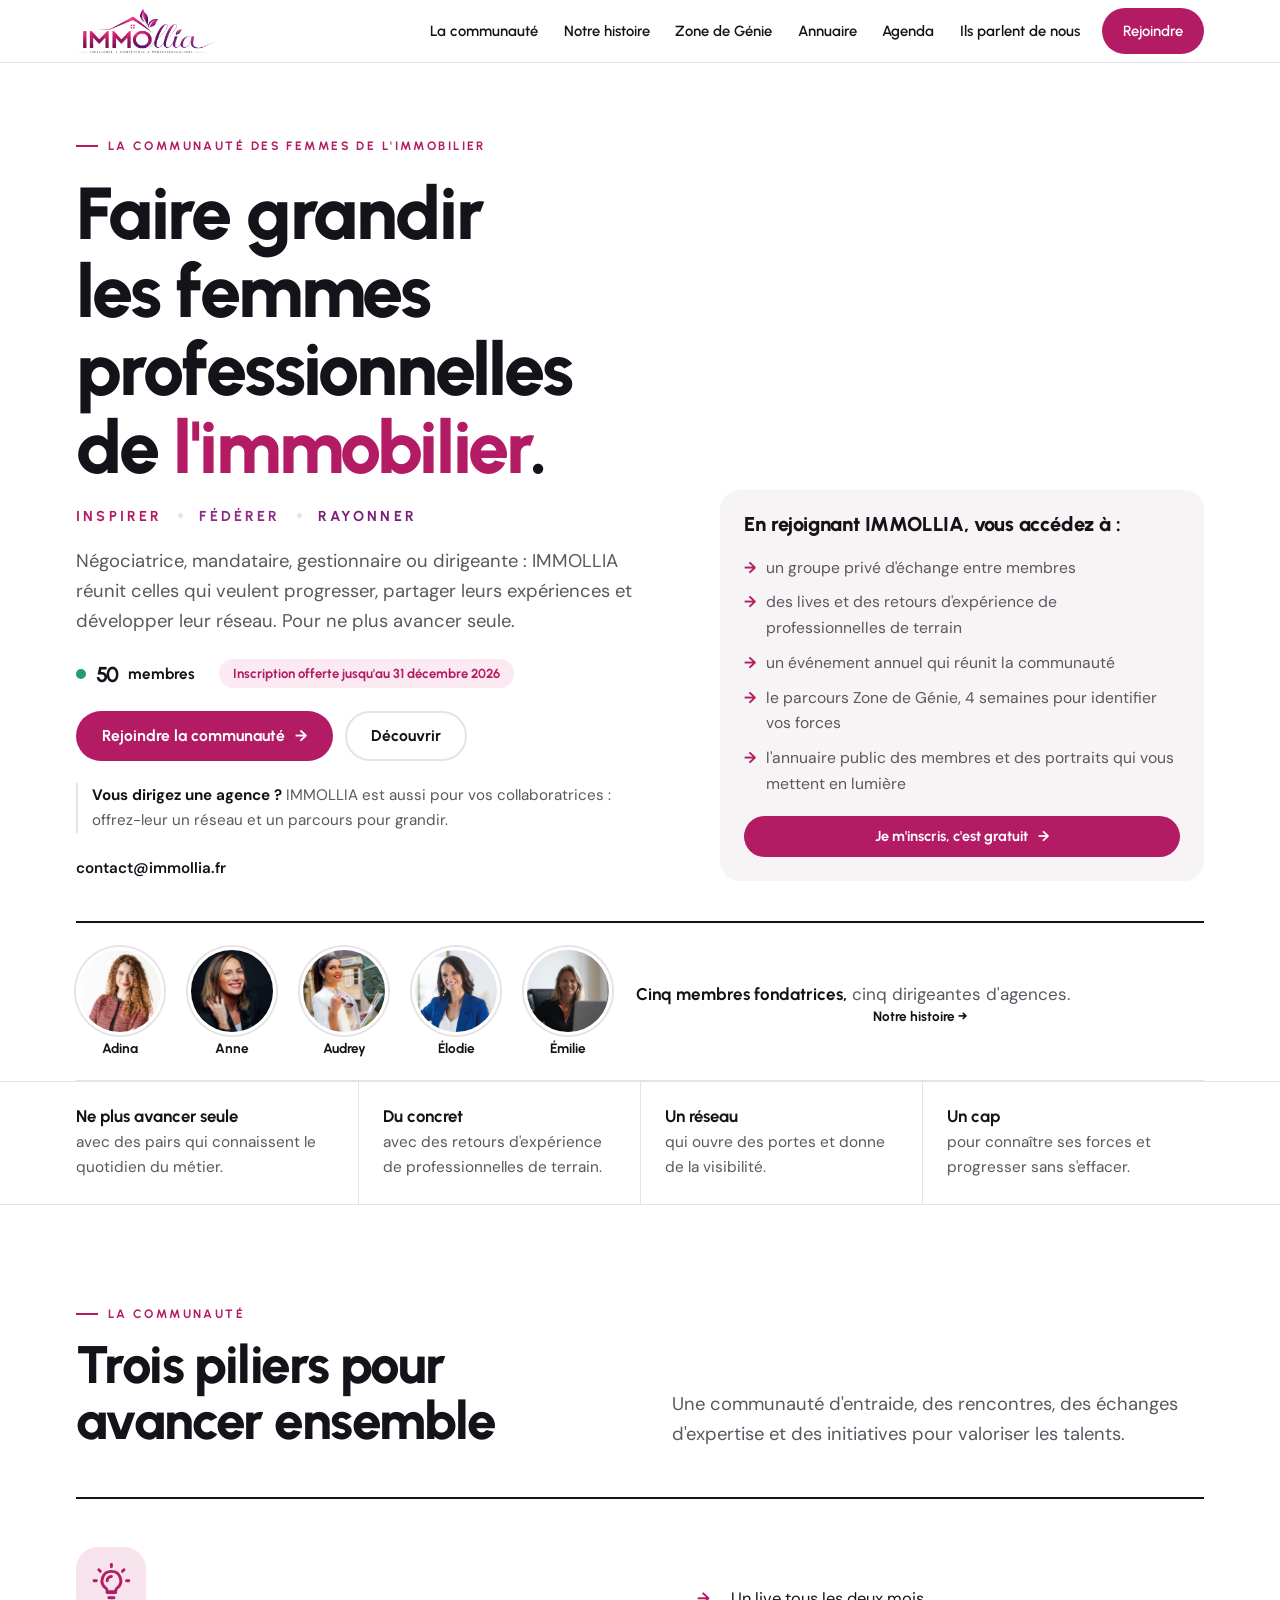
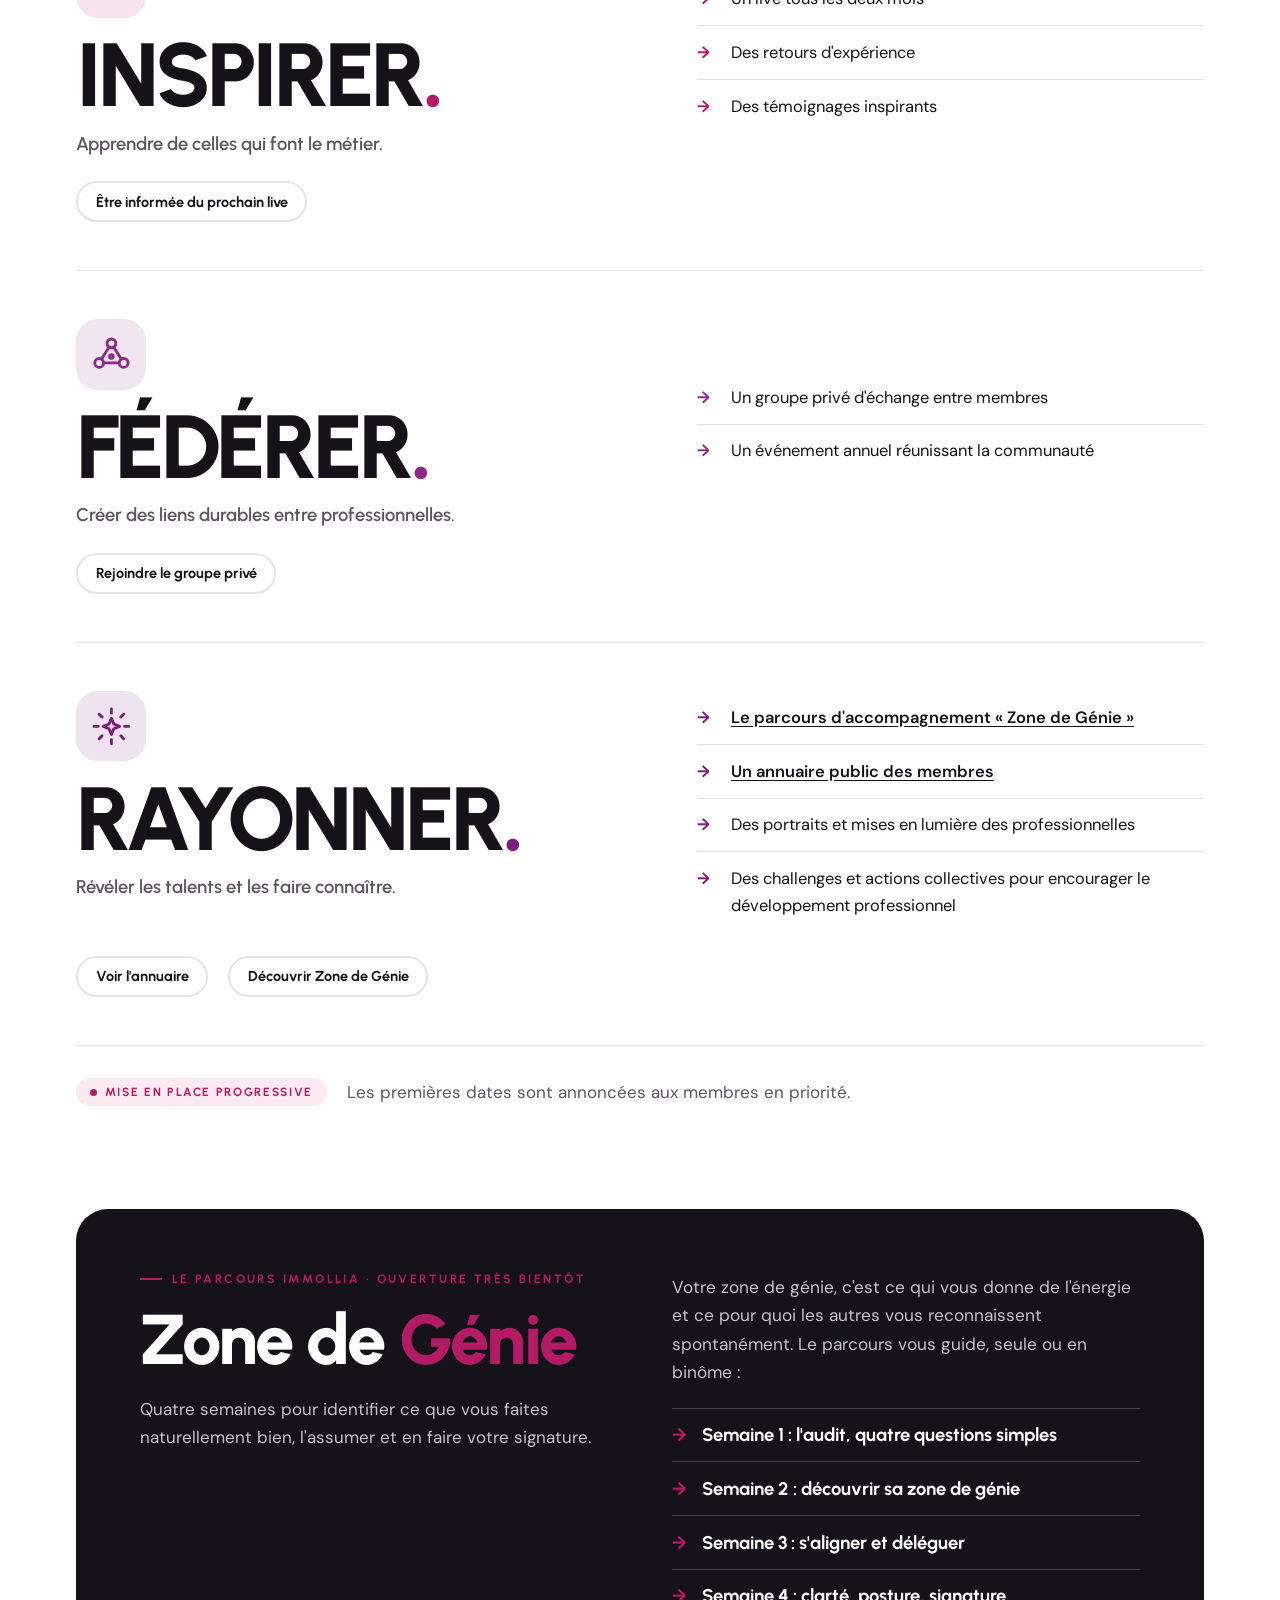
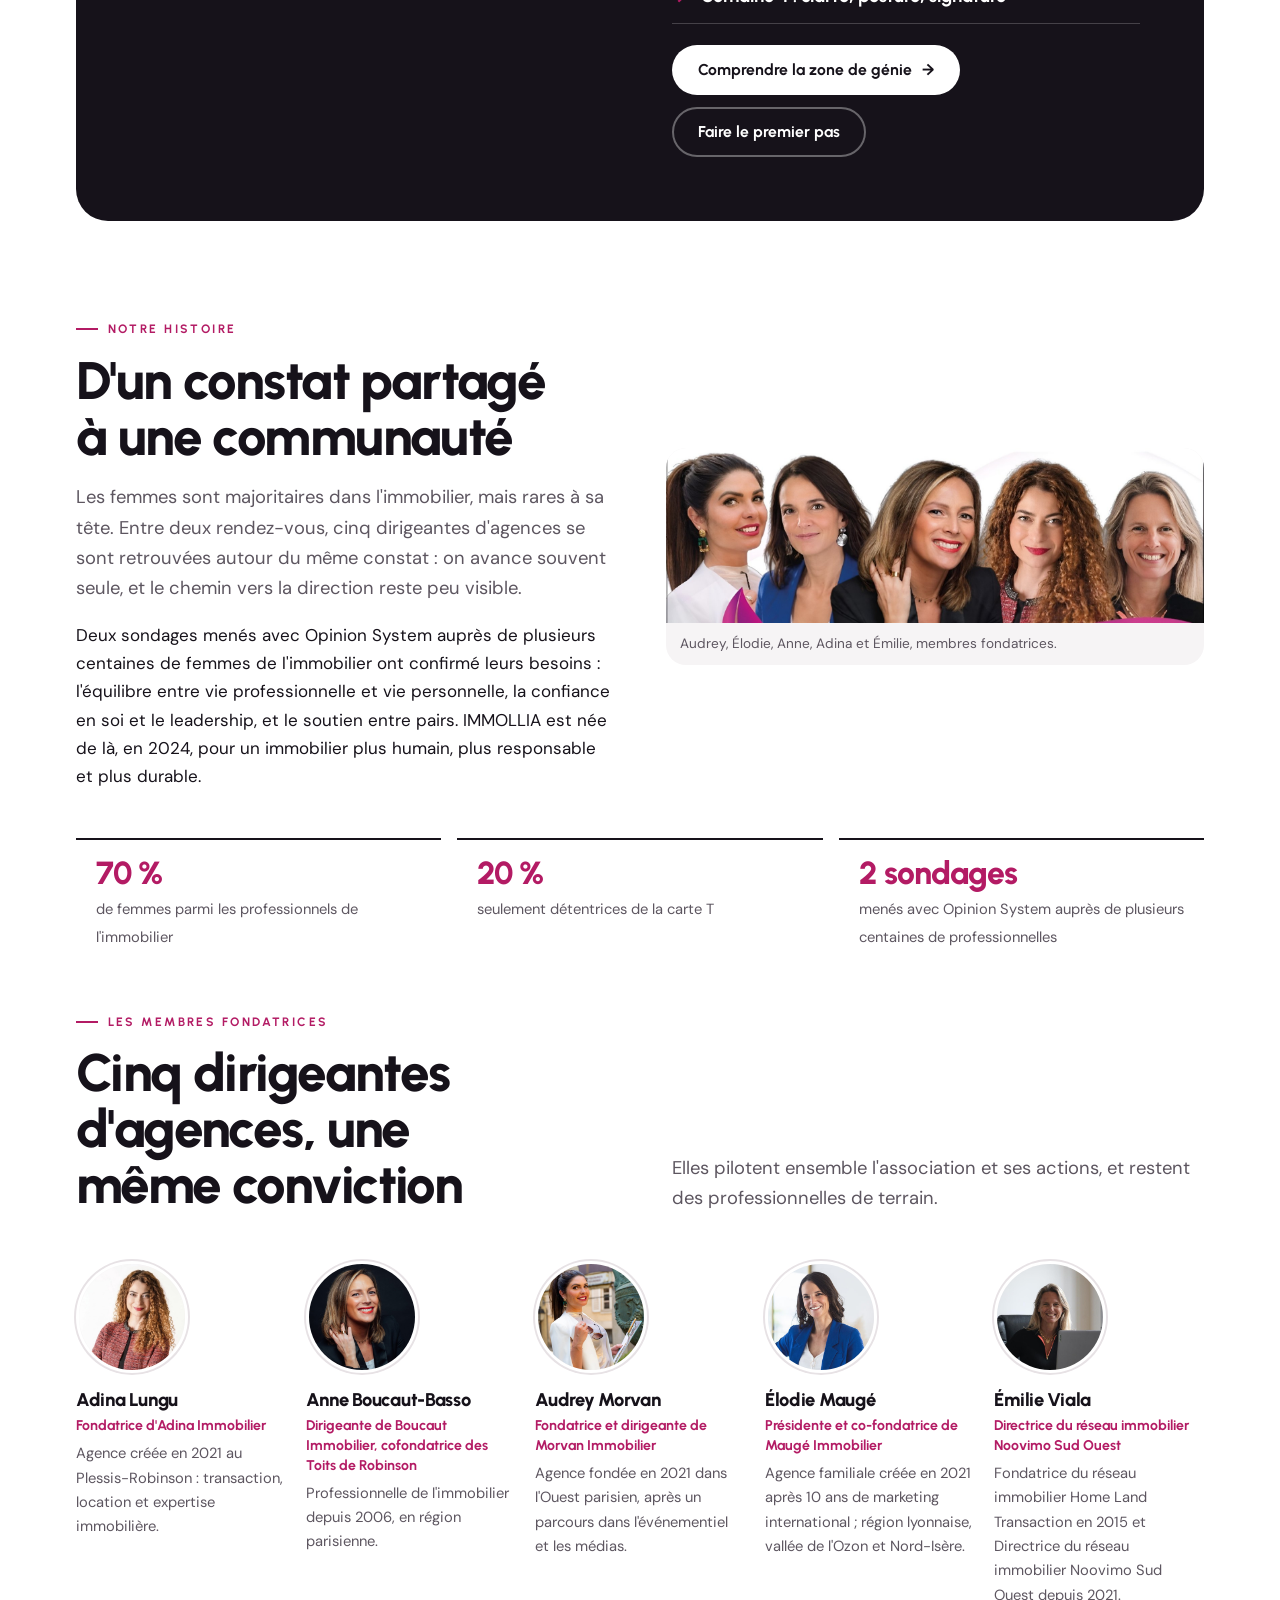
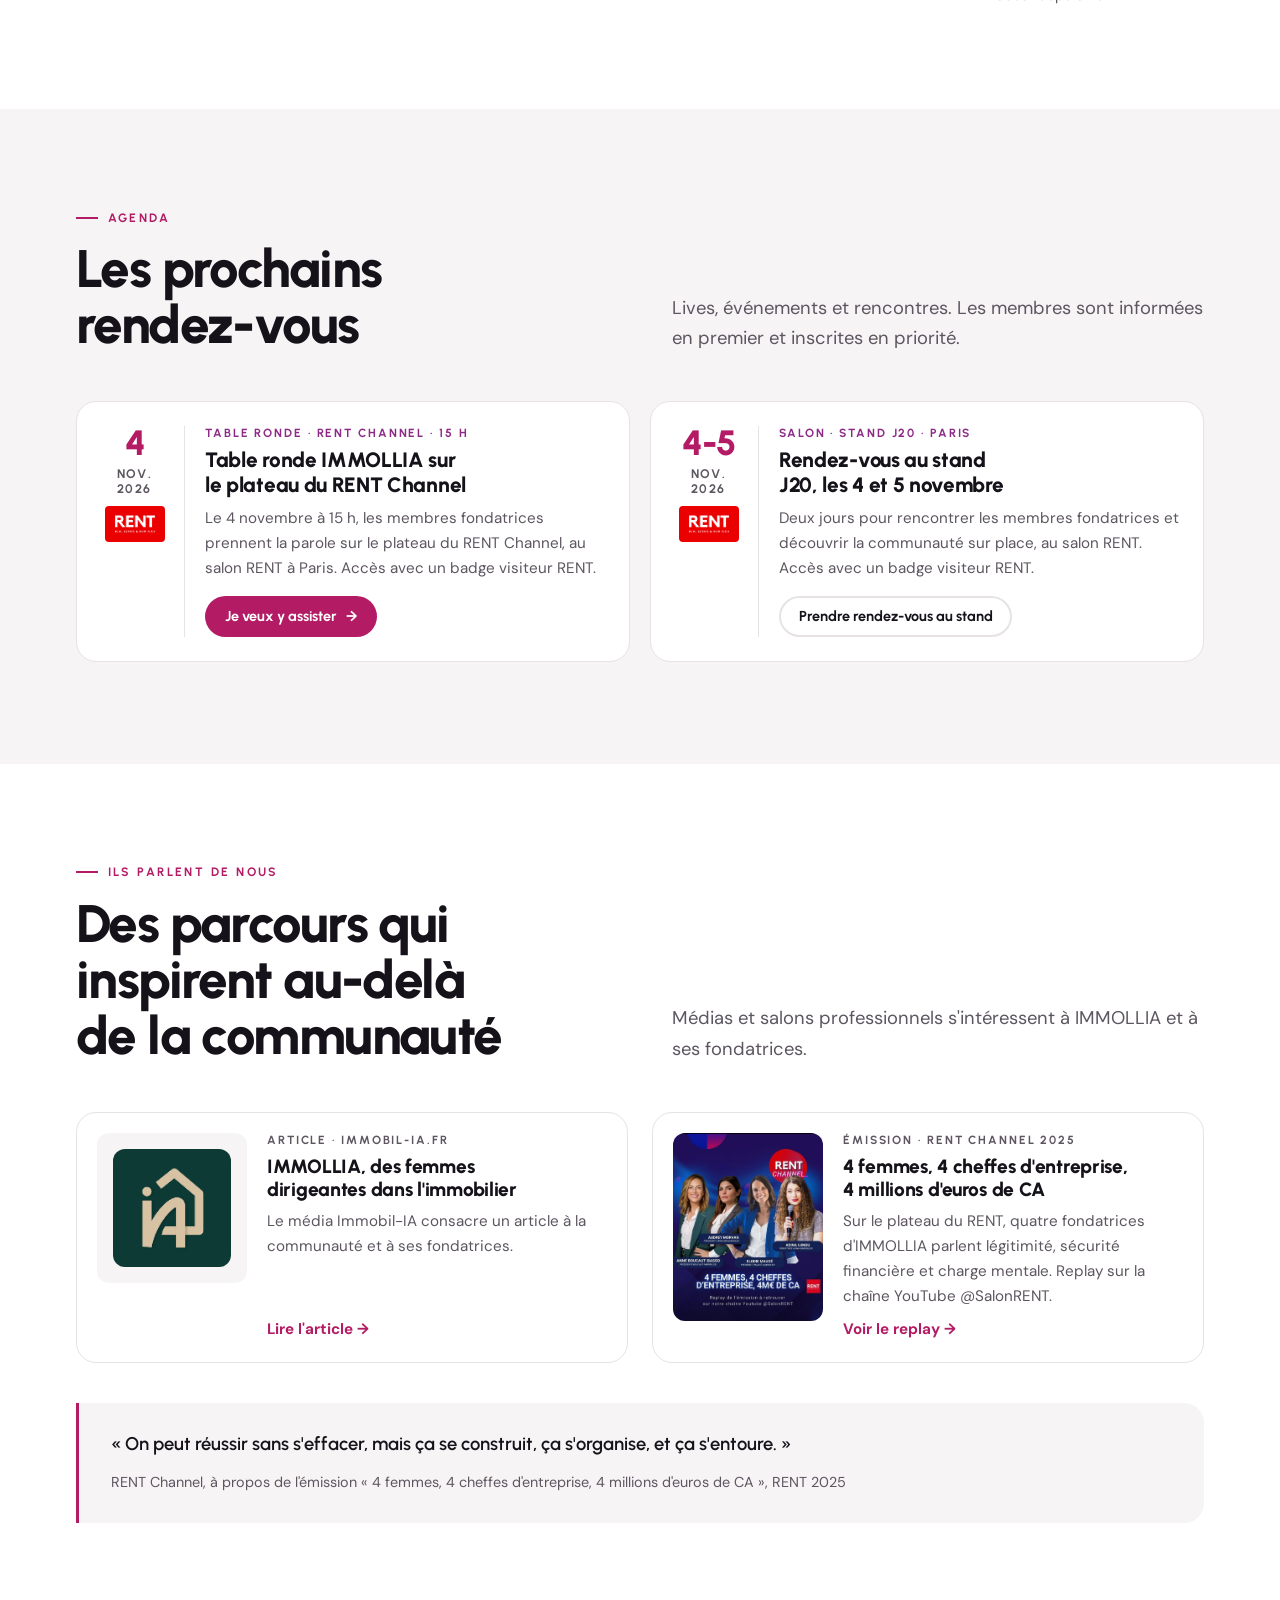
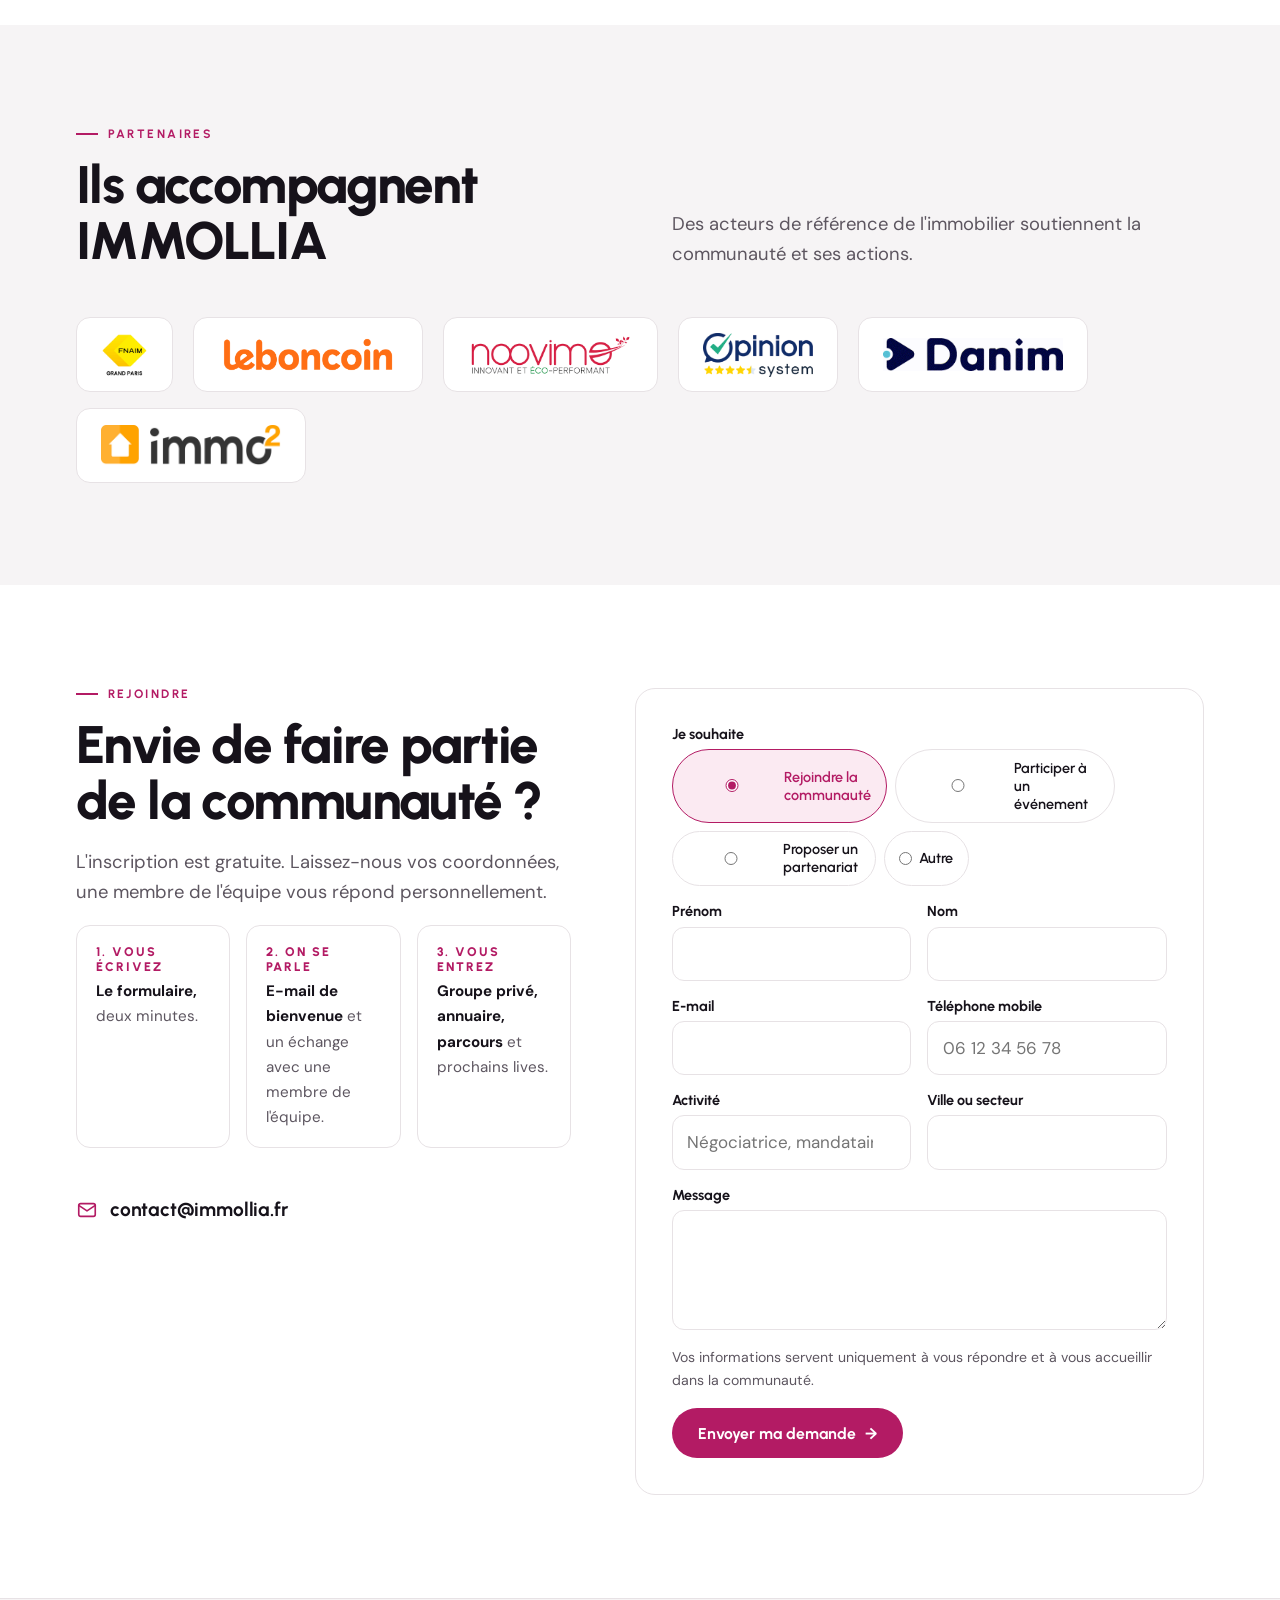
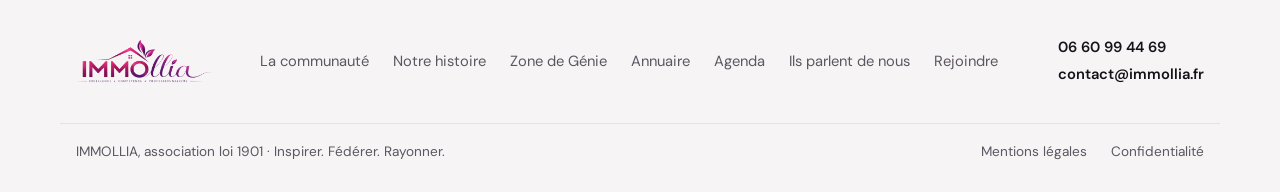
==== index.html @ 33d71124 "Accueil : formulaire branché (Rejoindre = inscription + WhatsApp, autres motifs = contact.php) ; com" ====
<!doctype html>
<html lang="fr">
<head>
<meta charset="utf-8">
<meta name="viewport" content="width=device-width, initial-scale=1, viewport-fit=cover">
<link rel="icon" href="/favicon.ico" sizes="any">
<link rel="icon" type="image/png" sizes="32x32" href="/favicon-32.png">
<link rel="apple-touch-icon" href="/apple-touch-icon.png">
<title>IMMOLLIA</title>
<meta name="description" content="IMMOLLIA, la communauté qui fait grandir les femmes professionnelles de l'immobilier. Inspirer, fédérer, rayonner.">
<link rel="preconnect" href="https://fonts.googleapis.com">
<link rel="preconnect" href="https://fonts.gstatic.com" crossorigin>
<link rel="stylesheet" href="https://fonts.googleapis.com/css2?family=Urbanist:wght@500;600;700;800&family=DM+Sans:opsz,wght@9..40,400;9..40,500;9..40,700&display=swap">
<link rel="stylesheet" href="assets/site.css">
</head>
<body>


<header class="site-header">
  <div class="wrap">
    <a href="#accueil" class="brand" aria-label="IMMOLLIA, accueil">
      <img src="assets/logo-immollia.png" alt="IMMOLLIA" width="142" height="46">
    </a>
    <button type="button" class="menu-btn" id="menu-btn" aria-expanded="false" aria-controls="nav">Menu</button>
    <nav class="nav" id="nav" aria-label="Navigation principale">
      <a href="#piliers">La communauté</a>
      <a href="#histoire">Notre histoire</a>
      <a href="zone-de-genie.html">Zone de Génie</a>
      <a href="annuaire.html">Annuaire</a>
      <a href="#agenda">Agenda</a>
      <a href="#presse">Ils parlent de nous</a>
      <a href="#rejoindre" class="btn btn--primary">Rejoindre</a>
    </nav>
  </div>
</header>

<main>
  <section class="hero" id="accueil">
    <div class="wrap">
      <div class="hero-top">
        <div class="hero-text">
          <span class="label">La communauté des femmes de l'immobilier</span>
          <h1>Faire grandir les femmes professionnelles de <em>l'immobilier</em>.</h1>
          <p class="motto" aria-label="Inspirer. Fédérer. Rayonner."><span>Inspirer</span><i></i><span>Fédérer</span><i></i><span>Rayonner</span></p>
          <p class="lead">Négociatrice, mandataire, gestionnaire ou dirigeante : IMMOLLIA réunit celles qui veulent progresser, partager leurs expériences et développer leur réseau. Pour ne plus avancer seule.</p>
          <div class="hero-meta">
            <span class="live"><i aria-hidden="true"></i><b data-membres>50</b> membres</span>
            <span class="offer">Inscription offerte jusqu'au 31 décembre 2026</span>
          </div>
          <div class="btn-row">
            <a href="#rejoindre" class="btn btn--primary" data-intent="Je souhaite rejoindre la communauté IMMOLLIA." data-motif="rejoindre">Rejoindre la communauté <span class="arrow" aria-hidden="true">→</span></a>
            <a href="#piliers" class="btn btn--ghost">Découvrir</a>
          </div>
          <p class="for-managers"><strong>Vous dirigez une agence ?</strong> IMMOLLIA est aussi pour vos collaboratrices : offrez-leur un réseau et un parcours pour grandir.</p>
          <p class="hero-contact">
            <a href="mailto:contact@immollia.fr">contact@immollia.fr</a>
          </p>
        </div>
        <aside class="hero-aside" aria-labelledby="promise-title">
          <h2 id="promise-title">En rejoignant IMMOLLIA, vous accédez à :</h2>
          <ul>
            <li>un groupe privé d'échange entre membres</li>
            <li>des lives et des retours d'expérience de professionnelles de terrain</li>
            <li>un événement annuel qui réunit la communauté</li>
            <li>le parcours Zone de Génie, 4 semaines pour identifier vos forces</li>
            <li>l'annuaire public des membres et des portraits qui vous mettent en lumière</li>
          </ul>
          <a href="#rejoindre" class="btn btn--primary btn--sm" data-intent="Je souhaite rejoindre la communauté IMMOLLIA." data-motif="rejoindre">Je m'inscris, c'est gratuit <span class="arrow" aria-hidden="true">→</span></a>
        </aside>
      </div>
      <div class="team-strip">
        <a href="#fondatrices"><img src="assets/portraits/portrait-1.jpg" alt="Adina Lungu" width="88" height="88"><span>Adina</span></a>
        <a href="#fondatrices"><img src="assets/portraits/portrait-2.jpg" alt="Anne Boucaut-Basso" width="88" height="88"><span>Anne</span></a>
        <a href="#fondatrices"><img src="assets/portraits/portrait-5.jpg" alt="Audrey Morvan" width="88" height="88"><span>Audrey</span></a>
        <a href="#fondatrices"><img src="assets/portraits/portrait-3.jpg" alt="Élodie Maugé" width="88" height="88"><span>Élodie</span></a>
        <a href="#fondatrices"><img src="assets/portraits/portrait-4.jpg" alt="Émilie Viala" width="88" height="88"><span>Émilie</span></a>
        <p><strong>Cinq membres fondatrices,</strong> cinq dirigeantes d'agences. <a href="#histoire">Notre histoire →</a></p>
      </div>
    </div>
  </section>

  <section class="seek" aria-label="Ce que nos membres viennent chercher">
    <div class="wrap">
      <p><strong>Ne plus avancer seule</strong>avec des pairs qui connaissent le quotidien du métier.</p>
      <p><strong>Du concret</strong>avec des retours d'expérience de professionnelles de terrain.</p>
      <p><strong>Un réseau</strong>qui ouvre des portes et donne de la visibilité.</p>
      <p><strong>Un cap</strong>pour connaître ses forces et progresser sans s'effacer.</p>
    </div>
  </section>

  <section class="section" id="piliers" aria-labelledby="piliers-title">
    <div class="wrap">
      <div class="head">
        <div class="stack">
          <span class="label">La communauté</span>
          <h2 id="piliers-title">Trois piliers pour avancer ensemble</h2>
        </div>
        <p class="lead">Une communauté d'entraide, des rencontres, des échanges d'expertise et des initiatives pour valoriser les talents.</p>
      </div>
      <div class="pillars">
        <article class="pillar pillar--1" id="pilier-inspirer">
          <div class="pillar-name">
            <span class="pillar-icon" aria-hidden="true"><svg viewBox="0 0 24 24"><path d="M9.5 18h5"/><path d="M10.5 21h3"/><path d="M12 5.5a5.5 5.5 0 0 0-3.3 9.9c.5.4.8 1 .8 1.6v.5h5v-.5c0-.6.3-1.2.8-1.6A5.5 5.5 0 0 0 12 5.5Z"/><path d="M12 1.5v1.3"/><path d="M4.6 4.6l.9.9"/><path d="M19.4 4.6l-.9.9"/><path d="M1.8 11h1.3"/><path d="M20.9 11h1.3"/><path d="M12 8.5a2.5 2.5 0 0 0-2.5 2.5"/></svg></span>
            <h3>Inspirer</h3>
            <p class="intro">Apprendre de celles qui font le métier.</p>
          </div>
          <ul>
            <li>Un live tous les deux mois</li>
            <li>Des retours d'expérience</li>
            <li>Des témoignages inspirants</li>
          </ul>
          <div class="pillar-cta"><a href="#rejoindre" class="btn btn--ghost btn--sm" data-intent="Je souhaite être informée des prochains lives IMMOLLIA." data-motif="rejoindre">Être informée du prochain live</a></div>
        </article>
        <article class="pillar pillar--2" id="pilier-federer">
          <div class="pillar-name">
            <span class="pillar-icon" aria-hidden="true"><svg viewBox="0 0 24 24"><circle cx="12" cy="5.5" r="2.6"/><circle cx="4.8" cy="17" r="2.6"/><circle cx="19.2" cy="17" r="2.6"/><path d="M10.6 7.8 6.2 14.7"/><path d="M13.4 7.8l4.4 6.9"/><path d="M7.6 17h8.8"/><circle cx="12" cy="13.2" r="1.1"/></svg></span>
            <h3>Fédérer</h3>
            <p class="intro">Créer des liens durables entre professionnelles.</p>
          </div>
          <ul>
            <li>Un groupe privé d'échange entre membres</li>
            <li>Un événement annuel réunissant la communauté</li>
          </ul>
          <div class="pillar-cta"><a href="#rejoindre" class="btn btn--ghost btn--sm" data-intent="Je souhaite rejoindre le groupe privé IMMOLLIA." data-motif="rejoindre">Rejoindre le groupe privé</a></div>
        </article>
        <article class="pillar pillar--3" id="pilier-rayonner">
          <div class="pillar-name">
            <span class="pillar-icon" aria-hidden="true"><svg viewBox="0 0 24 24"><path d="M12 7.2l1.4 3.4 3.4 1.4-3.4 1.4L12 16.8l-1.4-3.4L7.2 12l3.4-1.4z"/><path d="M12 1.8v2.4"/><path d="M12 19.8v2.4"/><path d="M1.8 12h2.4"/><path d="M19.8 12h2.4"/><path d="M4.8 4.8l1.7 1.7"/><path d="M17.5 17.5l1.7 1.7"/><path d="M4.8 19.2l1.7-1.7"/><path d="M17.5 6.5l1.7-1.7"/></svg></span>
            <h3>Rayonner</h3>
            <p class="intro">Révéler les talents et les faire connaître.</p>
          </div>
          <ul>
            <li><a href="zone-de-genie.html">Le parcours d'accompagnement « Zone de Génie »</a></li>
            <li><a href="annuaire.html">Un annuaire public des membres</a></li>
            <li>Des portraits et mises en lumière des professionnelles</li>
            <li>Des challenges et actions collectives pour encourager le développement professionnel</li>
          </ul>
          <div class="pillar-cta"><a href="annuaire.html" class="btn btn--ghost btn--sm">Voir l'annuaire</a><a href="zone-de-genie.html" class="btn btn--ghost btn--sm">Découvrir Zone de Génie</a></div>
        </article>
      </div>
      <div class="status">
        <span class="chip">Mise en place progressive</span>
        <p>Les premières dates sont annoncées aux membres en priorité.</p>
      </div>
    </div>
  </section>

  <section id="zone-de-genie" aria-labelledby="genie-title">
    <div class="wrap">
      <div class="genie">
        <div class="stack">
          <span class="label">Le parcours IMMOLLIA · ouverture très bientôt</span>
          <h2 id="genie-title">Zone de <span>Génie</span></h2>
          <p style="color:var(--dark-soft)">Quatre semaines pour identifier ce que vous faites naturellement bien, l'assumer et en faire votre signature.</p>
        </div>
        <div class="genie-body">
          <p>Votre zone de génie, c'est ce qui vous donne de l'énergie et ce pour quoi les autres vous reconnaissent spontanément. Le parcours vous guide, seule ou en binôme :</p>
          <ul class="genie-steps">
            <li>Semaine 1 : l'audit, quatre questions simples</li>
            <li>Semaine 2 : découvrir sa zone de génie</li>
            <li>Semaine 3 : s'aligner et déléguer</li>
            <li>Semaine 4 : clarté, posture, signature</li>
          </ul>
          <div class="btn-row">
            <a href="zone-de-genie.html" class="btn btn--on-dark">Comprendre la zone de génie <span class="arrow" aria-hidden="true">→</span></a>
            <a href="zone-de-genie.html#exercice" class="btn btn--ghost" style="color:var(--dark-ink);border-color:color-mix(in srgb,var(--dark-ink) 35%,transparent)">Faire le premier pas</a>
          </div>
        </div>
      </div>
    </div>
  </section>

  <section class="section" id="histoire" aria-labelledby="histoire-title">
    <div class="wrap">
      <div class="story-grid">
        <div class="stack">
          <span class="label">Notre histoire</span>
          <h2 id="histoire-title">D'un constat partagé à une communauté</h2>
          <p class="lead">Les femmes sont majoritaires dans l'immobilier, mais rares à sa tête. Entre deux rendez-vous, cinq dirigeantes d'agences se sont retrouvées autour du même constat : on avance souvent seule, et le chemin vers la direction reste peu visible.</p>
          <p>Deux sondages menés avec Opinion System auprès de plusieurs centaines de femmes de l'immobilier ont confirmé leurs besoins : l'équilibre entre vie professionnelle et vie personnelle, la confiance en soi et le leadership, et le soutien entre pairs. IMMOLLIA est née de là, en 2024, pour un immobilier plus humain, plus responsable et plus durable.</p>
        </div>
        <figure>
          <img src="assets/equipe.jpg" alt="Les cinq membres fondatrices d'IMMOLLIA" width="1600" height="534" loading="lazy">
          <figcaption>Audrey, Élodie, Anne, Adina et Émilie, membres fondatrices.</figcaption>
        </figure>
      </div>
      <div class="facts">
        <div class="fact"><strong>70 %</strong><span>de femmes parmi les professionnels de l'immobilier</span></div>
        <div class="fact"><strong>20 %</strong><span>seulement détentrices de la carte T</span></div>
        <div class="fact"><strong>2 sondages</strong><span>menés avec Opinion System auprès de plusieurs centaines de professionnelles</span></div>
      </div>

      <div class="head" id="fondatrices">
        <div class="stack">
          <span class="label">Les membres fondatrices</span>
          <h2>Cinq dirigeantes d'agences, une même conviction</h2>
        </div>
        <p class="lead">Elles pilotent ensemble l'association et ses actions, et restent des professionnelles de terrain.</p>
      </div>
      <div class="founders">
        <article class="founder">
          <img class="portrait" src="assets/portraits/portrait-1.jpg" alt="Adina Lungu" width="112" height="112" loading="lazy">
          <h3>Adina Lungu</h3>
          <p class="role">Fondatrice d'Adina Immobilier</p>
          <p class="bio">Agence créée en 2021 au Plessis-Robinson : transaction, location et expertise immobilière.</p>
        </article>
        <article class="founder">
          <img class="portrait" src="assets/portraits/portrait-2.jpg" alt="Anne Boucaut-Basso" width="112" height="112" loading="lazy">
          <h3>Anne Boucaut-Basso</h3>
          <p class="role">Dirigeante de Boucaut Immobilier, cofondatrice des Toits de Robinson</p>
          <p class="bio">Professionnelle de l'immobilier depuis 2006, en région parisienne.</p>
        </article>
        <article class="founder">
          <img class="portrait" src="assets/portraits/portrait-5.jpg" alt="Audrey Morvan" width="112" height="112" loading="lazy">
          <h3>Audrey Morvan</h3>
          <p class="role">Fondatrice et dirigeante de Morvan Immobilier</p>
          <p class="bio">Agence fondée en 2021 dans l'Ouest parisien, après un parcours dans l'événementiel et les médias.</p>
        </article>
        <article class="founder">
          <img class="portrait" src="assets/portraits/portrait-3.jpg" alt="Élodie Maugé" width="112" height="112" loading="lazy">
          <h3>Élodie Maugé</h3>
          <p class="role">Présidente et co-fondatrice de Maugé Immobilier</p>
          <p class="bio">Agence familiale créée en 2021 après 10 ans de marketing international ; région lyonnaise, vallée de l'Ozon et Nord-Isère.</p>
        </article>
        <article class="founder">
          <img class="portrait" src="assets/portraits/portrait-4.jpg" alt="Émilie Viala" width="112" height="112" loading="lazy">
          <h3>Émilie Viala</h3>
          <p class="role">Directrice du réseau immobilier Noovimo Sud Ouest</p>
          <p class="bio">Fondatrice du réseau immobilier Home Land Transaction en 2015 et Directrice du réseau immobilier Noovimo Sud Ouest depuis 2021.</p>
        </article>
      </div>
    </div>
  </section>

  <section class="section section--soft" id="agenda" aria-labelledby="agenda-title">
    <div class="wrap">
      <div class="head">
        <div class="stack">
          <span class="label">Agenda</span>
          <h2 id="agenda-title">Les prochains rendez-vous</h2>
        </div>
        <p class="lead">Lives, événements et rencontres. Les membres sont informées en premier et inscrites en priorité.</p>
      </div>
      <div class="events">
        <article class="event">
          <div class="date"><b>4</b><span>nov. 2026</span><img src="assets/logo-rent.png" alt="RENT, Real Estate &amp; New Tech" width="60" height="36" loading="lazy"></div>
          <div class="event-body">
            <span class="kind">Table ronde · RENT Channel · 15 h</span>
            <h3>Table ronde IMMOLLIA sur le plateau du RENT Channel</h3>
            <p>Le 4 novembre à 15 h, les membres fondatrices prennent la parole sur le plateau du RENT Channel, au salon RENT à Paris. Accès avec un badge visiteur RENT.</p>
            <a href="#rejoindre" class="btn btn--primary btn--sm" data-intent="Je souhaite assister à la table ronde IMMOLLIA sur le RENT Channel le 4 novembre à 15 h." data-motif="evenement">Je veux y assister <span class="arrow" aria-hidden="true">→</span></a>
          </div>
        </article>
        <article class="event">
          <div class="date"><b>4-5</b><span>nov. 2026</span><img src="assets/logo-rent.png" alt="RENT, Real Estate &amp; New Tech" width="60" height="36" loading="lazy"></div>
          <div class="event-body">
            <span class="kind">Salon · Stand J20 · Paris</span>
            <h3>Rendez-vous au stand J20, les 4 et 5 novembre</h3>
            <p>Deux jours pour rencontrer les membres fondatrices et découvrir la communauté sur place, au salon RENT. Accès avec un badge visiteur RENT.</p>
            <a href="#rejoindre" class="btn btn--ghost btn--sm" data-intent="Je souhaite rencontrer IMMOLLIA au stand J20 du RENT, le 4 ou le 5 novembre." data-motif="evenement">Prendre rendez-vous au stand</a>
          </div>
        </article>
      </div>
    </div>
  </section>

  <section class="section" id="presse" aria-labelledby="presse-title">
    <div class="wrap">
      <div class="head">
        <div class="stack">
          <span class="label">Ils parlent de nous</span>
          <h2 id="presse-title">Des parcours qui inspirent au-delà de la communauté</h2>
        </div>
        <p class="lead">Médias et salons professionnels s'intéressent à IMMOLLIA et à ses fondatrices.</p>
      </div>
      <div class="press">
        <a class="press-card" href="https://www.immobil-ia.fr/autres/immollia-femmes-dirigeantes-immobilier/" target="_blank" rel="noopener">
          <div class="press-thumb press-thumb--logo"><img src="assets/logo-immobil-ia.png" alt="Immobil-IA" width="554" height="554" loading="lazy"></div>
          <div class="press-body">
            <span class="source">Article · immobil-ia.fr</span>
            <h3>IMMOLLIA, des femmes dirigeantes dans l'immobilier</h3>
            <p>Le média Immobil-IA consacre un article à la communauté et à ses fondatrices.</p>
            <span class="more">Lire l'article →</span>
          </div>
        </a>
        <a class="press-card" href="https://lnkd.in/eSX6s4Zm" target="_blank" rel="noopener">
          <div class="press-thumb"><img src="assets/rent-2025.jpg" alt="Émission RENT Channel 2025 avec Anne Boucaut-Basso, Audrey Morvan, Élodie Maugé et Adina Lungu" width="715" height="900" loading="lazy"></div>
          <div class="press-body">
            <span class="source">Émission · RENT Channel 2025</span>
            <h3>4 femmes, 4 cheffes d'entreprise, 4 millions d'euros de CA</h3>
            <p>Sur le plateau du RENT, quatre fondatrices d'IMMOLLIA parlent légitimité, sécurité financière et charge mentale. Replay sur la chaîne YouTube @SalonRENT.</p>
            <span class="more">Voir le replay →</span>
          </div>
        </a>
      </div>
      <blockquote class="press-quote">
        <p>« On peut réussir sans s'effacer, mais ça se construit, ça s'organise, et ça s'entoure. »</p>
        <cite>RENT Channel, à propos de l'émission « 4 femmes, 4 cheffes d'entreprise, 4 millions d'euros de CA », RENT 2025</cite>
      </blockquote>
    </div>
  </section>

  <section class="section section--soft" id="partenaires" aria-labelledby="partenaires-title">
    <div class="wrap">
      <div class="head">
        <div class="stack">
          <span class="label">Partenaires</span>
          <h2 id="partenaires-title">Ils accompagnent IMMOLLIA</h2>
        </div>
        <p class="lead">Des acteurs de référence de l'immobilier soutiennent la communauté et ses actions.</p>
      </div>
      <div class="partners" aria-label="Partenaires">
        <span class="partner partner--logo"><img src="assets/logo-fnaim-grand-paris.png" alt="FNAIM Grand Paris" width="253" height="239" loading="lazy"></span>
        <span class="partner partner--logo"><img src="assets/logo-leboncoin.png" alt="leboncoin" width="315" height="75" loading="lazy"></span>
        <span class="partner partner--logo"><img src="assets/logo-noovimo.png" alt="Noovimo" width="490" height="130" loading="lazy"></span>
        <span class="partner partner--logo"><img src="assets/logo-opinion-system.png" alt="Opinion System" width="600" height="239" loading="lazy"></span>
        <span class="partner partner--logo"><img src="assets/logo-danim.png" alt="Danim" width="486" height="88" loading="lazy"></span>
        <span class="partner partner--logo"><img src="assets/logo-immo2.png" alt="immo²" width="390" height="88" loading="lazy"></span>
      </div>
    </div>
  </section>

  <section class="section contact" id="rejoindre" aria-labelledby="contact-title">
    <div class="wrap">
      <div class="stack">
        <span class="label">Rejoindre</span>
        <h2 id="contact-title">Envie de faire partie de la communauté ?</h2>
        <p class="lead">L'inscription est gratuite. Laissez-nous vos coordonnées, une membre de l'équipe vous répond personnellement.</p>
        <div class="how">
          <div><b>1. Vous écrivez</b><strong>Le formulaire,</strong> deux minutes.</div>
          <div><b>2. On se parle</b><strong>E-mail de bienvenue</strong> et un échange avec une membre de l'équipe.</div>
          <div><b>3. Vous entrez</b><strong>Groupe privé, annuaire, parcours</strong> et prochains lives.</div>
        </div>
        <div class="contact-direct">
          <a href="mailto:contact@immollia.fr"><svg viewBox="0 0 24 24" aria-hidden="true"><rect x="3" y="5" width="18" height="14" rx="2"/><path d="m3 7 9 6 9-6"/></svg><span>contact@immollia.fr</span></a>
        </div>
      </div>
      <form id="contact-form" novalidate>
        <div class="field">
          <span style="display:block;font:700 0.9rem var(--font-display)">Je souhaite</span>
          <div class="choices">
            <label><input type="radio" name="motif" value="rejoindre" checked> Rejoindre la communauté</label>
            <label><input type="radio" name="motif" value="evenement"> Participer à un événement</label>
            <label><input type="radio" name="motif" value="partenariat"> Proposer un partenariat</label>
            <label><input type="radio" name="motif" value="autre"> Autre</label>
          </div>
        </div>
        <div class="field-row">
          <div class="field">
            <label for="f-prenom">Prénom</label>
            <input id="f-prenom" name="prenom" type="text" autocomplete="given-name" required>
          </div>
          <div class="field">
            <label for="f-nom">Nom</label>
            <input id="f-nom" name="nom" type="text" autocomplete="family-name" required>
          </div>
        </div>
        <div class="field-row">
          <div class="field">
            <label for="f-email">E-mail</label>
            <input id="f-email" name="email" type="email" autocomplete="email" inputmode="email" required>
          </div>
          <div class="field">
            <label for="f-tel">Téléphone mobile</label>
            <input id="f-tel" name="tel" type="tel" autocomplete="tel" inputmode="tel" placeholder="06 12 34 56 78" required>
          </div>
        </div>
        <div class="field-row">
          <div class="field">
            <label for="f-activite">Activité</label>
            <input id="f-activite" name="activite" type="text" list="activites" placeholder="Négociatrice, mandataire, dirigeante…" required>
            <datalist id="activites">
              <option value="Dirigeante d'agence"></option>
              <option value="Négociatrice"></option>
              <option value="Mandataire immobilier"></option>
              <option value="Gestionnaire locative"></option>
              <option value="Syndic"></option>
              <option value="Dirigeant d'agence (pour mes collaboratrices)"></option>
              <option value="Autre métier de l'immobilier"></option>
            </datalist>
          </div>
          <div class="field">
            <label for="f-ville">Ville ou secteur</label>
            <input id="f-ville" name="ville" type="text" autocomplete="address-level2">
          </div>
        </div>
        <div class="field">
          <label for="f-message">Message</label>
          <textarea id="f-message" name="message"></textarea>
        </div>
        <div class="hp" aria-hidden="true" style="position:absolute;left:-9999px"><label for="f-site">Ne pas remplir</label><input id="f-site" name="site" type="text" tabindex="-1" autocomplete="off"></div>
        <p class="hint">Vos informations servent uniquement à vous répondre et à vous accueillir dans la communauté.</p>
        <div id="form-result" class="form-status" role="alert" hidden></div>
        <button type="submit" class="btn btn--primary">Envoyer ma demande <span class="arrow" aria-hidden="true">→</span></button>
      </form>
    </div>
  </section>
</main>

<footer>
  <div class="wrap footer-top">
    <img src="assets/logo-immollia.png" alt="IMMOLLIA" width="136" height="44">
    <nav aria-label="Liens de bas de page">
      <a href="#piliers">La communauté</a>
      <a href="#histoire">Notre histoire</a>
      <a href="zone-de-genie.html">Zone de Génie</a>
      <a href="annuaire.html">Annuaire</a>
      <a href="#agenda">Agenda</a>
      <a href="#presse">Ils parlent de nous</a>
      <a href="#rejoindre">Rejoindre</a>
    </nav>
    <div class="footer-contact">
      <a href="tel:+33660994469">06 60 99 44 69</a>
      <a href="mailto:contact@immollia.fr">contact@immollia.fr</a>
    </div>
  </div>
  <div class="wrap footer-bottom">
    <span>IMMOLLIA, association loi 1901 · Inspirer. Fédérer. Rayonner.</span>
    <nav aria-label="Informations légales">
      <a href="#" title="À compléter avant la mise en ligne">Mentions légales</a>
      <a href="#" title="À compléter avant la mise en ligne">Confidentialité</a>
    </nav>
  </div>
</footer>

<script src="assets/site.js"></script>
</body>
</html>
---- assets/site.css ----
/* IMMOLLIA, feuille de style commune à toutes les pages.
   Charte épurée : fond blanc, encre quasi noire, framboise du logo en accent, violet et prune en touches. */
:root {
  --bg: #ffffff;
  --soft: #f6f4f5;
  --line: #e7e2e5;
  --ink: #16121a;
  --ink-soft: #5d5660;
  --accent: #b31b64;
  --accent-ink: #ffffff;
  --accent-soft: #fbeaf2;
  --violet: #8d2a87;
  --prune: #7b1d79;
  --dark: #16121a;
  --dark-ink: #ffffff;
  --dark-soft: #c9c1cb;
  --note-bg: #fff6d6;
  --note-fg: #5a4400;
  --note-line: #e2c25a;
  --font-display: "Urbanist", "Segoe UI", system-ui, sans-serif;
  --font-body: "DM Sans", "Segoe UI", system-ui, -apple-system, sans-serif;
  --r: 20px;
  color-scheme: light;
}
@media (prefers-color-scheme: dark) {
  :root:not([data-theme="light"]) {
    --bg: #121014; --soft: #1b181d; --line: #2e2a31; --ink: #f4f1f5; --ink-soft: #bdb4bf;
    --accent: #f06aa8; --accent-ink: #1a0d14; --accent-soft: #2a1520;
    --violet: #d58fd0; --prune: #c98ad6;
    --dark: #1d1a20; --dark-ink: #ffffff; --dark-soft: #c9c1cb;
    --note-bg: #3a3112; --note-fg: #f5df9a; --note-line: #8a7425;
    color-scheme: dark;
  }
}
:root[data-theme="dark"] {
  --bg: #121014; --soft: #1b181d; --line: #2e2a31; --ink: #f4f1f5; --ink-soft: #bdb4bf;
  --accent: #f06aa8; --accent-ink: #1a0d14; --accent-soft: #2a1520;
  --violet: #d58fd0; --prune: #c98ad6;
  --dark: #1d1a20; --dark-ink: #ffffff; --dark-soft: #c9c1cb;
  --note-bg: #3a3112; --note-fg: #f5df9a; --note-line: #8a7425;
  color-scheme: dark;
}

/* Base (les pages secondaires n'ont pas le squelette de la page d'accueil) */
* { box-sizing: border-box; }
html { scroll-behavior: smooth; }
@media (prefers-reduced-motion: reduce) { html { scroll-behavior: auto; } * { transition: none !important; animation: none !important; } }
body { margin: 0; background: var(--bg); color: var(--ink); font-family: var(--font-body); font-size: 1.0625rem; line-height: 1.65; }
img { max-width: 100%; }
[hidden] { display: none !important; }
a { color: var(--accent); text-underline-offset: 3px; }
:focus-visible { outline: 3px solid var(--accent); outline-offset: 3px; border-radius: 6px; }
h1, h2, h3, h4 { font-family: var(--font-display); font-weight: 800; line-height: 1.06; letter-spacing: -0.03em; text-wrap: balance; margin: 0; }
h1 { font-size: clamp(2.5rem, 1.4rem + 4.4vw, 4.6rem); }
h2 { font-size: clamp(2rem, 1.4rem + 2.6vw, 3.3rem); }
h3 { font-size: 1.3rem; letter-spacing: -0.015em; line-height: 1.2; }
h4 { font-size: 1.05rem; letter-spacing: -0.01em; line-height: 1.3; }
p { margin: 0; }
.wrap {
  max-width: 1160px; margin-inline: auto;
  padding-left: max(16px, env(safe-area-inset-left, 0px));
  padding-right: max(16px, env(safe-area-inset-right, 0px));
}
.wrap--narrow { max-width: 760px; }
section { scroll-margin-top: 80px; }
.section { padding-block: clamp(4rem, 8vw, 6.5rem); }
.section--soft { background: var(--soft); }
.label { font: 700 0.76rem/1 var(--font-display); letter-spacing: 0.2em; text-transform: uppercase; color: var(--accent); display: inline-flex; align-items: center; gap: 0.6rem; }
.label::before { content: ""; width: 22px; height: 2px; background: currentColor; }
.lead { font-size: 1.15rem; color: var(--ink-soft); max-width: 58ch; }
.stack { display: flex; flex-direction: column; gap: 1.1rem; }
.head { display: grid; grid-template-columns: 1fr 1fr; gap: 1.5rem 4rem; align-items: end; margin-bottom: 3rem; }
.head > * { min-width: 0; }
@media (max-width: 880px) { .head { grid-template-columns: 1fr; } }

/* Boutons */
.btn {
  display: inline-flex; align-items: center; justify-content: center; gap: 0.6rem;
  font: 700 0.98rem/1 var(--font-display); padding: 0.95rem 1.5rem; border-radius: 999px;
  text-decoration: none; border: 2px solid transparent; cursor: pointer;
  transition: background .15s, color .15s, border-color .15s;
}
.btn .arrow { transition: transform .15s ease; }
.btn:hover .arrow { transform: translateX(4px); }
.btn--primary { background: var(--accent); color: var(--accent-ink); }
.btn--primary:hover { background: var(--ink); color: var(--bg); }
.btn--ghost { background: transparent; color: var(--ink); border-color: var(--line); }
.btn--ghost:hover { border-color: var(--ink); }
.btn--on-dark { background: var(--dark-ink); color: var(--dark); }
.btn--on-dark:hover { background: var(--accent); color: var(--accent-ink); }
.btn--sm { padding: 0.7rem 1.1rem; font-size: 0.9rem; }
.btn-row { display: flex; flex-wrap: wrap; gap: 0.75rem; align-items: center; }
.arrow { font-family: var(--font-body); }

/* Annotations de prévisualisation */
.pv { display: block; background: var(--note-bg); color: var(--note-fg); border: 1px dashed var(--note-line); border-radius: 10px; padding: 0.6rem 0.85rem; font-size: 0.85rem; line-height: 1.45; }
.pv b { font-weight: 700; }
body.notes-off .pv { display: none; }
.preview-bar { background: var(--note-bg); color: var(--note-fg); border-bottom: 1px solid var(--note-line); font-size: 0.875rem; }
.preview-bar .wrap { display: flex; flex-wrap: wrap; gap: 0.5rem 1rem; align-items: center; justify-content: space-between; padding-block: 0.5rem; }
.preview-bar button { font: 600 0.85rem var(--font-body); background: transparent; color: var(--note-fg); border: 1px solid var(--note-line); border-radius: 999px; padding: 0.3rem 0.8rem; cursor: pointer; }

/* En-tête */
.site-header {
  position: sticky; top: env(safe-area-inset-top, 0px); z-index: 20;
  background: color-mix(in srgb, var(--bg) 90%, transparent);
  backdrop-filter: blur(12px); -webkit-backdrop-filter: blur(12px);
  border-bottom: 1px solid var(--line);
}
.site-header .wrap { position: relative; display: flex; align-items: center; justify-content: space-between; gap: 1rem; padding-block: 0.5rem; }
.brand img { display: block; height: 46px; width: auto; }
.nav { display: flex; align-items: center; gap: 0.1rem; }
.nav a { color: var(--ink); text-decoration: none; font: 600 0.92rem var(--font-display); padding: 0.55rem 0.75rem; border-radius: 999px; white-space: nowrap; }
.nav a:hover, .nav a[aria-current="page"] { color: var(--accent); }
.nav .btn { margin-left: 0.5rem; padding: 0.75rem 1.2rem; color: var(--accent-ink); }
.nav .btn:hover { color: var(--bg); }
.menu-btn { display: none; font: 700 0.92rem var(--font-display); background: transparent; color: var(--ink); border: 1px solid var(--line); border-radius: 999px; padding: 0.6rem 1.1rem; cursor: pointer; }
@media (max-width: 960px) {
  .menu-btn { display: inline-flex; }
  .nav { display: none; position: absolute; left: 0; right: 0; top: 100%; flex-direction: column; align-items: stretch; gap: 0;
    background: var(--bg); border-bottom: 1px solid var(--line);
    padding: 0.5rem max(16px, env(safe-area-inset-right, 0px)) 1.25rem max(16px, env(safe-area-inset-left, 0px)); }
  .nav.open { display: flex; }
  .nav a { padding: 0.9rem 0; border-radius: 0; border-bottom: 1px solid var(--line); white-space: normal; }
  .nav .btn { margin: 1rem 0 0; border-radius: 999px; border-bottom: 0; }
}

/* Ouverture */
.hero .wrap { display: flex; flex-direction: column; gap: 2.5rem; padding-block: clamp(3rem, 6vw, 5rem) 0; }
.hero-top { display: grid; grid-template-columns: 1.2fr 1fr; gap: clamp(2rem, 5vw, 5rem); align-items: end; }
.hero-top > * { min-width: 0; }
.hero-text { display: flex; flex-direction: column; gap: 1.4rem; }
.hero h1 em { font-style: normal; color: var(--accent); }
.motto { display: flex; flex-wrap: wrap; align-items: center; gap: 0.4rem 1rem; font: 700 0.9rem/1 var(--font-display); letter-spacing: 0.22em; text-transform: uppercase; }
.motto span:nth-child(1) { color: var(--accent); } .motto span:nth-child(3) { color: var(--violet); } .motto span:nth-child(5) { color: var(--prune); }
.motto i { width: 5px; height: 5px; border-radius: 50%; background: var(--line); }
.hero-aside { display: flex; flex-direction: column; gap: 1.2rem; padding: 1.5rem; border-radius: var(--r); background: var(--soft); }
.hero-aside h2 { font-size: 1.25rem; letter-spacing: -0.01em; }
.hero-aside ul { margin: 0; padding: 0; list-style: none; display: flex; flex-direction: column; gap: 0.55rem; color: var(--ink-soft); font-size: 0.98rem; }
.hero-aside li { display: flex; gap: 0.6rem; }
.hero-aside li::before { content: "→"; color: var(--accent); font-weight: 700; }
.hero-contact { display: flex; flex-wrap: wrap; gap: 0.4rem 1.25rem; font-size: 0.95rem; color: var(--ink-soft); }
.hero-contact a { color: var(--ink); font-weight: 600; text-decoration: none; }
.hero-contact a:hover { color: var(--accent); }
.team-strip { display: flex; flex-wrap: wrap; align-items: center; gap: 1rem 1.5rem; padding: 1.5rem 0; border-top: 2px solid var(--ink); border-bottom: 1px solid var(--line); }
.team-strip a { display: flex; flex-direction: column; align-items: center; gap: 0.35rem; text-decoration: none; color: var(--ink); font: 700 0.85rem var(--font-display); }
.team-strip img { width: 88px; height: 88px; border-radius: 50%; object-fit: cover; object-position: top; display: block; border: 3px solid var(--bg); box-shadow: 0 0 0 2px var(--line); transition: box-shadow .2s ease; }
.team-strip a:hover img { box-shadow: 0 0 0 2px var(--accent); }
.team-strip p { flex: 1 1 260px; color: var(--ink-soft); min-width: 0; }
.team-strip p strong { color: var(--ink); font-family: var(--font-display); }
.team-strip .pv { flex-basis: 100%; }
.team-photo { border-radius: var(--r) var(--r) 0 0; overflow: hidden; background: var(--soft); }
.team-photo img { display: block; width: 100%; height: auto; }
.team-caption { display: flex; flex-wrap: wrap; justify-content: space-between; gap: 0.5rem 1.5rem; padding: 0.9rem 0; border-top: 2px solid var(--ink); font-size: 0.92rem; color: var(--ink-soft); }
.team-caption strong { color: var(--ink); font-family: var(--font-display); }
@media (max-width: 880px) { .hero-top { grid-template-columns: 1fr; align-items: start; } }

/* Bandeau « ce que les membres viennent chercher » */
.seek { border-block: 1px solid var(--line); }
.seek .wrap { display: grid; grid-template-columns: repeat(4, 1fr); }
.seek p { padding: 1.5rem 1.5rem 1.5rem 0; font-size: 0.96rem; color: var(--ink-soft); min-width: 0; }
.seek p + p { padding-left: 1.5rem; border-left: 1px solid var(--line); }
.seek strong { display: block; color: var(--ink); font: 700 1.05rem var(--font-display); margin-bottom: 0.2rem; }
@media (max-width: 900px) { .seek .wrap { grid-template-columns: 1fr 1fr; } .seek p:nth-child(3) { border-left: 0; padding-left: 0; } .seek p:nth-child(n+3) { border-top: 1px solid var(--line); } }
@media (max-width: 480px) { .seek .wrap { grid-template-columns: 1fr; } .seek p, .seek p + p { padding: 1.1rem 0; border-left: 0; } .seek p + p { border-top: 1px solid var(--line); } }

/* Piliers */
.pillars { border-top: 2px solid var(--ink); }
.pillar { display: grid; grid-template-columns: 1.1fr 1fr; gap: 1.5rem 4rem; padding-block: clamp(1.75rem, 4vw, 3rem); border-bottom: 1px solid var(--line); scroll-margin-top: 90px; }
.pillar > * { min-width: 0; }
.pillar-name { display: flex; flex-direction: column; gap: 0.9rem; }
.pillar h3 { font-size: clamp(2.6rem, 1.6rem + 5vw, 5.6rem); font-weight: 800; letter-spacing: -0.045em; line-height: 0.95; text-transform: uppercase; transition: color .2s ease; }
.pillar h3::after { content: "."; color: var(--pc); }
.pillar:hover h3 { color: var(--pc); }
.pillar .intro { font: 600 1.15rem/1.4 var(--font-display); color: var(--ink-soft); }
.pillar--1 { --pc: var(--accent); } .pillar--2 { --pc: var(--violet); } .pillar--3 { --pc: var(--prune); }
.pillar-icon { width: clamp(64px, 5.5vw, 80px); height: clamp(64px, 5.5vw, 80px); border-radius: 22px; display: grid; place-items: center; color: var(--pc); background: color-mix(in srgb, var(--pc) 12%, transparent); transition: background .25s ease, color .25s ease, transform .25s ease; }
.pillar-icon svg { width: 58%; height: 58%; fill: none; stroke: currentColor; stroke-width: 1.7; stroke-linecap: round; stroke-linejoin: round; }
.pillar:hover .pillar-icon { background: var(--pc); color: var(--bg); transform: rotate(-6deg) scale(1.05); }
.pillar ul { margin: 0; padding: 0; list-style: none; align-self: center; display: flex; flex-direction: column; }
.pillar li { display: grid; grid-template-columns: 1.5rem 1fr; gap: 0.6rem; padding: 0.8rem 0; border-bottom: 1px solid var(--line); font-size: 1.03rem; }
.pillar li:last-child { border-bottom: 0; }
.pillar li::before { content: "→"; color: var(--pc); font-weight: 700; }
.pillar li a { color: var(--ink); font-weight: 600; }
.pillar-cta { grid-column: 1 / -1; display: flex; flex-wrap: wrap; gap: 0.75rem 1.25rem; align-items: center; }
.chip { display: inline-flex; align-items: center; gap: 0.5rem; font: 700 0.74rem var(--font-display); letter-spacing: 0.14em; text-transform: uppercase; color: var(--accent); background: var(--accent-soft); padding: 0.45rem 0.85rem; border-radius: 999px; }
.chip::before { content: ""; width: 7px; height: 7px; border-radius: 50%; background: var(--accent); }
.status { margin-top: 2rem; display: flex; flex-wrap: wrap; gap: 0.75rem 1.25rem; align-items: center; }
.status p { color: var(--ink-soft); }
@media (max-width: 880px) { .pillar { grid-template-columns: 1fr; } }

/* Bandes d'appel à l'action */
.cta-band { background: var(--dark); color: var(--dark-ink); border-radius: clamp(20px, 3vw, 28px); padding: clamp(1.75rem, 4vw, 3rem); display: grid; grid-template-columns: 1.3fr auto; gap: 1.5rem 3rem; align-items: center; }
.cta-band > * { min-width: 0; }
.cta-band h2 { font-size: clamp(1.6rem, 1.2rem + 1.6vw, 2.3rem); }
.cta-band p { color: var(--dark-soft); margin-top: 0.5rem; }
.cta-band .btn-row { justify-content: flex-end; }
@media (max-width: 760px) { .cta-band { grid-template-columns: 1fr; } .cta-band .btn-row { justify-content: flex-start; } }

/* Zone de Génie (accueil) */
.genie { background: var(--dark); color: var(--dark-ink); border-radius: clamp(20px, 3vw, 32px); padding: clamp(2rem, 5vw, 4.5rem); display: grid; grid-template-columns: 1fr 1fr; gap: clamp(2rem, 5vw, 5rem); align-items: start; }
.genie > * { min-width: 0; }
.genie .label { color: var(--accent); }
.genie h2 { font-size: clamp(2.5rem, 1.6rem + 3.8vw, 4.4rem); }
.genie h2 span { color: var(--accent); }
.genie-body { display: flex; flex-direction: column; gap: 1.3rem; }
.genie-body > p { color: var(--dark-soft); font-size: 1.08rem; }
.genie-steps { margin: 0; padding: 0; list-style: none; border-top: 1px solid color-mix(in srgb, var(--dark-ink) 20%, transparent); }
.genie-steps li { display: flex; align-items: baseline; gap: 1rem; padding: 0.9rem 0; border-bottom: 1px solid color-mix(in srgb, var(--dark-ink) 20%, transparent); font: 700 1.15rem var(--font-display); }
.genie-steps li::before { content: "→"; color: var(--accent); font-family: var(--font-body); }
@media (max-width: 880px) { .genie { grid-template-columns: 1fr; } }

/* Fondatrices : photos petites */
.founders { display: grid; grid-template-columns: repeat(5, 1fr); gap: 1.5rem 1.25rem; }
.founder { min-width: 0; display: flex; flex-direction: column; gap: 0.35rem; }
.founder .portrait { width: 112px; height: 112px; max-width: 100%; object-fit: cover; object-position: top; border-radius: 50%; display: block; margin-bottom: 0.6rem; background: var(--soft); border: 3px solid var(--bg); box-shadow: 0 0 0 2px var(--line); transition: box-shadow .2s ease; }
.founder:hover .portrait { box-shadow: 0 0 0 2px var(--accent); }
.founder h3 { font-size: 1.15rem; }
.founder .role { font: 700 0.88rem/1.4 var(--font-display); color: var(--accent); }
.founder .bio { color: var(--ink-soft); font-size: 0.92rem; }
@media (max-width: 1080px) { .founders { grid-template-columns: repeat(3, 1fr); } }
@media (max-width: 640px) { .founders { grid-template-columns: repeat(2, 1fr); } .founder .portrait { width: 96px; height: 96px; } }

/* Ils parlent de nous */
.press { display: grid; grid-template-columns: 1fr 1fr; gap: 1.5rem; }
.press-card { min-width: 0; display: grid; grid-template-columns: 150px 1fr; gap: 1.25rem; padding: 1.25rem; border: 1px solid var(--line); border-radius: var(--r); background: var(--bg); text-decoration: none; color: var(--ink); transition: border-color .2s ease; }
.press-card:hover { border-color: var(--accent); }
.press-card > * { min-width: 0; }
.press-thumb { aspect-ratio: 4 / 5; max-width: 100%; border-radius: 12px; overflow: hidden; background: var(--soft); display: grid; place-items: center; }
.press-thumb img { width: 100%; height: 100%; object-fit: cover; display: block; }
.press-thumb span { font: 800 1.4rem var(--font-display); color: var(--accent); letter-spacing: -0.02em; text-align: center; padding: 0.5rem; }
.press-body { display: flex; flex-direction: column; gap: 0.5rem; }
.press-body .source { font: 700 0.74rem var(--font-display); letter-spacing: 0.16em; text-transform: uppercase; color: var(--ink-soft); }
.press-body h3 { font-size: 1.2rem; }
.press-body p { color: var(--ink-soft); font-size: 0.95rem; }
.press-body .more { margin-top: auto; color: var(--accent); font-weight: 700; font-size: 0.95rem; }
.press-quote { margin: 2.5rem 0 0; padding: 1.75rem 2rem; border-left: 3px solid var(--accent); background: var(--soft); border-radius: 0 var(--r) var(--r) 0; display: flex; flex-direction: column; gap: 0.75rem; }
.press-quote p { font: 600 1.15rem/1.5 var(--font-display); }
.press-quote cite { font-style: normal; font-size: 0.9rem; color: var(--ink-soft); }
.press-figures { display: flex; flex-wrap: wrap; gap: 1rem 2.5rem; margin-top: 2rem; }
.press-figures div { min-width: 0; }
.press-figures strong { display: block; font: 800 2.4rem/1 var(--font-display); letter-spacing: -0.03em; color: var(--accent); }
.press-figures span { font-size: 0.92rem; color: var(--ink-soft); }
@media (max-width: 880px) { .press { grid-template-columns: 1fr; } }
@media (max-width: 480px) { .press-card { grid-template-columns: 1fr; } .press-thumb { aspect-ratio: 16 / 9; } }

/* Partenaires */
.partners { display: flex; flex-wrap: wrap; align-items: center; gap: 1rem 1.25rem; }
.partner { display: inline-flex; align-items: center; min-height: 64px; padding: 0.75rem 1.5rem; border: 1px solid var(--line); border-radius: 14px; font: 800 1.2rem var(--font-display); letter-spacing: -0.01em; color: var(--ink); background: var(--bg); }
.partner img { height: 36px; width: auto; display: block; }

/* Contact */
.contact .wrap { display: grid; grid-template-columns: 1fr 1.15fr; gap: clamp(2rem, 5vw, 5rem); align-items: start; }
.contact .wrap > * { min-width: 0; }
.contact-direct { display: flex; flex-direction: column; gap: 0.9rem; padding-top: 0.5rem; }
.contact-direct a { display: inline-flex; align-items: center; gap: 0.75rem; color: var(--ink); text-decoration: none; font: 700 1.2rem var(--font-display); letter-spacing: -0.01em; }
.contact-direct a:hover { color: var(--accent); }
.contact-direct svg { width: 22px; height: 22px; fill: none; stroke: var(--accent); stroke-width: 1.8; stroke-linecap: round; stroke-linejoin: round; flex: none; }
.contact-direct small { display: block; font: 500 0.85rem var(--font-body); color: var(--ink-soft); }
form { display: flex; flex-direction: column; gap: 1rem; background: var(--bg); border: 1px solid var(--line); border-radius: var(--r); padding: clamp(1.5rem, 3.5vw, 2.25rem); }
.field-row { display: grid; grid-template-columns: 1fr 1fr; gap: 1rem; }
.field-row > * { min-width: 0; }
@media (max-width: 560px) { .field-row { grid-template-columns: 1fr; } }
.field { display: flex; flex-direction: column; gap: 0.4rem; }
.field label { font: 700 0.9rem var(--font-display); }
.field input, .field textarea, .field select { font: inherit; color: var(--ink); background: var(--bg); border: 1.5px solid var(--line); border-radius: 12px; padding: 0.75rem 0.9rem; width: 100%; transition: border-color .15s; }
.field input:focus, .field textarea:focus, .field select:focus { outline: none; border-color: var(--accent); box-shadow: 0 0 0 4px color-mix(in srgb, var(--accent) 16%, transparent); }
.field textarea { min-height: 120px; resize: vertical; }
.choices { display: flex; flex-wrap: wrap; gap: 0.5rem; }
.choices label { display: inline-flex; align-items: center; gap: 0.45rem; padding: 0.55rem 0.9rem; border: 1.5px solid var(--line); border-radius: 999px; font: 600 0.9rem var(--font-display); cursor: pointer; }
.choices input { accent-color: var(--accent); margin: 0; }
.choices label:has(input:checked) { border-color: var(--accent); background: var(--accent-soft); color: var(--accent); }
.hint { font-size: 0.88rem; color: var(--ink-soft); }
.form-status { border-radius: 12px; padding: 0.8rem 1rem; font-size: 0.93rem; background: var(--note-bg); color: var(--note-fg); border: 1px solid var(--note-line); }
.form-status--error { background: var(--accent-soft); color: var(--ink); border-color: var(--accent); }
form .btn { align-self: flex-start; }
@media (max-width: 880px) { .contact .wrap { grid-template-columns: 1fr; } }

/* Pied de page */
footer { border-top: 1px solid var(--line); background: var(--soft); font-size: 0.92rem; color: var(--ink-soft); }
.footer-top { display: grid; grid-template-columns: auto 1fr auto; gap: 1.5rem 3rem; align-items: center; padding-block: 2.25rem; }
.footer-top > * { min-width: 0; }
footer img { height: 44px; width: auto; display: block; }
footer nav { display: flex; flex-wrap: wrap; gap: 0.5rem 1.5rem; }
footer a { color: var(--ink-soft); text-decoration: none; }
footer a:hover { color: var(--accent); }
.footer-contact { display: flex; flex-direction: column; gap: 0.2rem; }
.footer-contact a { color: var(--ink); font-weight: 600; }
.footer-bottom { display: flex; flex-wrap: wrap; gap: 0.75rem 1.5rem; justify-content: space-between; padding-block: 1.1rem 1.75rem; border-top: 1px solid var(--line); font-size: 0.85rem; }
@media (max-width: 880px) { .footer-top { grid-template-columns: 1fr; } }

/* Pages secondaires */
.page-head { padding-block: clamp(3rem, 6vw, 5rem) clamp(2rem, 4vw, 3rem); display: flex; flex-direction: column; gap: 1.25rem; }
.page-head .lead { max-width: 64ch; }
.breadcrumb { font-size: 0.9rem; color: var(--ink-soft); }
.breadcrumb a { color: var(--ink-soft); }

/* Page Zone de Génie */
.article { display: flex; flex-direction: column; gap: 1.4rem; font-size: 1.1rem; }
.article p { max-width: 62ch; }
.article h2 { font-size: clamp(1.7rem, 1.2rem + 1.8vw, 2.4rem); margin-top: 1.5rem; }
.article ul { margin: 0; padding-left: 1.2rem; display: flex; flex-direction: column; gap: 0.4rem; max-width: 62ch; }
.article .big-quote { font: 700 clamp(1.4rem, 1.1rem + 1.4vw, 2rem)/1.35 var(--font-display); letter-spacing: -0.02em; color: var(--ink); max-width: 30ch; border-left: 3px solid var(--accent); padding-left: 1.25rem; }
.article .aside { background: var(--soft); border-radius: var(--r); padding: 1.5rem 1.75rem; display: flex; flex-direction: column; gap: 0.75rem; }
.article .aside h3 { font-size: 1.1rem; }
.article .aside ul { font-size: 1rem; }
.key { background: var(--dark); color: var(--dark-ink); border-radius: var(--r); padding: clamp(1.75rem, 4vw, 2.75rem); display: flex; flex-direction: column; gap: 0.75rem; }
.key .label { color: var(--accent); }
.key p { font: 700 clamp(1.3rem, 1rem + 1.3vw, 1.8rem)/1.35 var(--font-display); letter-spacing: -0.02em; }
.benefits { display: grid; grid-template-columns: repeat(auto-fit, minmax(180px, 1fr)); gap: 0.9rem; }
.benefit { min-width: 0; padding: 1.1rem 1.2rem; border: 1px solid var(--line); border-radius: 14px; font: 700 1rem/1.3 var(--font-display); display: flex; flex-direction: column; gap: 0.3rem; }
.benefit small { font: 500 0.85rem var(--font-body); color: var(--ink-soft); }
.benefit::before { content: "→"; color: var(--accent); }
.exercise { background: var(--soft); border-radius: var(--r); padding: clamp(1.5rem, 4vw, 2.5rem); display: flex; flex-direction: column; gap: 1.1rem; }
.exercise .field label { font-size: 1.02rem; }
.exercise textarea { min-height: 80px; background: var(--bg); }
.exercise .btn-row { margin-top: 0.5rem; }
.exercise .saved { font-size: 0.88rem; color: var(--ink-soft); }
.exercise .toast { font-size: 0.9rem; font-weight: 600; color: var(--accent); }
.soon { display: grid; grid-template-columns: auto 1fr; gap: 1rem 1.5rem; align-items: center; padding: 1.5rem 1.75rem; border: 1.5px dashed var(--line); border-radius: var(--r); }
.soon > * { min-width: 0; }
.soon .chip { align-self: start; }
.soon p { color: var(--ink-soft); font-size: 0.98rem; }
@media (max-width: 560px) { .soon { grid-template-columns: 1fr; } }

/* Page Annuaire */
.toolbar { display: grid; grid-template-columns: 1fr auto; gap: 0.75rem; align-items: center; margin-bottom: 1.75rem; }
.toolbar > * { min-width: 0; }
.toolbar input, .toolbar select { font: inherit; color: var(--ink); background: var(--bg); border: 1.5px solid var(--line); border-radius: 999px; padding: 0.75rem 1.1rem; width: 100%; }
.toolbar input:focus, .toolbar select:focus { outline: none; border-color: var(--accent); box-shadow: 0 0 0 4px color-mix(in srgb, var(--accent) 16%, transparent); }
.toolbar select { min-width: 220px; }
@media (max-width: 560px) { .toolbar { grid-template-columns: 1fr; } }
.count { font-size: 0.9rem; color: var(--ink-soft); margin-bottom: 1rem; }
.directory { display: grid; grid-template-columns: repeat(auto-fill, minmax(260px, 1fr)); gap: 1rem; }
.member { min-width: 0; display: grid; grid-template-columns: 64px 1fr; gap: 1rem; padding: 1.1rem; border: 1px solid var(--line); border-radius: 16px; background: var(--bg); transition: border-color .2s ease; }
.member:hover { border-color: var(--accent); }
.member > * { min-width: 0; }
.member img, .member .avatar { width: 64px; height: 64px; border-radius: 50%; object-fit: cover; object-position: top; display: block; background: var(--soft); }
.member .avatar { display: grid; place-items: center; font: 800 1.1rem var(--font-display); color: var(--accent); }
.member h3 { font-size: 1.05rem; }
.member .agency { font: 700 0.85rem var(--font-display); color: var(--accent); }
.member .meta { font-size: 0.88rem; color: var(--ink-soft); display: flex; flex-wrap: wrap; gap: 0.2rem 0.6rem; margin-top: 0.2rem; }
.member .tag { display: inline-block; font: 700 0.7rem var(--font-display); letter-spacing: 0.12em; text-transform: uppercase; color: var(--violet); background: color-mix(in srgb, var(--violet) 12%, transparent); padding: 0.25rem 0.55rem; border-radius: 999px; margin-top: 0.5rem; }
.empty { padding: 2rem; text-align: center; color: var(--ink-soft); border: 1.5px dashed var(--line); border-radius: var(--r); }

/* Compteur de membres */
.live { display: inline-flex; align-items: center; gap: 0.6rem; font: 700 0.95rem var(--font-display); color: var(--ink); }
.live b { font-size: 1.35rem; letter-spacing: -0.02em; }
.live i { position: relative; width: 10px; height: 10px; border-radius: 50%; background: #22a06b; flex: none; }
.live i::after { content: ""; position: absolute; inset: -4px; border-radius: 50%; border: 2px solid #22a06b; opacity: 0; animation: pulse 1.8s ease-out infinite; }
@keyframes pulse { 0% { transform: scale(0.6); opacity: 0.8; } 100% { transform: scale(1.6); opacity: 0; } }
.hero-meta { display: flex; flex-wrap: wrap; align-items: center; gap: 0.75rem 1.5rem; }
.offer { display: inline-flex; align-items: center; gap: 0.5rem; font: 700 0.82rem var(--font-display); color: var(--accent); background: var(--accent-soft); padding: 0.45rem 0.85rem; border-radius: 999px; }
.for-managers { font-size: 0.95rem; color: var(--ink-soft); border-left: 2px solid var(--line); padding-left: 0.9rem; }
.for-managers strong { color: var(--ink); }

/* Notre histoire */
.story-grid { display: grid; grid-template-columns: 1fr 1fr; gap: clamp(1.5rem, 4vw, 4rem); align-items: center; margin-bottom: 3rem; }
.story-grid > * { min-width: 0; }
.story-grid figure { margin: 0; border-radius: var(--r); overflow: hidden; background: var(--soft); }
.story-grid figure img { display: block; width: 100%; height: auto; }
.story-grid figcaption { font-size: 0.85rem; color: var(--ink-soft); padding: 0.6rem 0.9rem; }
.facts { display: grid; grid-template-columns: repeat(3, 1fr); gap: 1rem; margin: 2rem 0 3rem; }
.fact { min-width: 0; padding: 1.1rem 1.25rem; border-top: 2px solid var(--ink); }
.fact strong { display: block; font: 800 2rem/1 var(--font-display); letter-spacing: -0.03em; color: var(--accent); margin-bottom: 0.3rem; }
.fact span { font-size: 0.92rem; color: var(--ink-soft); }
@media (max-width: 880px) { .story-grid { grid-template-columns: 1fr; } .facts { grid-template-columns: 1fr; } }

/* Comment ça se passe */
.how { display: grid; grid-template-columns: repeat(3, 1fr); gap: 1rem; margin-bottom: 1.5rem; }
.how div { min-width: 0; padding: 1.1rem 1.2rem; background: var(--bg); border: 1px solid var(--line); border-radius: 14px; font-size: 0.95rem; color: var(--ink-soft); }
.how b { display: block; font: 800 0.78rem var(--font-display); letter-spacing: 0.16em; text-transform: uppercase; color: var(--accent); margin-bottom: 0.35rem; }
.how strong { color: var(--ink); }
@media (max-width: 720px) { .how { grid-template-columns: 1fr; } }

/* Agenda */
.events { display: grid; grid-template-columns: 1fr 1fr; gap: 1.25rem; }
.event { min-width: 0; display: grid; grid-template-columns: 84px 1fr; gap: 1.25rem; padding: 1.5rem; border: 1px solid var(--line); border-radius: var(--r); background: var(--bg); }
.event > * { min-width: 0; }
.date { text-align: center; border-right: 1px solid var(--line); padding-right: 1rem; }
.date b { display: block; font: 800 2.2rem/1 var(--font-display); letter-spacing: -0.03em; color: var(--accent); }
.date span { display: block; font: 700 0.78rem var(--font-display); letter-spacing: 0.12em; text-transform: uppercase; color: var(--ink-soft); margin-top: 0.3rem; }
.event-body { display: flex; flex-direction: column; gap: 0.5rem; }
.event-body .kind { font: 700 0.74rem var(--font-display); letter-spacing: 0.16em; text-transform: uppercase; color: var(--violet); }
.event-body p { color: var(--ink-soft); font-size: 0.95rem; }
.event-body .btn { align-self: flex-start; margin-top: 0.4rem; }
@media (max-width: 880px) { .events { grid-template-columns: 1fr; } }

/* Logos partenaires */
.partner--logo { padding: 0.9rem 1.5rem; }
.partner--logo img { height: 44px; width: auto; max-width: 180px; object-fit: contain; }
.press-thumb--logo { aspect-ratio: 1; display: grid; place-items: center; padding: 1rem; }
.press-thumb--logo img { width: 100%; height: 100%; object-fit: contain; border-radius: 12px; }

/* Annuaire : liens de profil */
.member .links { display: flex; flex-wrap: wrap; gap: 0.4rem; margin-top: 0.6rem; }
.member .links a { font: 700 0.78rem var(--font-display); color: var(--accent); text-decoration: none; border: 1px solid var(--line); border-radius: 999px; padding: 0.3rem 0.7rem; }
.member .links a:hover { border-color: var(--accent); }
.member .desc { font-size: 0.9rem; color: var(--ink-soft); margin-top: 0.4rem; }

/* Exercice : envoi */
.exercise .field-row { gap: 1rem; }
.exercise .explain { display: grid; grid-template-columns: repeat(3, 1fr); gap: 0.75rem; }
.exercise .explain div { font-size: 0.9rem; color: var(--ink-soft); padding: 0.8rem 1rem; background: var(--bg); border-radius: 12px; }
.exercise .explain b { display: block; color: var(--accent); font: 800 0.75rem var(--font-display); letter-spacing: 0.14em; text-transform: uppercase; margin-bottom: 0.25rem; }
@media (max-width: 720px) { .exercise .explain { grid-template-columns: 1fr; } }
.parcours-steps { display: grid; grid-template-columns: repeat(4, 1fr); gap: 0.9rem; }
.parcours-steps div { min-width: 0; padding: 1.1rem 1.2rem; border: 1px solid var(--line); border-radius: 14px; }
.parcours-steps b { display: block; font: 800 0.75rem var(--font-display); letter-spacing: 0.16em; text-transform: uppercase; color: var(--accent); margin-bottom: 0.35rem; }
.parcours-steps strong { display: block; font: 700 1.02rem/1.3 var(--font-display); margin-bottom: 0.3rem; }
.parcours-steps span { font-size: 0.9rem; color: var(--ink-soft); }
@media (max-width: 880px) { .parcours-steps { grid-template-columns: 1fr 1fr; } }
@media (max-width: 480px) { .parcours-steps { grid-template-columns: 1fr; } }

.date img { display: block; width: 60px; height: auto; margin: 0.6rem auto 0; border-radius: 4px; }

/* Annuaire : cartes compactes (photo, nom, intitulé) ouvrant la fiche du membre */
.directory .member-card { min-width: 0; display: flex; flex-direction: column; align-items: center; text-align: center; gap: 0.25rem; padding: 1.5rem 1.1rem 1.2rem; border: 1px solid var(--line); border-radius: 18px; background: var(--bg); color: var(--ink); text-decoration: none; transition: border-color .2s ease, transform .2s ease, box-shadow .2s ease; }
.directory .member-card:hover, .directory .member-card:focus-visible { border-color: var(--accent); transform: translateY(-2px); box-shadow: 0 10px 24px -14px color-mix(in srgb, var(--accent) 45%, transparent); }
.member-card img, .member-card .avatar { width: 96px; height: 96px; border-radius: 50%; object-fit: cover; object-position: top; background: var(--soft); margin-bottom: 0.6rem; border: 3px solid var(--bg); box-shadow: 0 0 0 2px var(--line); }
.member-card .avatar { display: grid; place-items: center; font: 800 1.4rem var(--font-display); color: var(--accent); }
.member-card h3 { font-size: 1.1rem; }
.member-card .titre { font: 700 0.86rem/1.35 var(--font-display); color: var(--accent); }
.member-card .ville { font-size: 0.85rem; color: var(--ink-soft); }
.member-card .voir { margin-top: auto; padding-top: 0.7rem; font: 700 0.8rem var(--font-display); color: var(--ink-soft); }
.member-card:hover .voir { color: var(--accent); }

/* Fiche d'un membre */
.profil-breadcrumb { margin-top: 2rem; }
.profil { margin: 1.5rem 0 4rem; display: flex; flex-direction: column; gap: 2rem; }
.profil-head { display: flex; align-items: center; gap: 1.75rem; flex-wrap: wrap; }
.profil-head img, .profil-head .avatar { width: 180px; height: 180px; border-radius: 50%; object-fit: cover; object-position: top; background: var(--soft); border: 4px solid var(--bg); box-shadow: 0 0 0 2px var(--accent); display: grid; place-items: center; font: 800 2.4rem var(--font-display); color: var(--accent); }
.profil-head > div:last-child { flex: 1; min-width: 240px; }
.profil-head h1 { font-size: clamp(2rem, 1.4rem + 2.4vw, 3rem); margin: 0.3rem 0 0.2rem; }
.profil .tag { display: inline-block; font: 700 0.7rem var(--font-display); letter-spacing: 0.12em; text-transform: uppercase; color: var(--violet); background: color-mix(in srgb, var(--violet) 12%, transparent); padding: 0.25rem 0.6rem; border-radius: 999px; }
.profil-titre { font: 700 1.1rem/1.4 var(--font-display); color: var(--accent); }
.profil-meta { margin-top: 0.4rem; color: var(--ink-soft); display: flex; flex-wrap: wrap; gap: 0.2rem 0.6rem; }
.profil-body { display: grid; grid-template-columns: minmax(0, 1fr) 300px; gap: 2rem; align-items: start; }
.profil-body h2 { font-size: 1.15rem; margin-bottom: 0.7rem; }
.profil-body section p { font-size: 1.05rem; line-height: 1.7; color: var(--ink); margin-bottom: 0.8rem; }
.profil-contact { background: var(--soft); border-radius: 18px; padding: 1.4rem; display: flex; flex-direction: column; gap: 1rem; }
.profil-links { display: flex; flex-direction: column; gap: 0.5rem; }
.profil-links a { font: 700 0.92rem var(--font-display); color: var(--accent); text-decoration: none; background: var(--bg); border: 1px solid var(--line); border-radius: 12px; padding: 0.65rem 0.9rem; overflow-wrap: anywhere; }
.profil-links a:hover { border-color: var(--accent); }
.profil-vide { font-size: 0.92rem; color: var(--ink-soft); }
.profil-nav { display: flex; justify-content: space-between; gap: 1rem; flex-wrap: wrap; border-top: 1px solid var(--line); padding-top: 1.2rem; }
.profil-nav a { font: 700 0.9rem var(--font-display); color: var(--ink-soft); text-decoration: none; }
.profil-nav a:hover { color: var(--accent); }
@media (max-width: 760px) { .profil-body { grid-template-columns: 1fr; } .profil-head { flex-direction: column; text-align: center; } .profil-head img, .profil-head .avatar { width: 150px; height: 150px; } .profil-meta { justify-content: center; } }

/* Formulaire de l'accueil : message après envoi */
.form-done { display: flex; flex-direction: column; gap: 0.9rem; align-items: flex-start; padding: 1.5rem 0; }
.form-done h3 { font: 800 1.6rem var(--font-display); color: var(--ink); }
.form-done p { color: var(--ink-soft); }
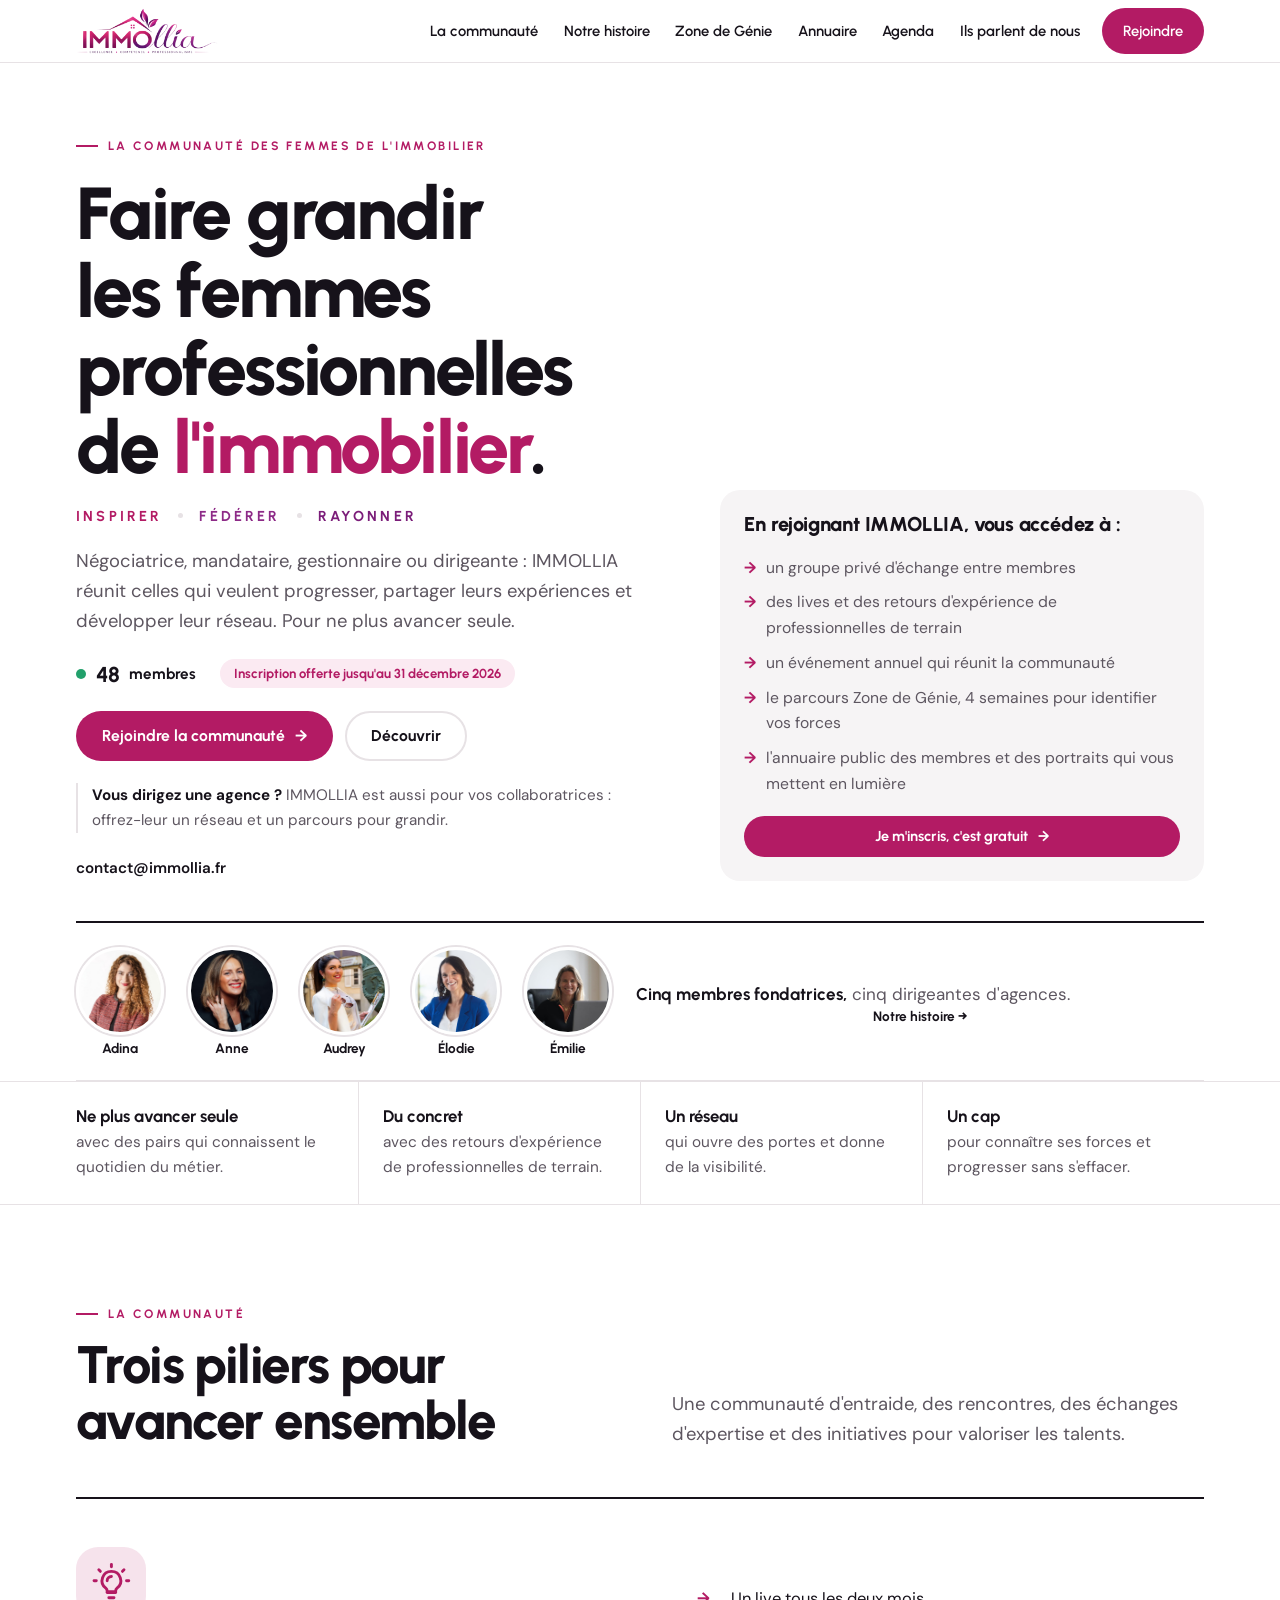
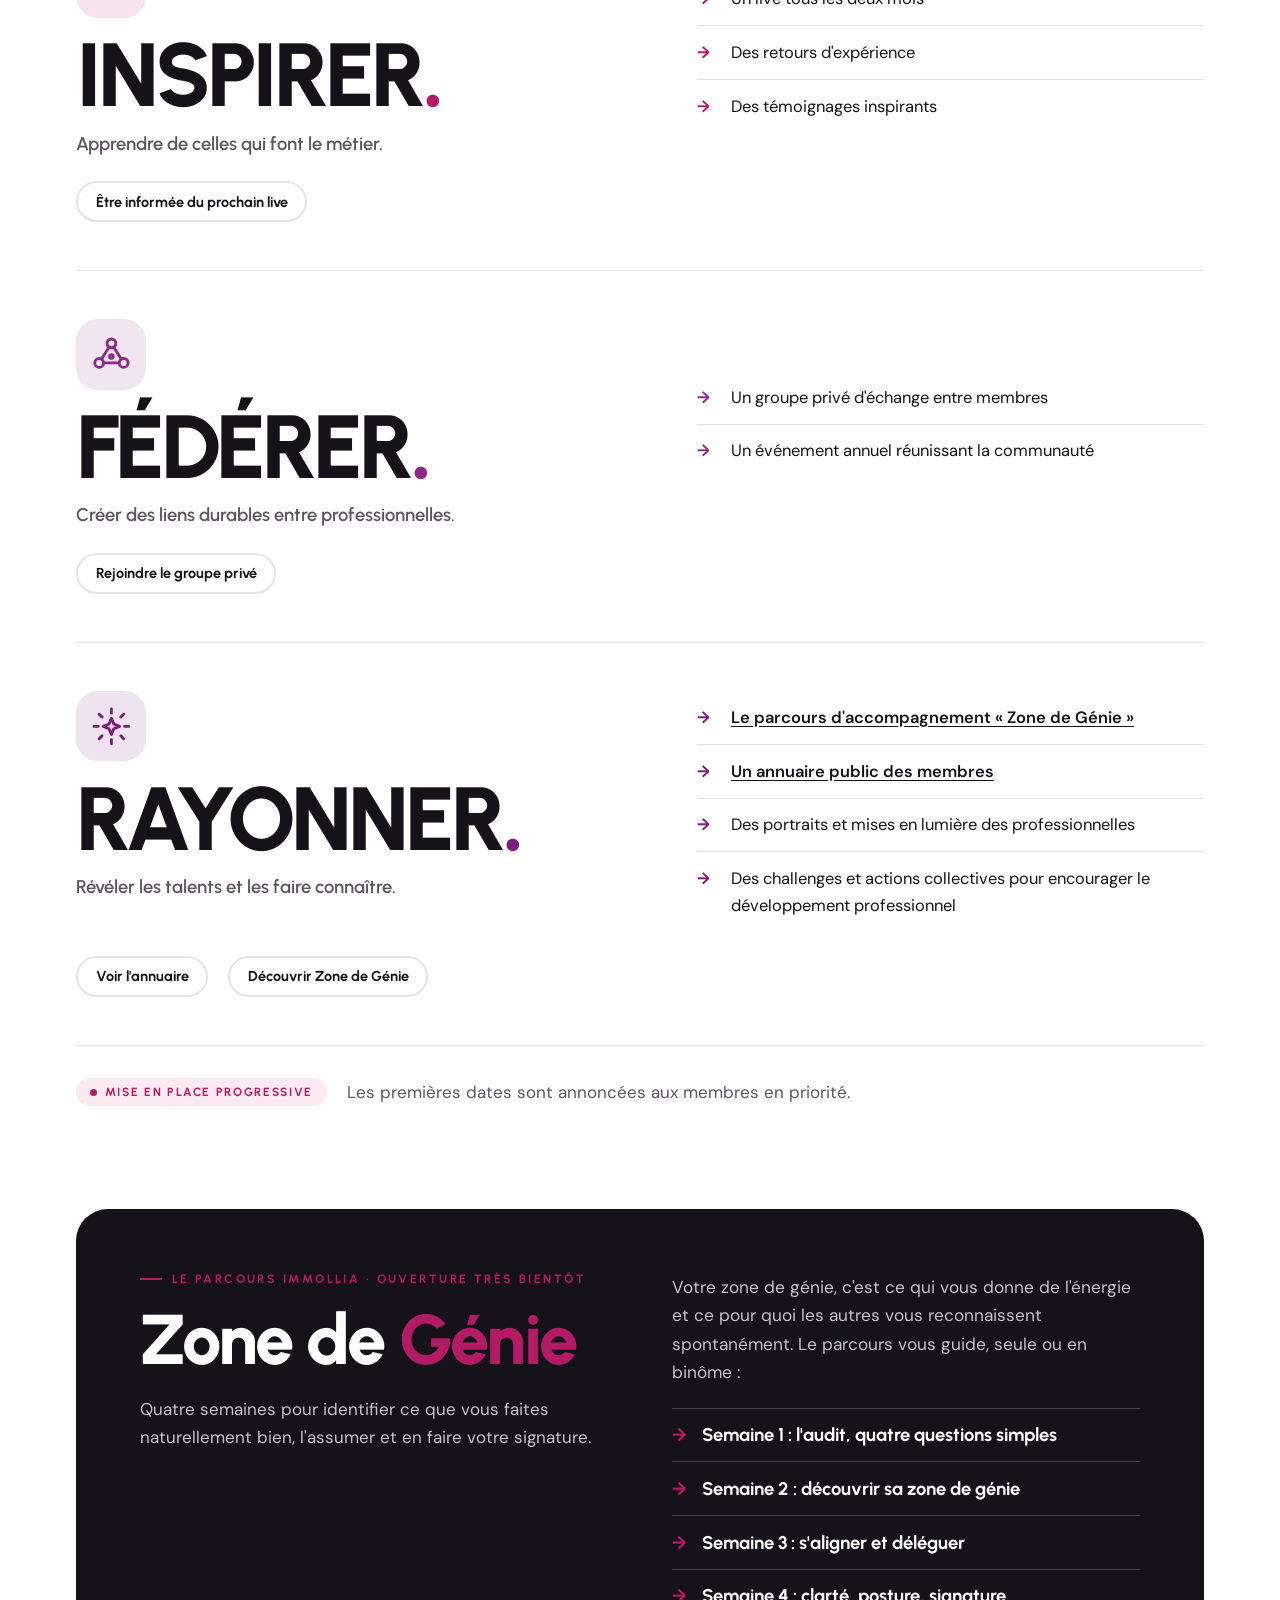
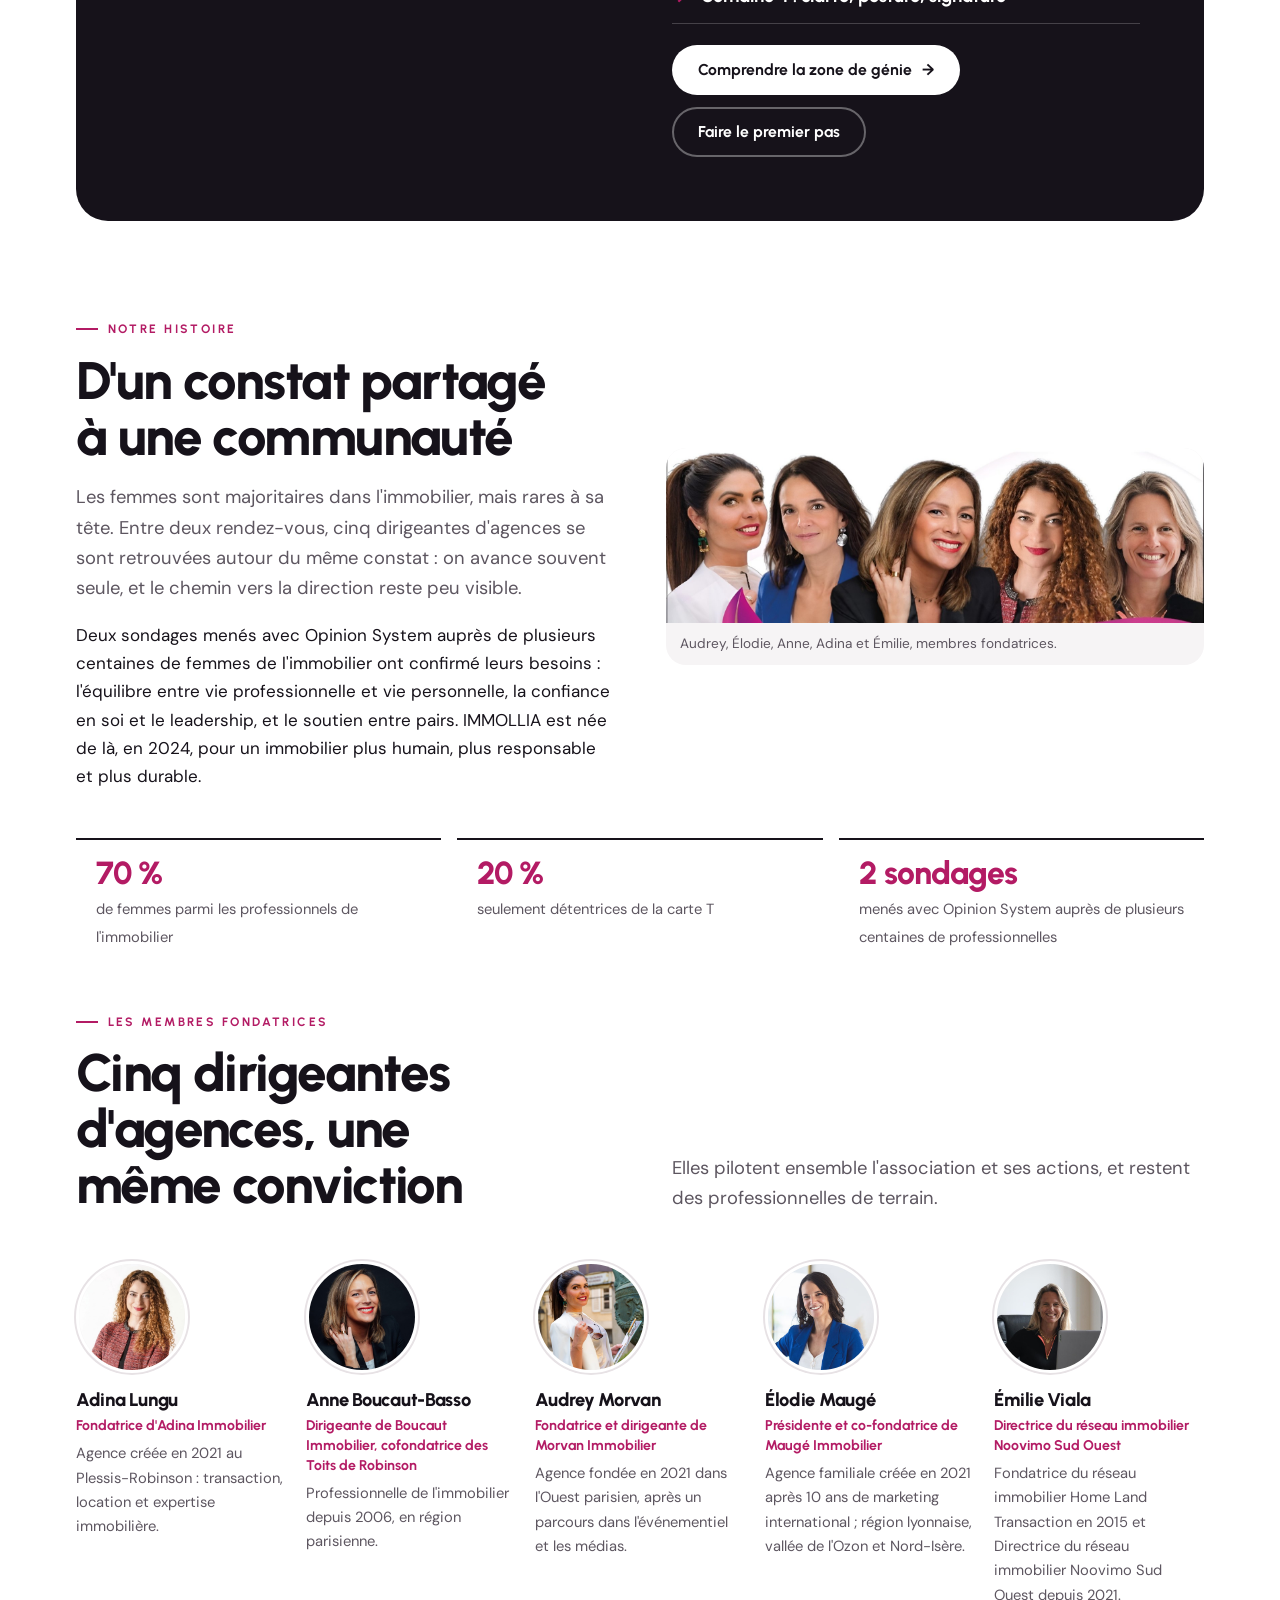
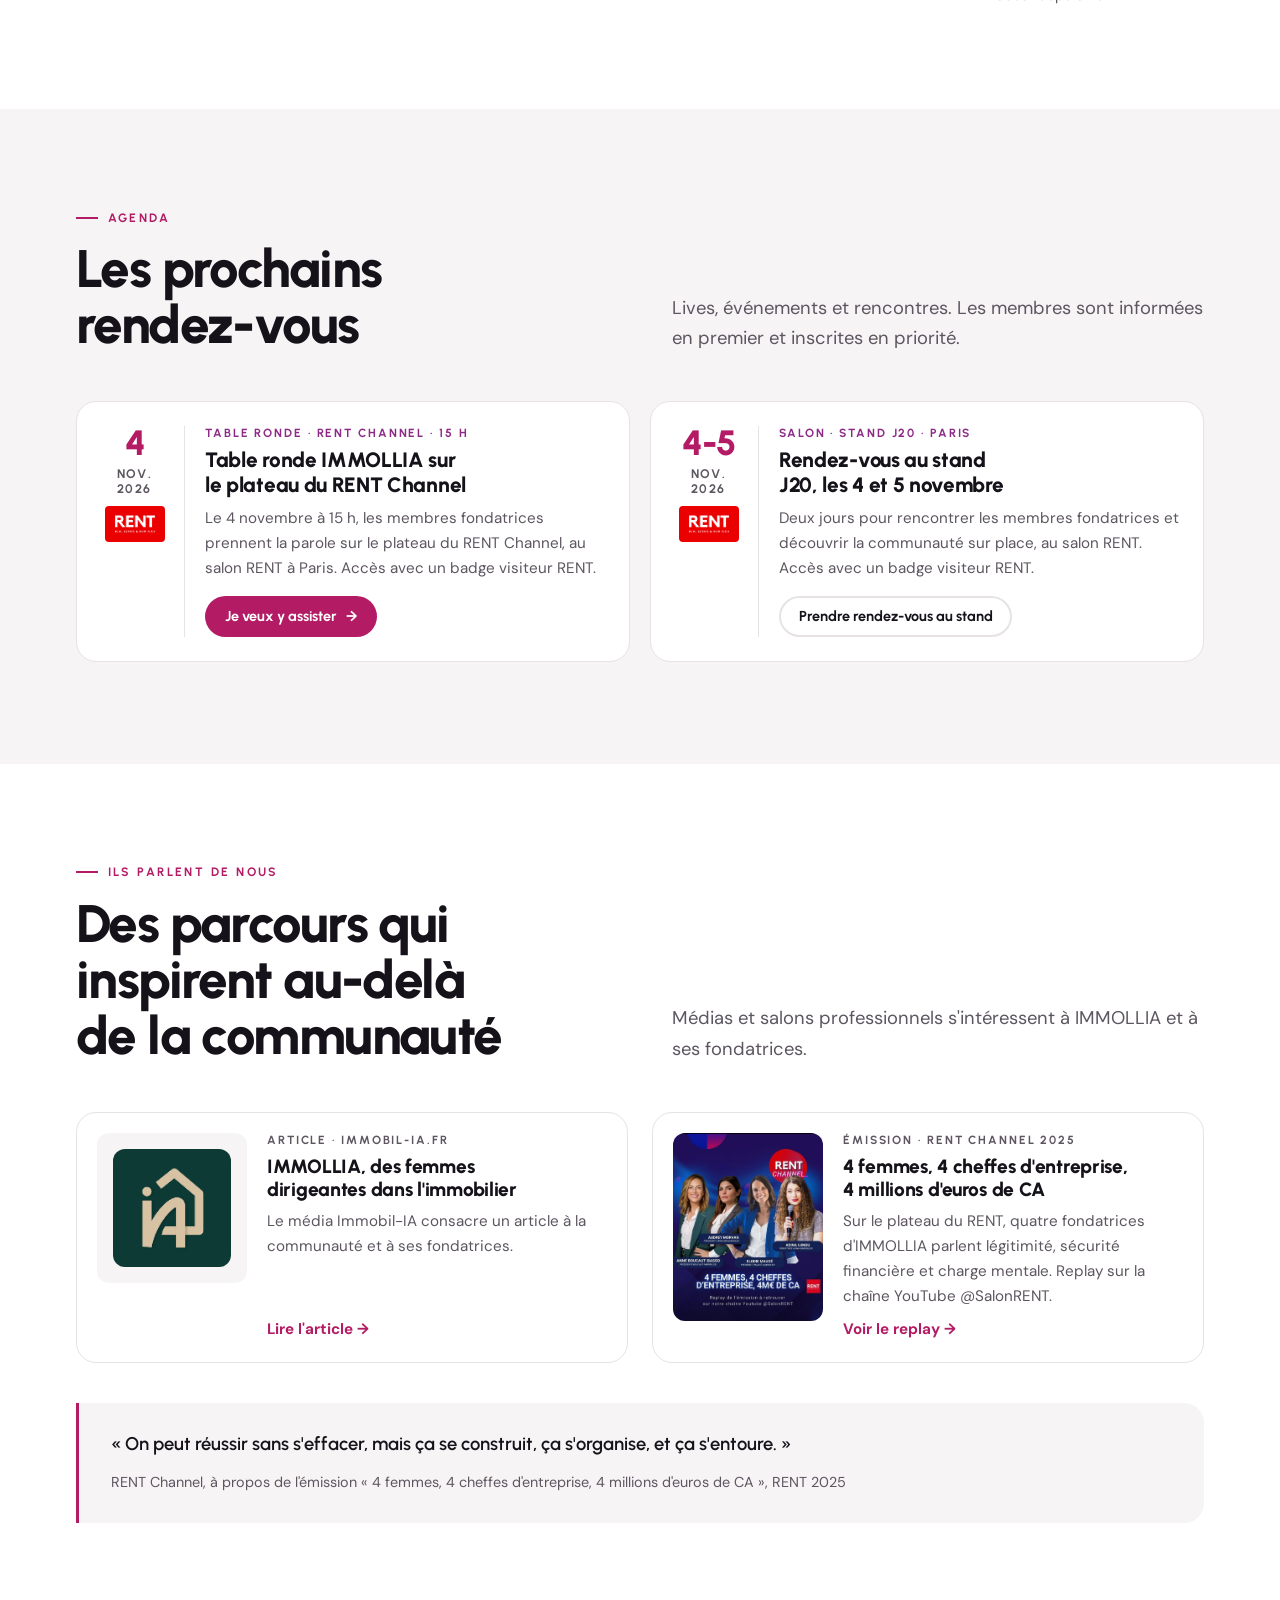
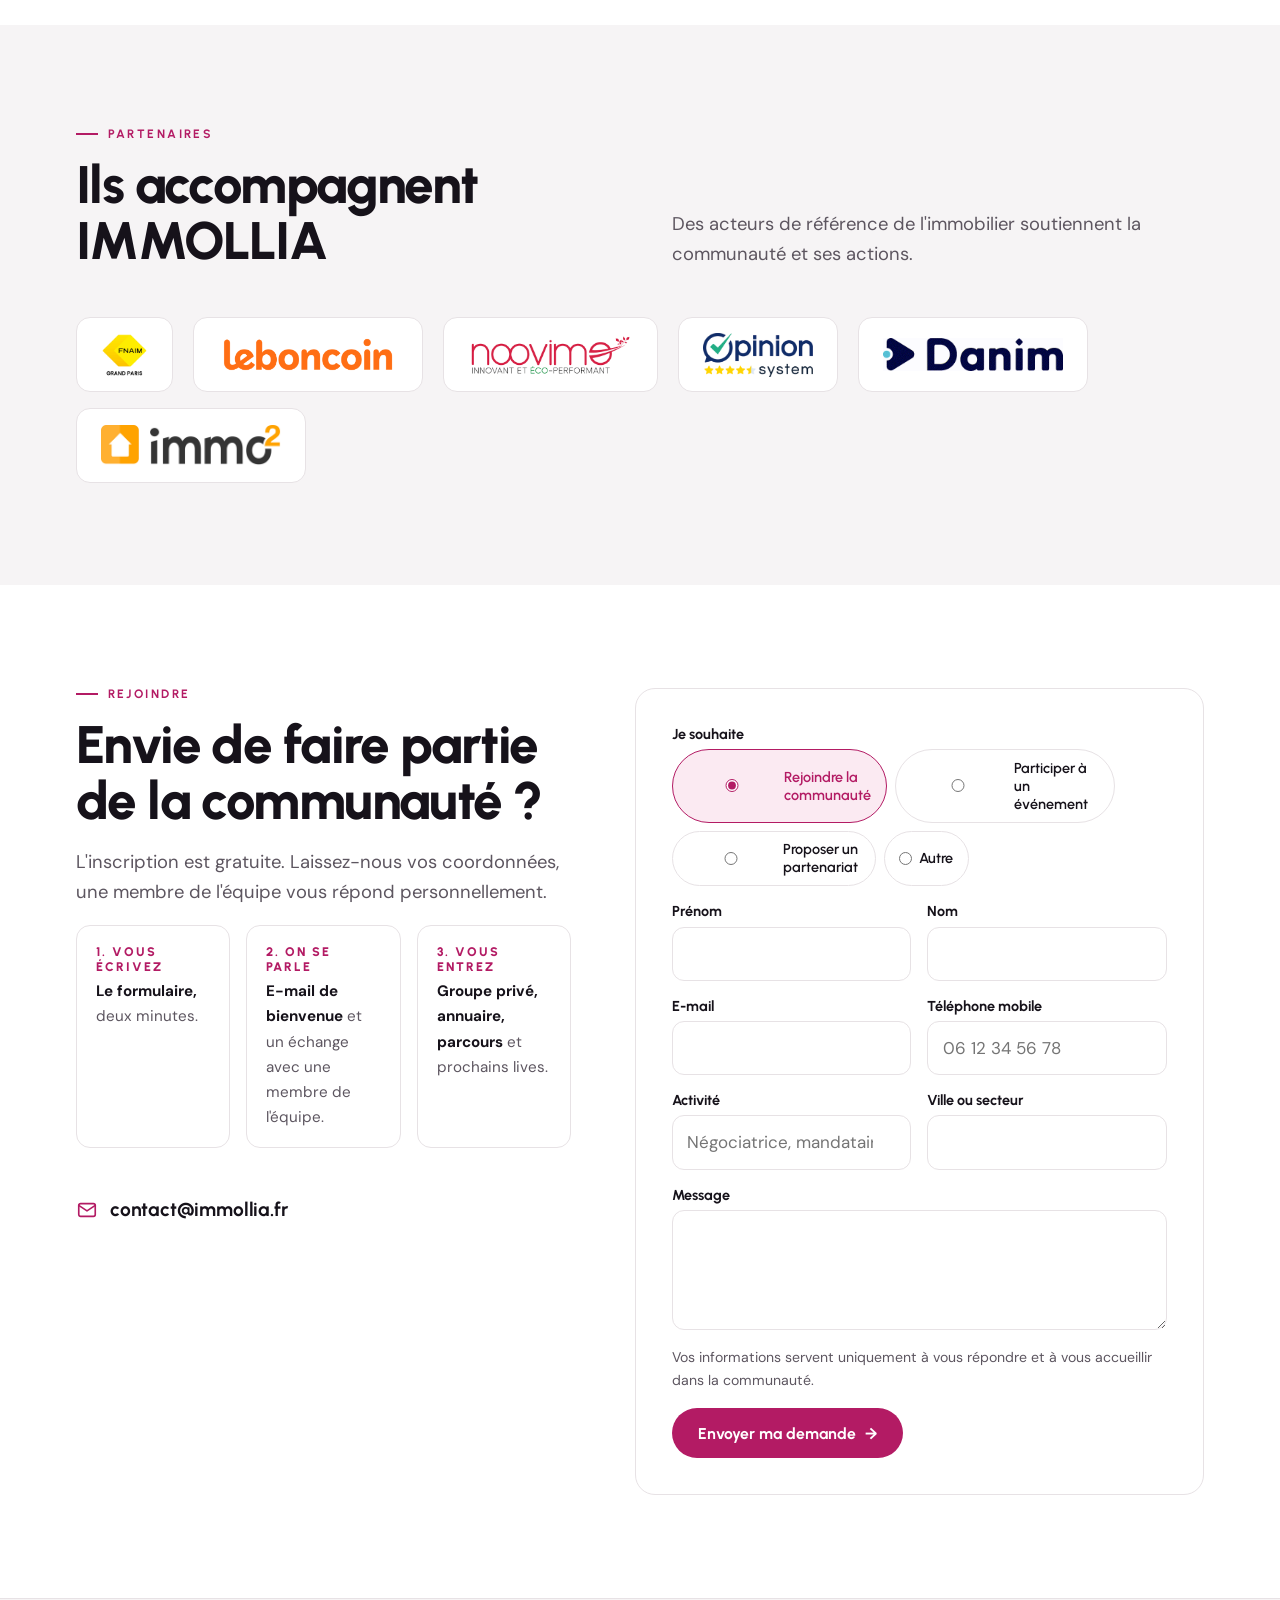
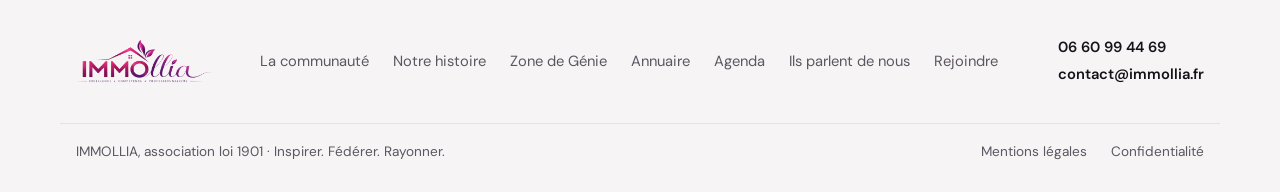
==== commit 880c0029: "Compteur de membres : départ à 48 Co-Authored-By: Claude Opus 5.5 <noreply@anthropic.com>" ====
--- a/index.html
+++ b/index.html
@@ -44,7 +44,7 @@
           <p class="motto" aria-label="Inspirer. Fédérer. Rayonner."><span>Inspirer</span><i></i><span>Fédérer</span><i></i><span>Rayonner</span></p>
           <p class="lead">Négociatrice, mandataire, gestionnaire ou dirigeante : IMMOLLIA réunit celles qui veulent progresser, partager leurs expériences et développer leur réseau. Pour ne plus avancer seule.</p>
           <div class="hero-meta">
-            <span class="live"><i aria-hidden="true"></i><b data-membres>50</b> membres</span>
+            <span class="live"><i aria-hidden="true"></i><b data-membres>48</b> membres</span>
             <span class="offer">Inscription offerte jusqu'au 31 décembre 2026</span>
           </div>
           <div class="btn-row">
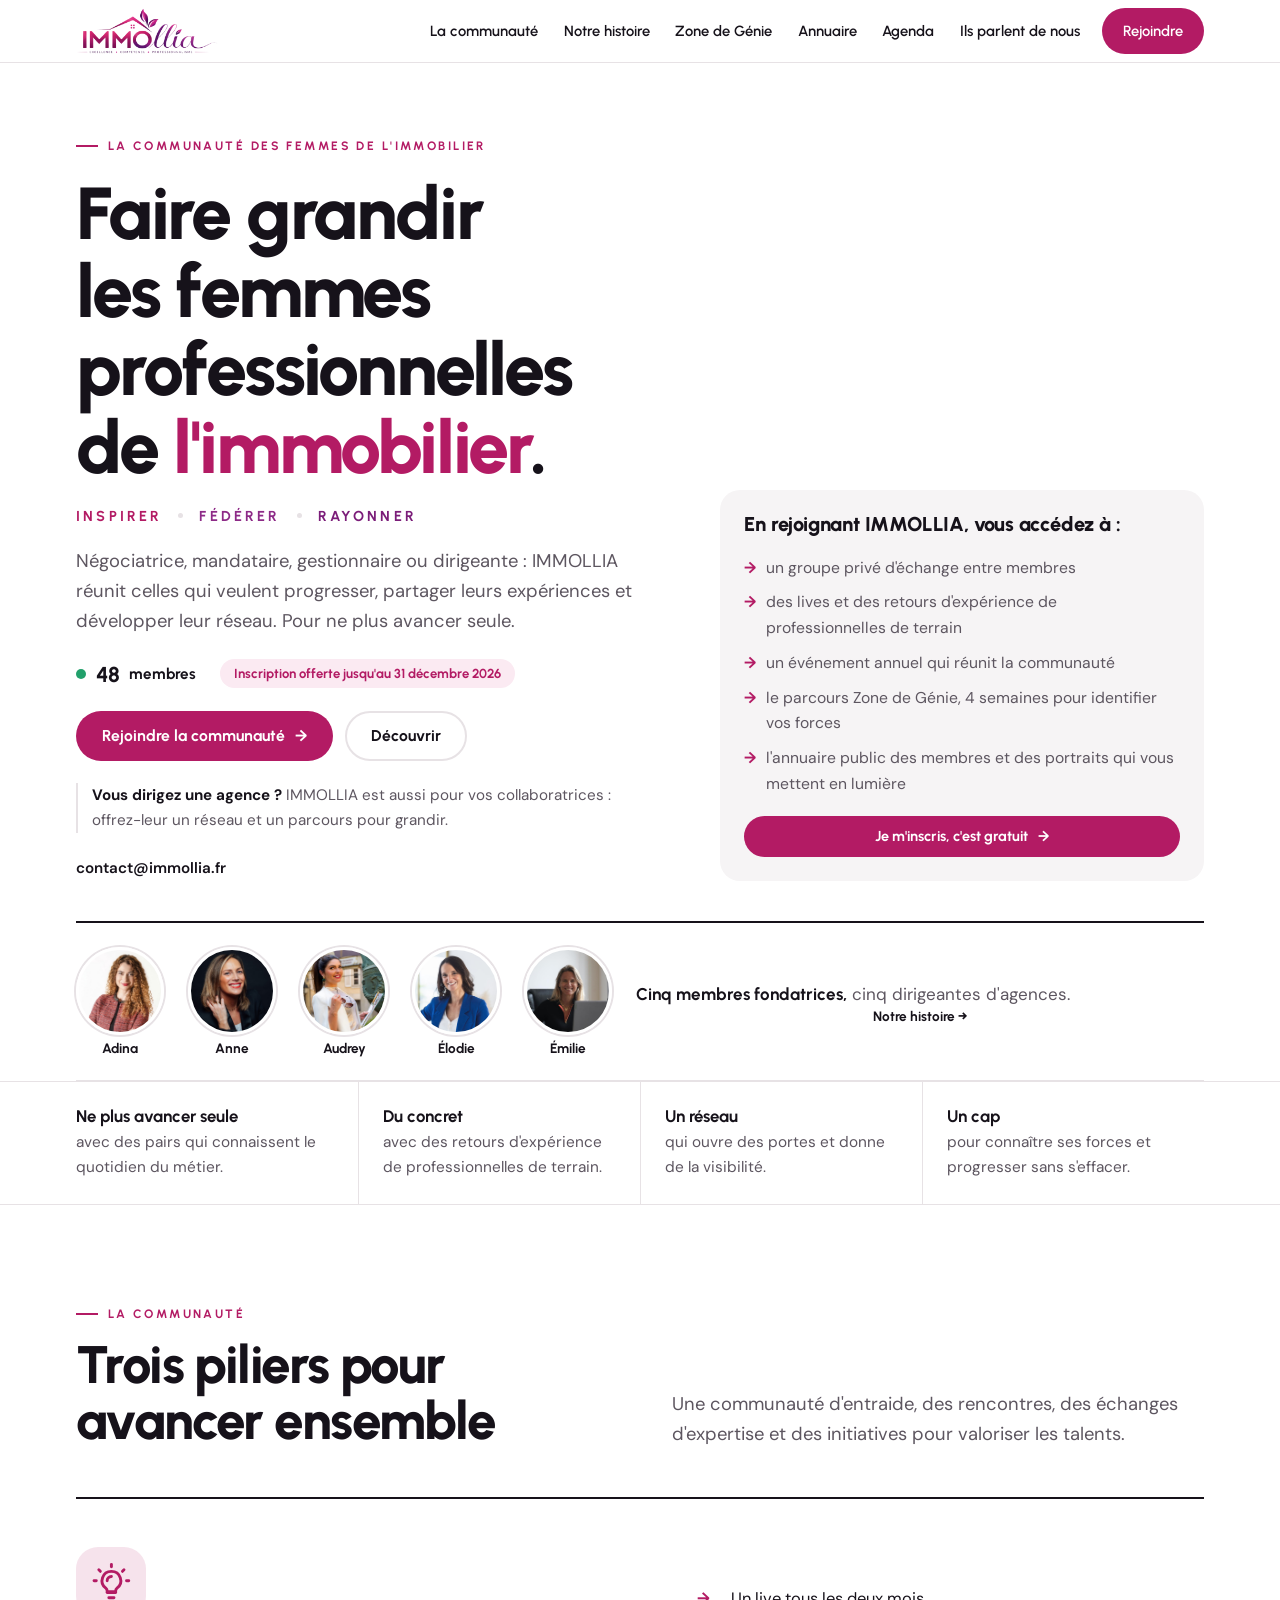
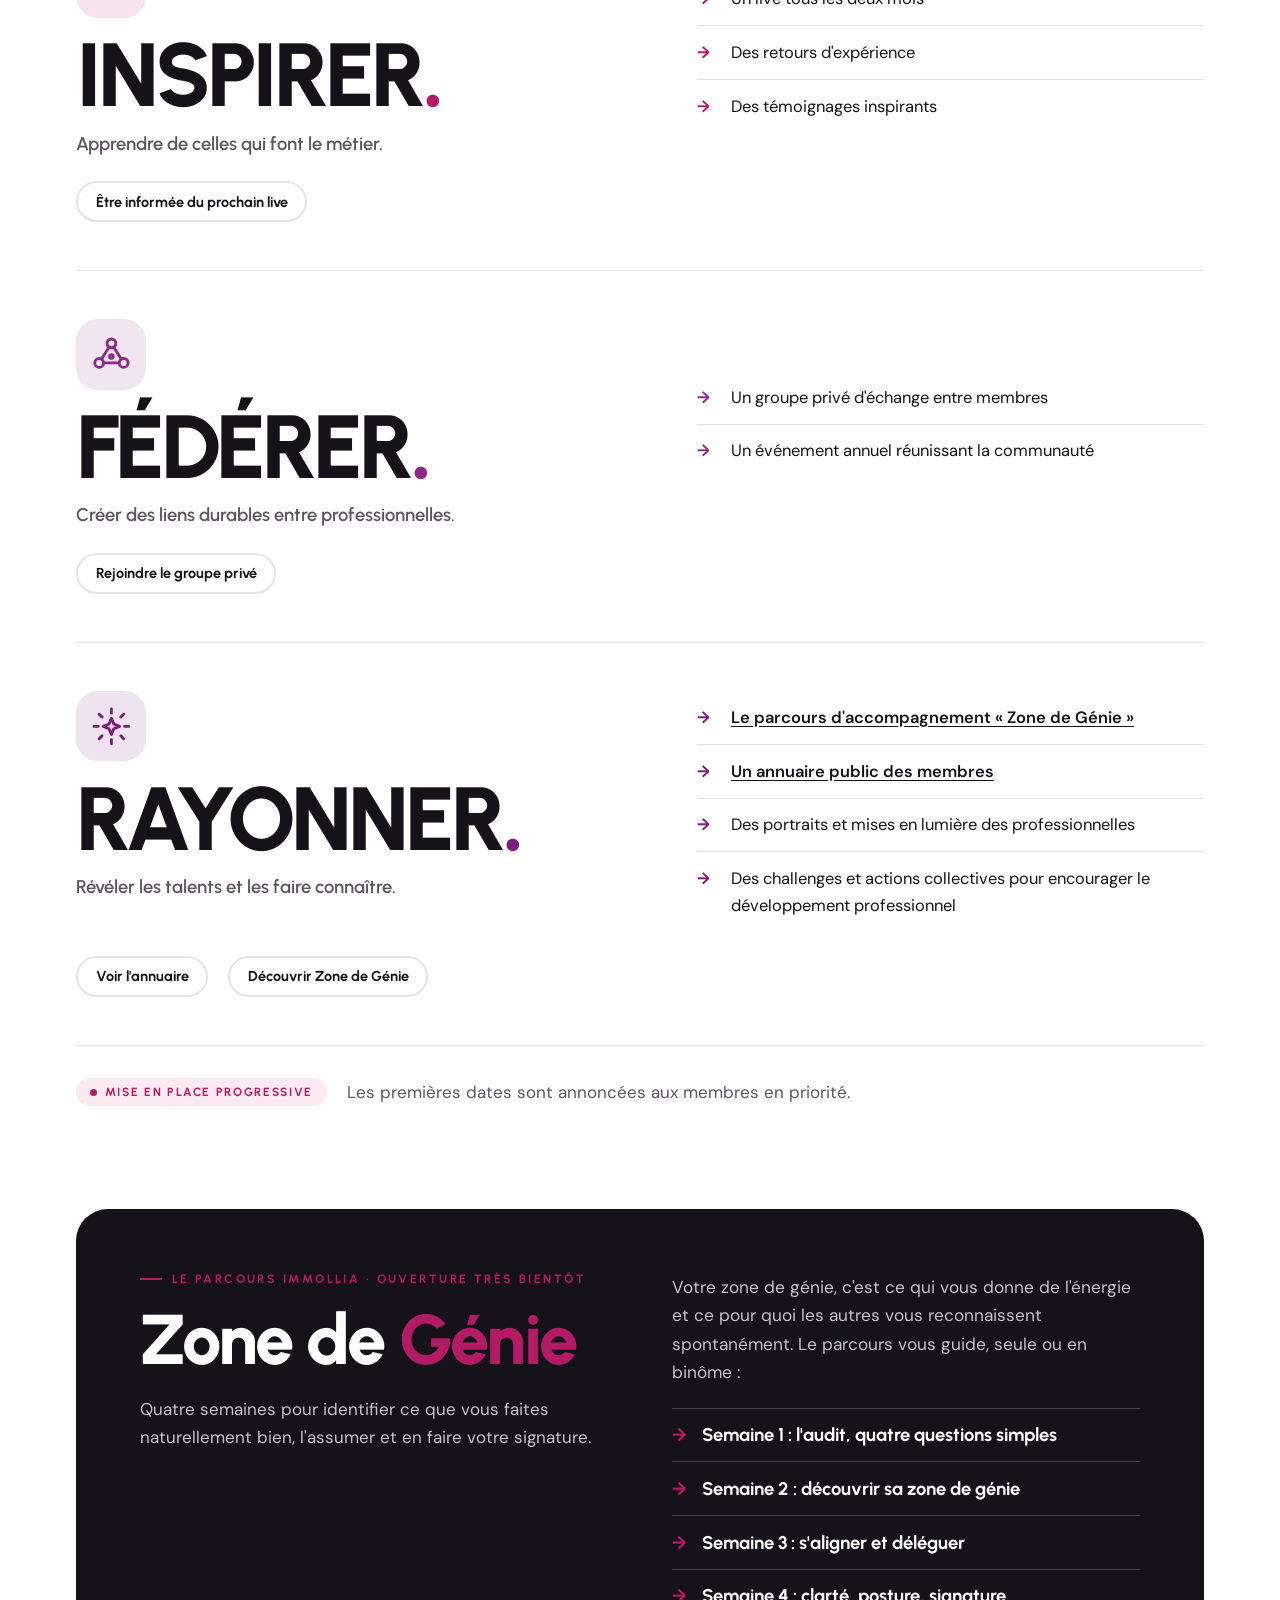
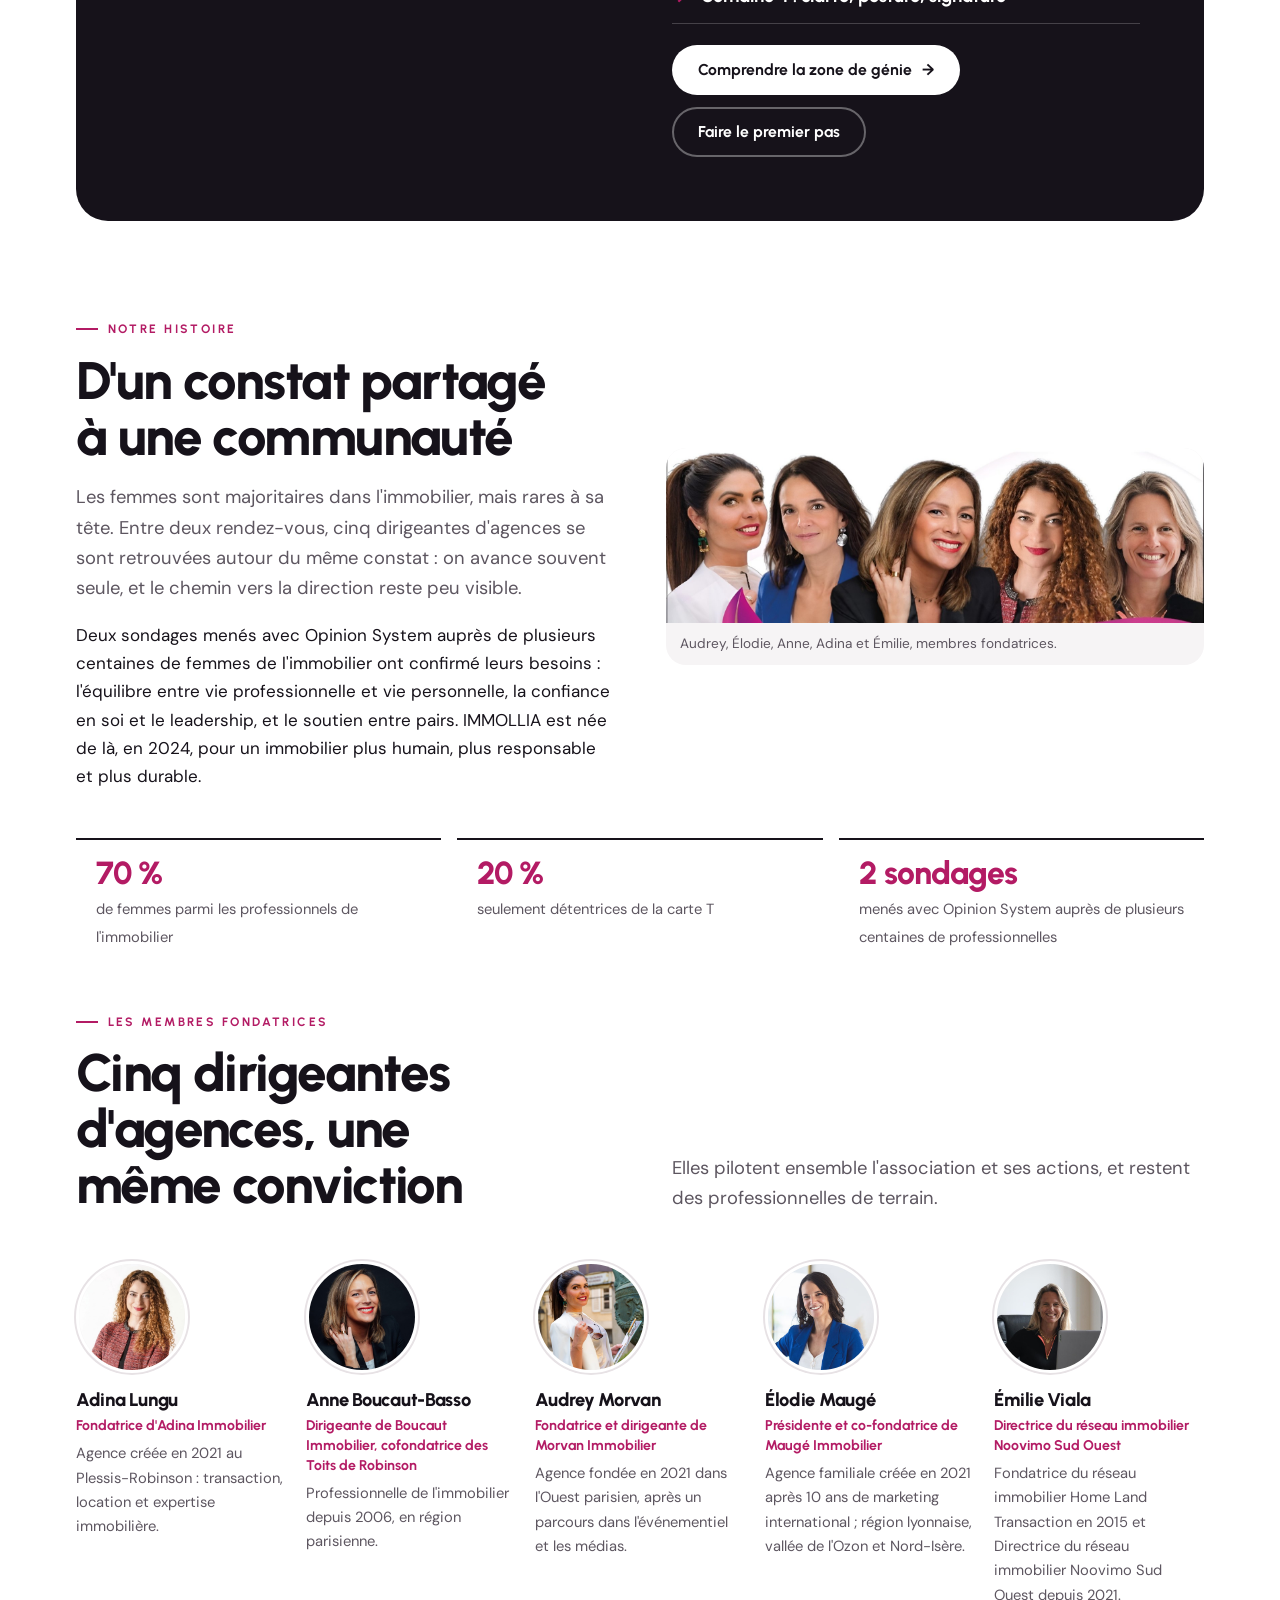
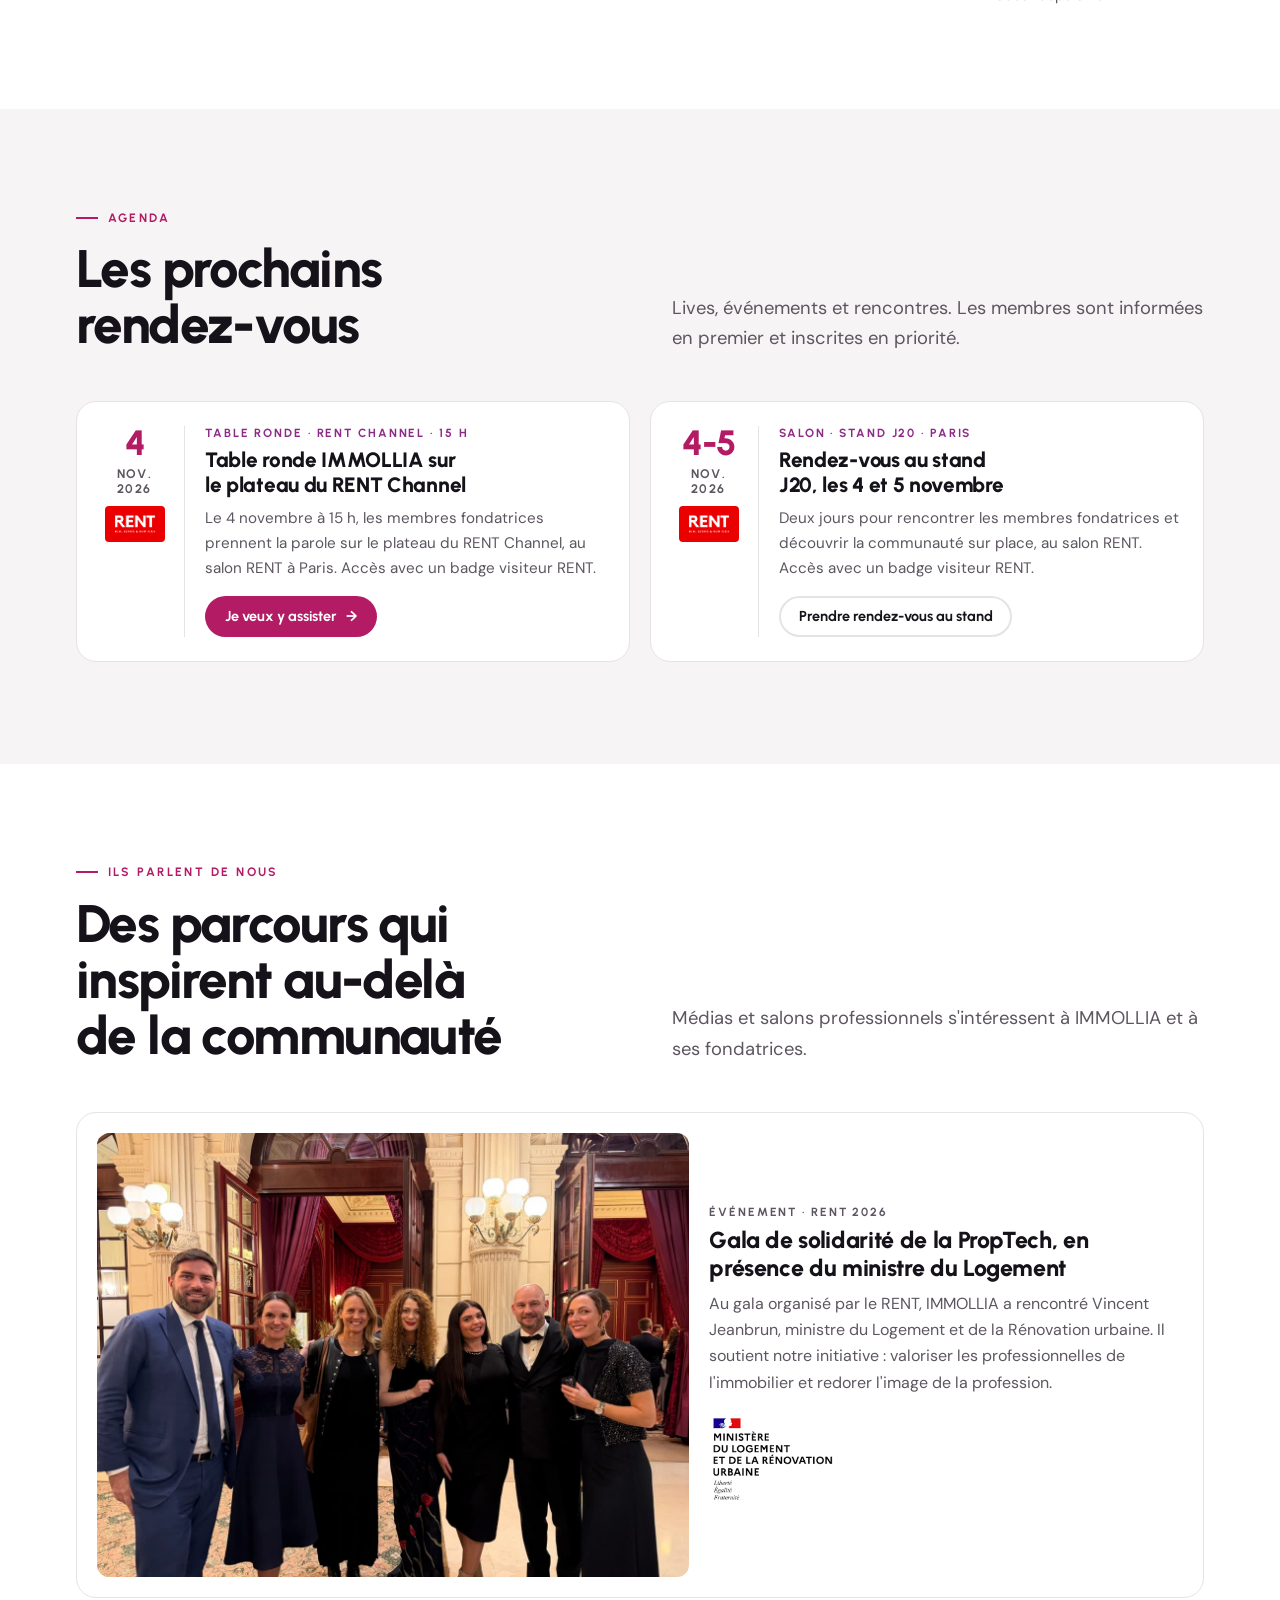
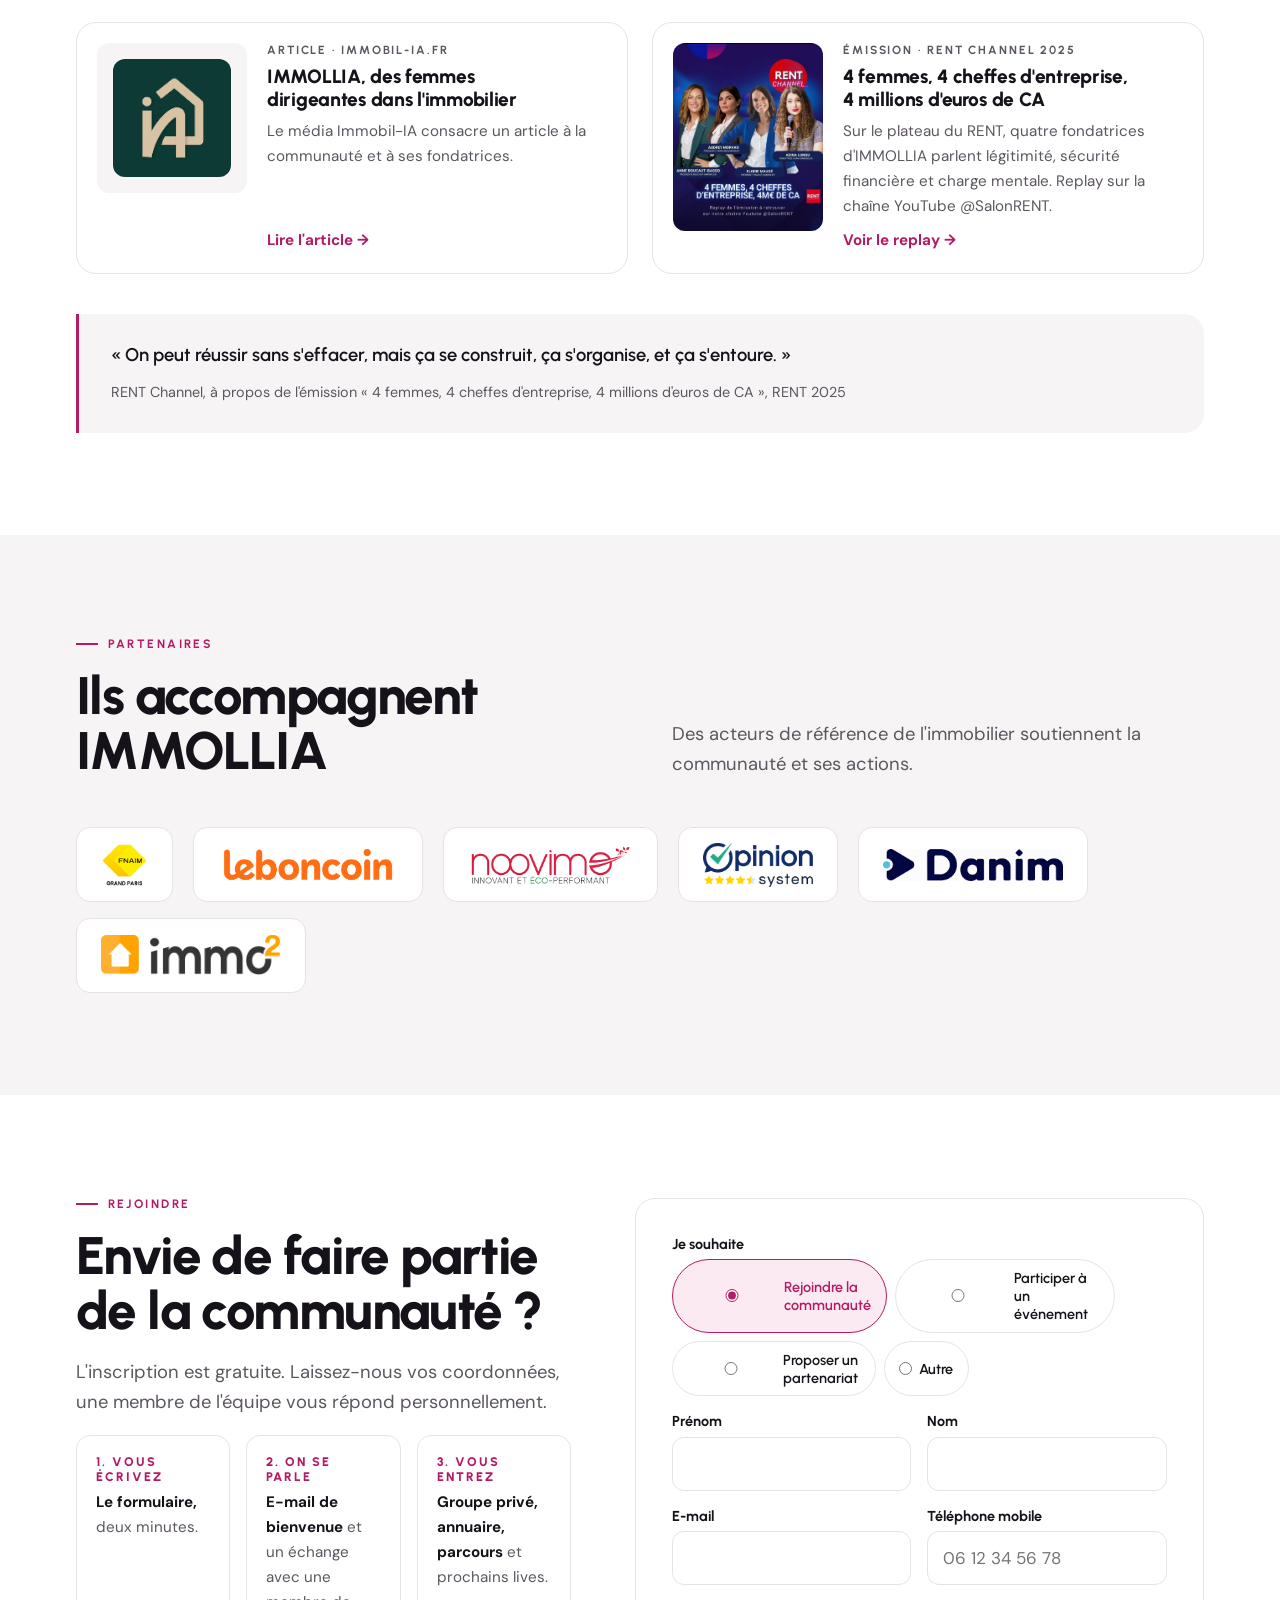
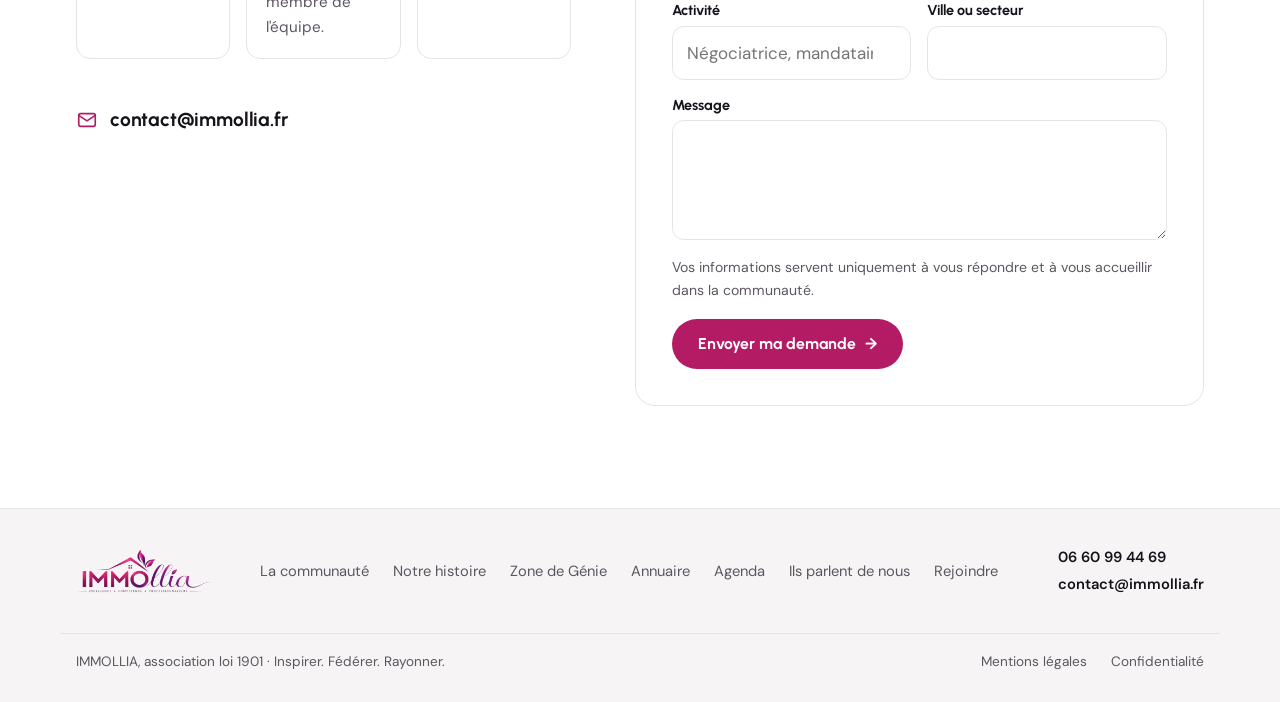
==== commit 4169dbb2: "Presse : gala de solidarité de la PropTech (RENT 2026) avec le ministre du Logement, photo et logo d" ====
--- a/index.html
+++ b/index.html
@@ -274,6 +274,15 @@
         <p class="lead">Médias et salons professionnels s'intéressent à IMMOLLIA et à ses fondatrices.</p>
       </div>
       <div class="press">
+        <article class="press-card press-card--wide">
+          <div class="press-thumb"><img src="assets/gala-proptech-rent-2026.jpg" alt="La délégation IMMOLLIA et ses partenaires au gala de solidarité de la PropTech organisé par le RENT" width="1200" height="900" loading="lazy"></div>
+          <div class="press-body">
+            <span class="source">Événement · RENT 2026</span>
+            <h3>Gala de solidarité de la PropTech, en présence du ministre du Logement</h3>
+            <p>Au gala organisé par le RENT, IMMOLLIA a rencontré Vincent Jeanbrun, ministre du Logement et de la Rénovation urbaine. Il soutient notre initiative : valoriser les professionnelles de l'immobilier et redorer l'image de la profession.</p>
+            <img class="press-logo" src="assets/logo-ministere-logement.png" alt="Ministère du Logement et de la Rénovation urbaine" width="216" height="148" loading="lazy">
+          </div>
+        </article>
         <a class="press-card" href="https://www.immobil-ia.fr/autres/immollia-femmes-dirigeantes-immobilier/" target="_blank" rel="noopener">
           <div class="press-thumb press-thumb--logo"><img src="assets/logo-immobil-ia.png" alt="Immobil-IA" width="554" height="554" loading="lazy"></div>
           <div class="press-body">
--- a/assets/site.css
+++ b/assets/site.css
@@ -452,3 +452,12 @@
 .form-done { display: flex; flex-direction: column; gap: 0.9rem; align-items: flex-start; padding: 1.5rem 0; }
 .form-done h3 { font: 800 1.6rem var(--font-display); color: var(--ink); }
 .form-done p { color: var(--ink-soft); }
+
+/* Presse : carte large (photo d'événement en paysage) */
+.press-card--wide { grid-column: 1 / -1; grid-template-columns: minmax(0, 1.25fr) 1fr; align-items: center; }
+.press-card--wide:hover { border-color: var(--line); }
+.press-card--wide .press-thumb { aspect-ratio: 4 / 3; }
+.press-card--wide h3 { font-size: 1.45rem; }
+.press-card--wide p { font-size: 1rem; }
+.press-logo { width: 130px; height: auto; margin-top: 0.75rem; }
+@media (max-width: 880px) { .press-card--wide { grid-template-columns: 1fr; } }
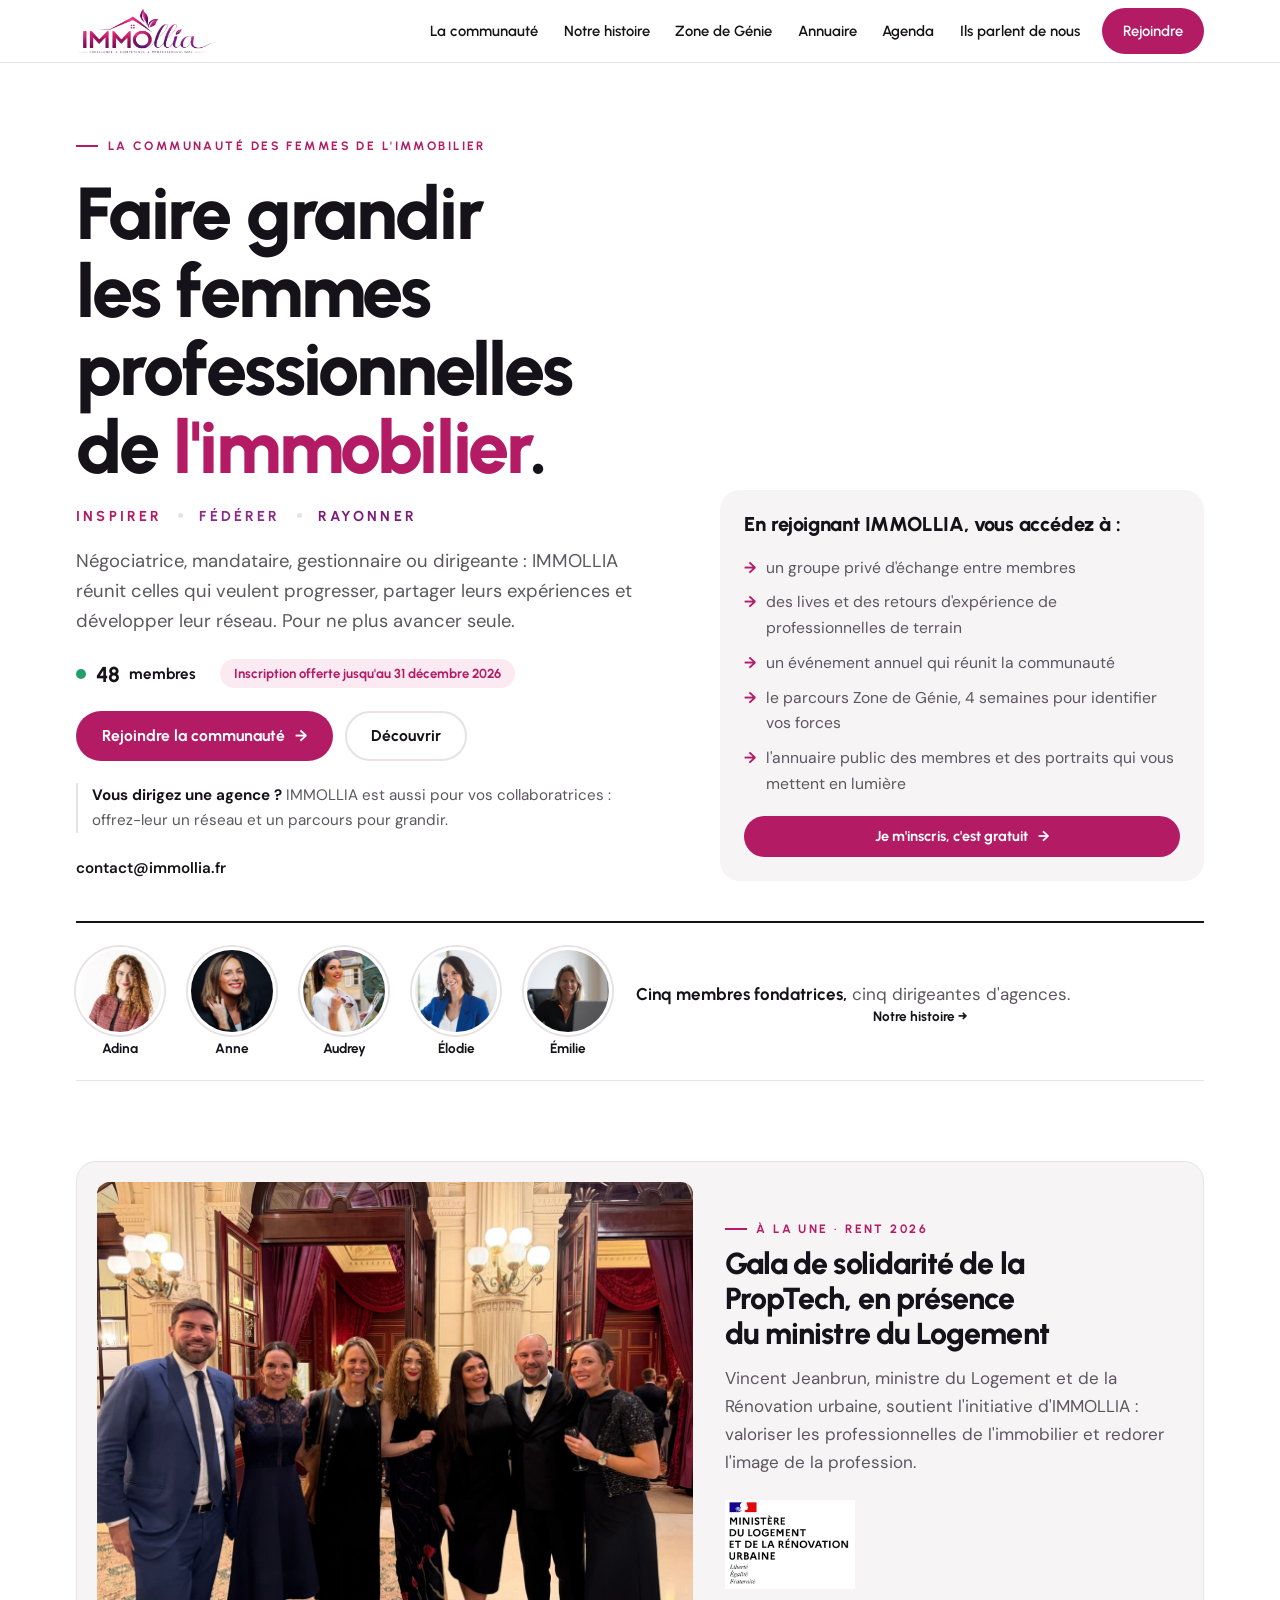
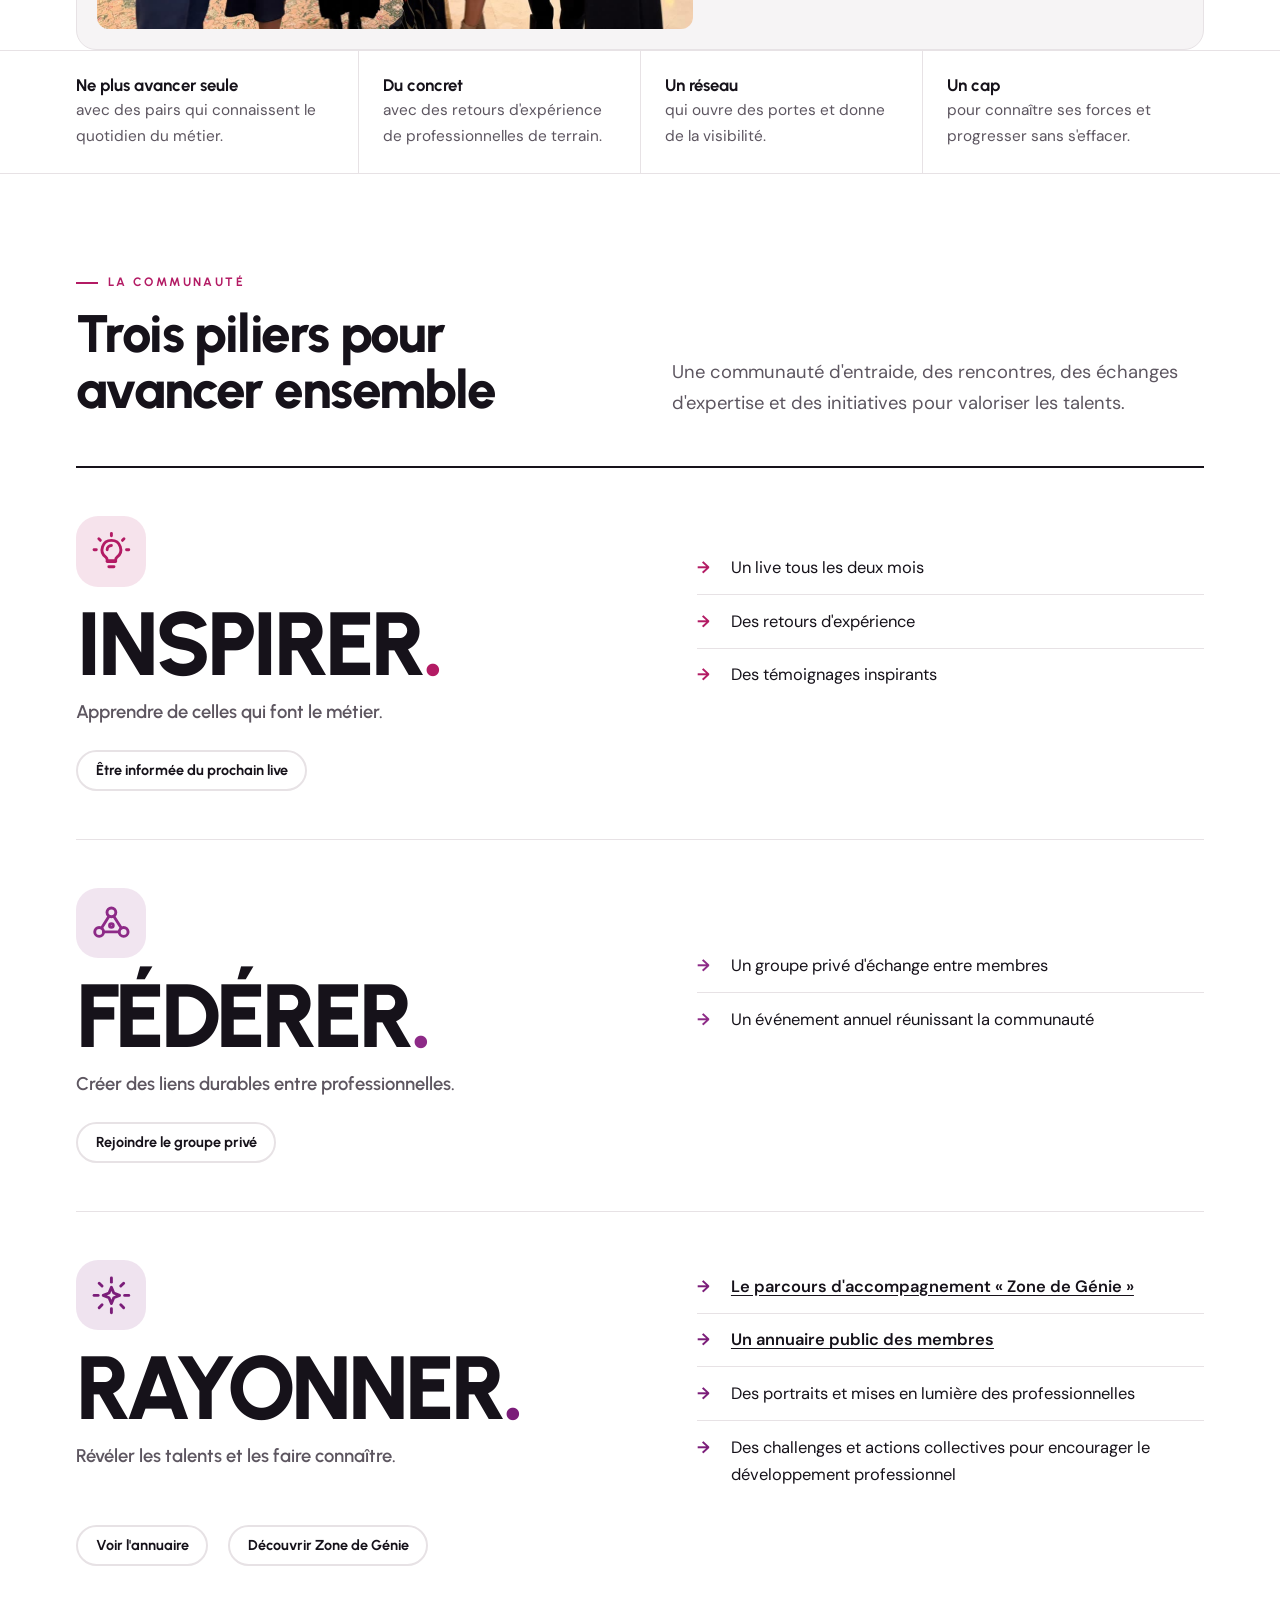
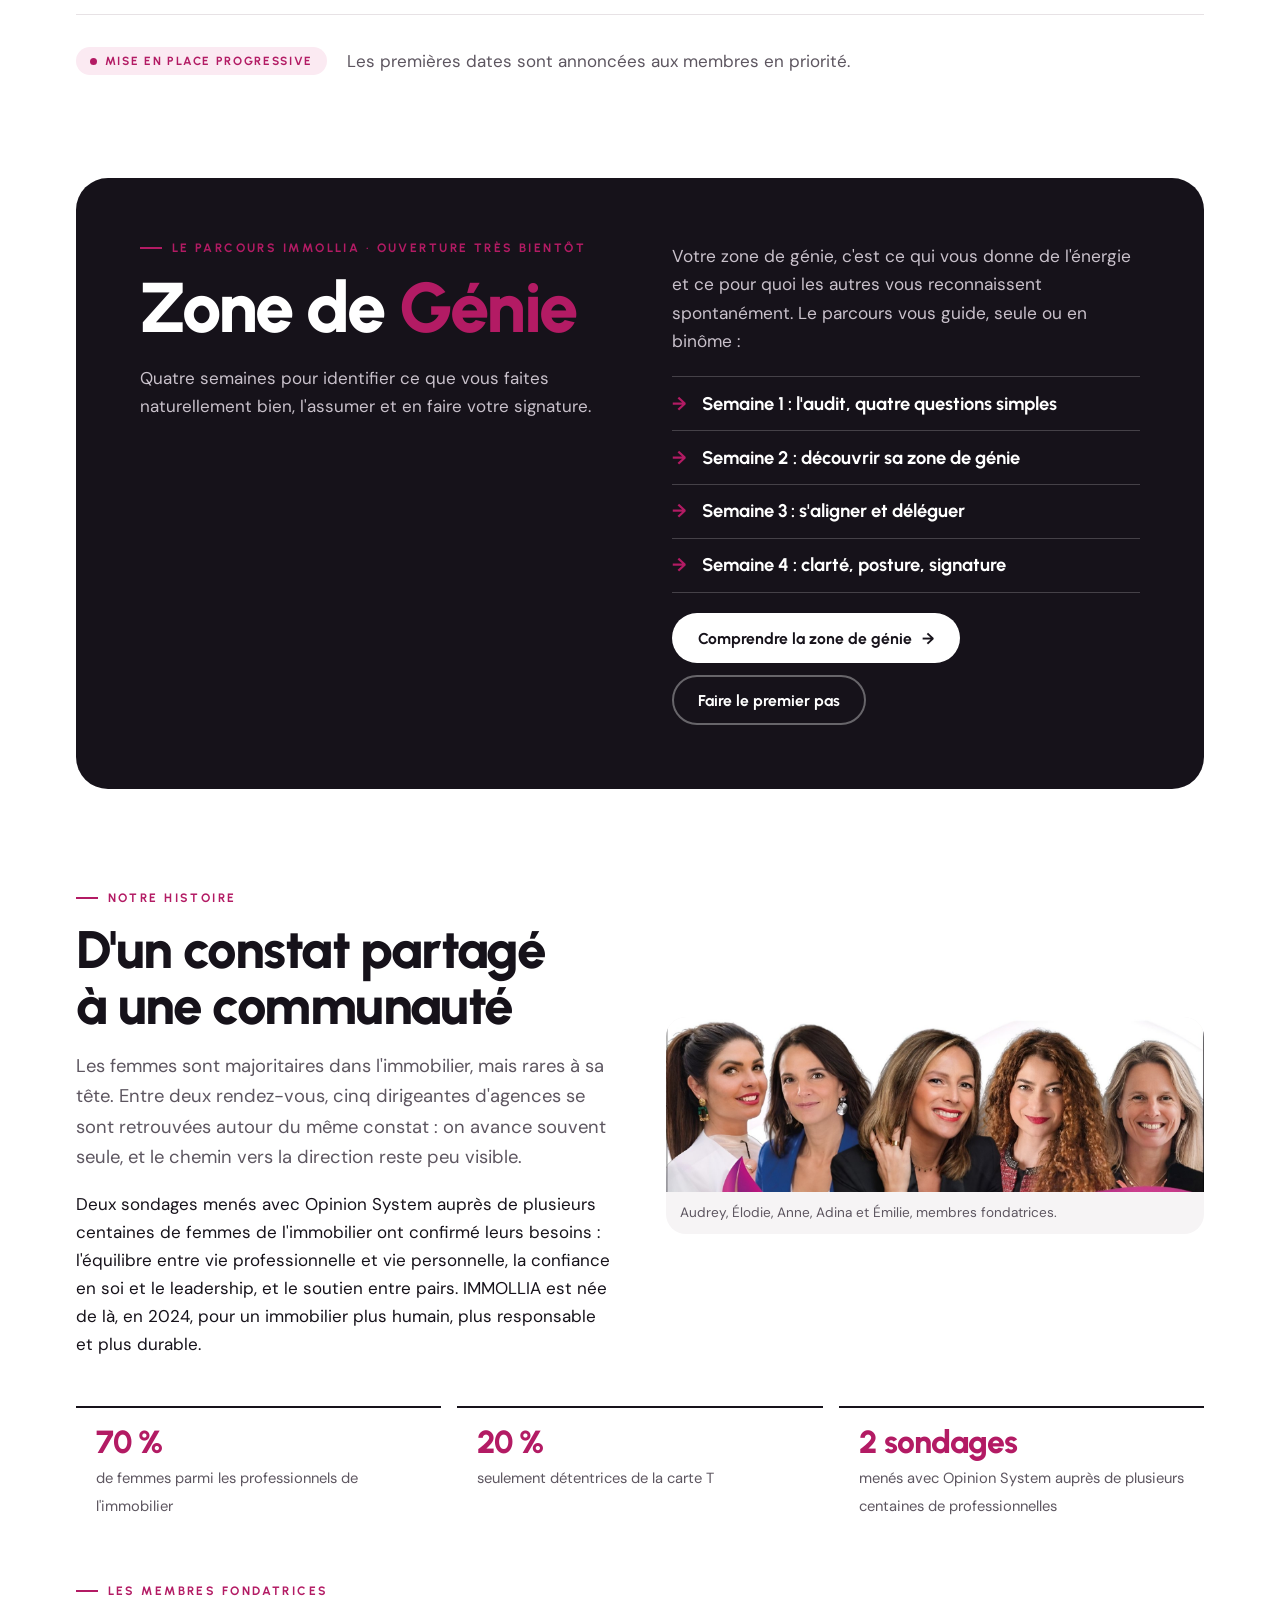
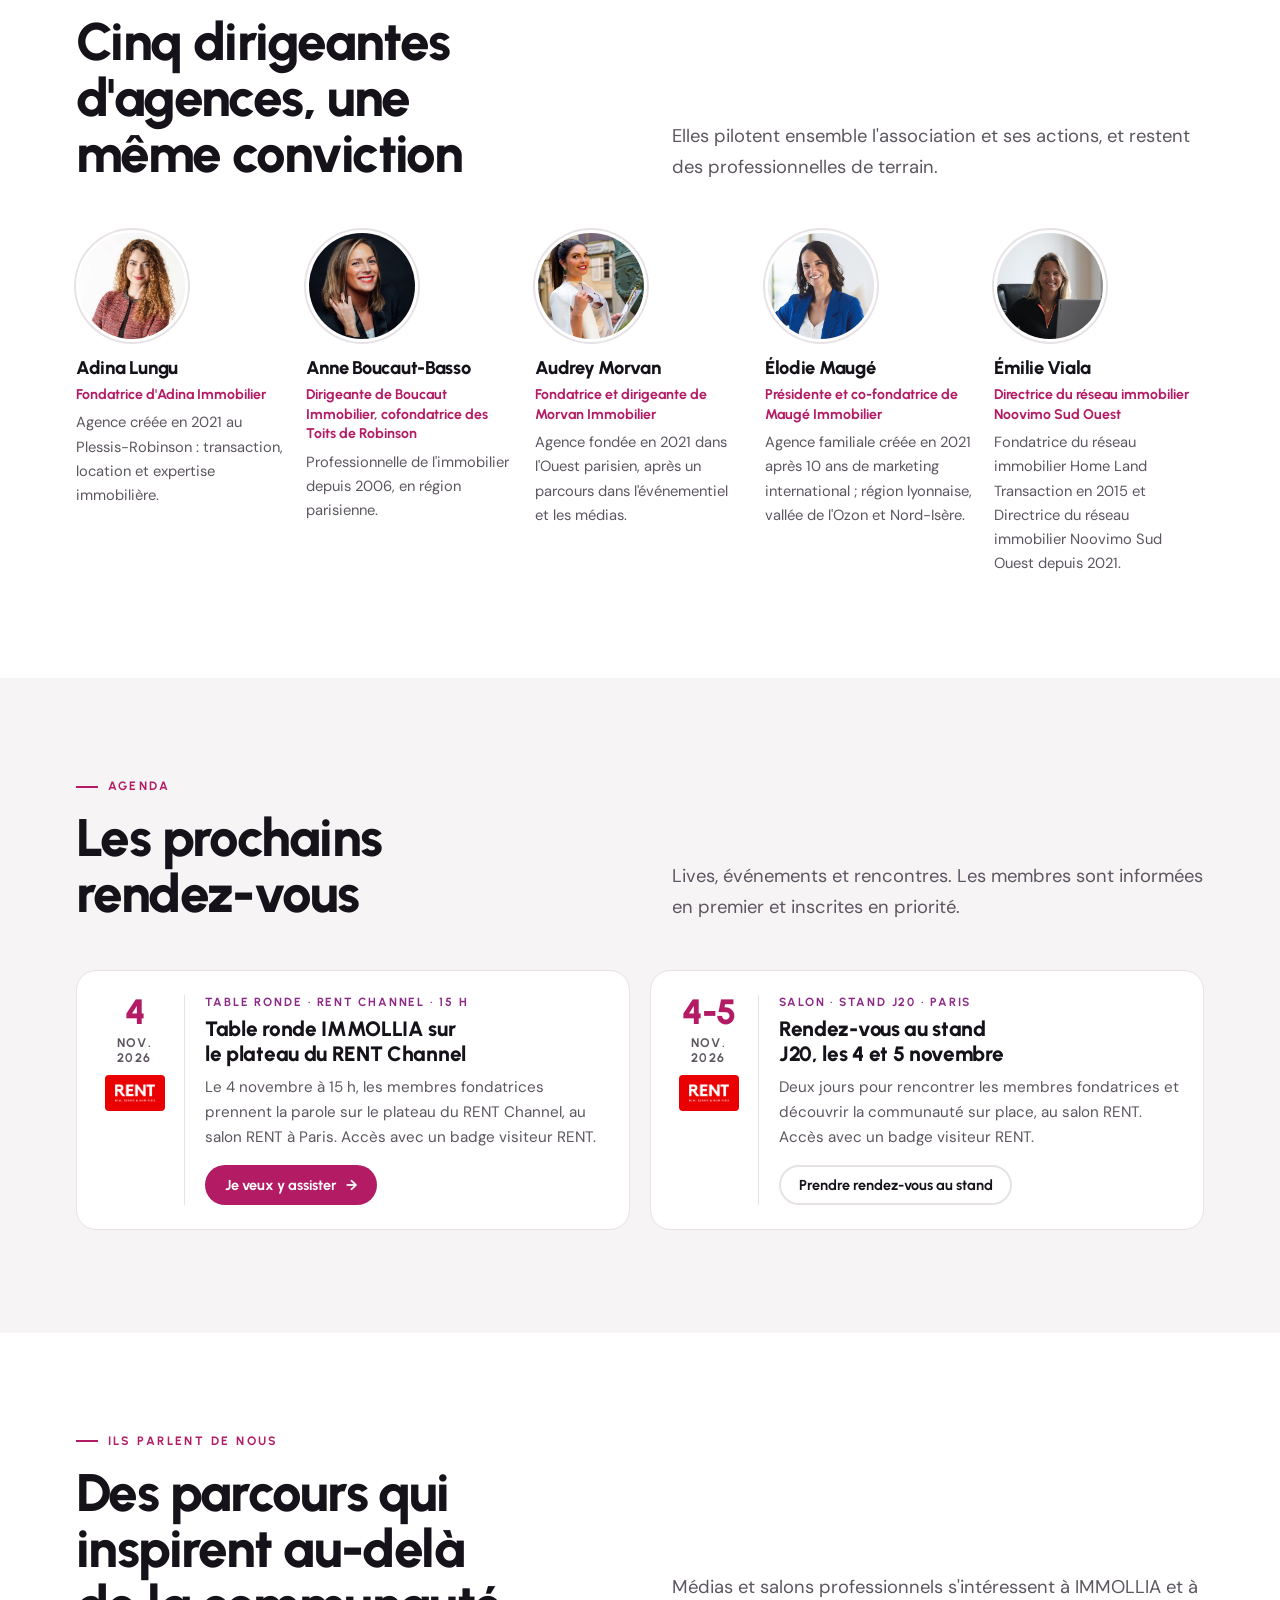
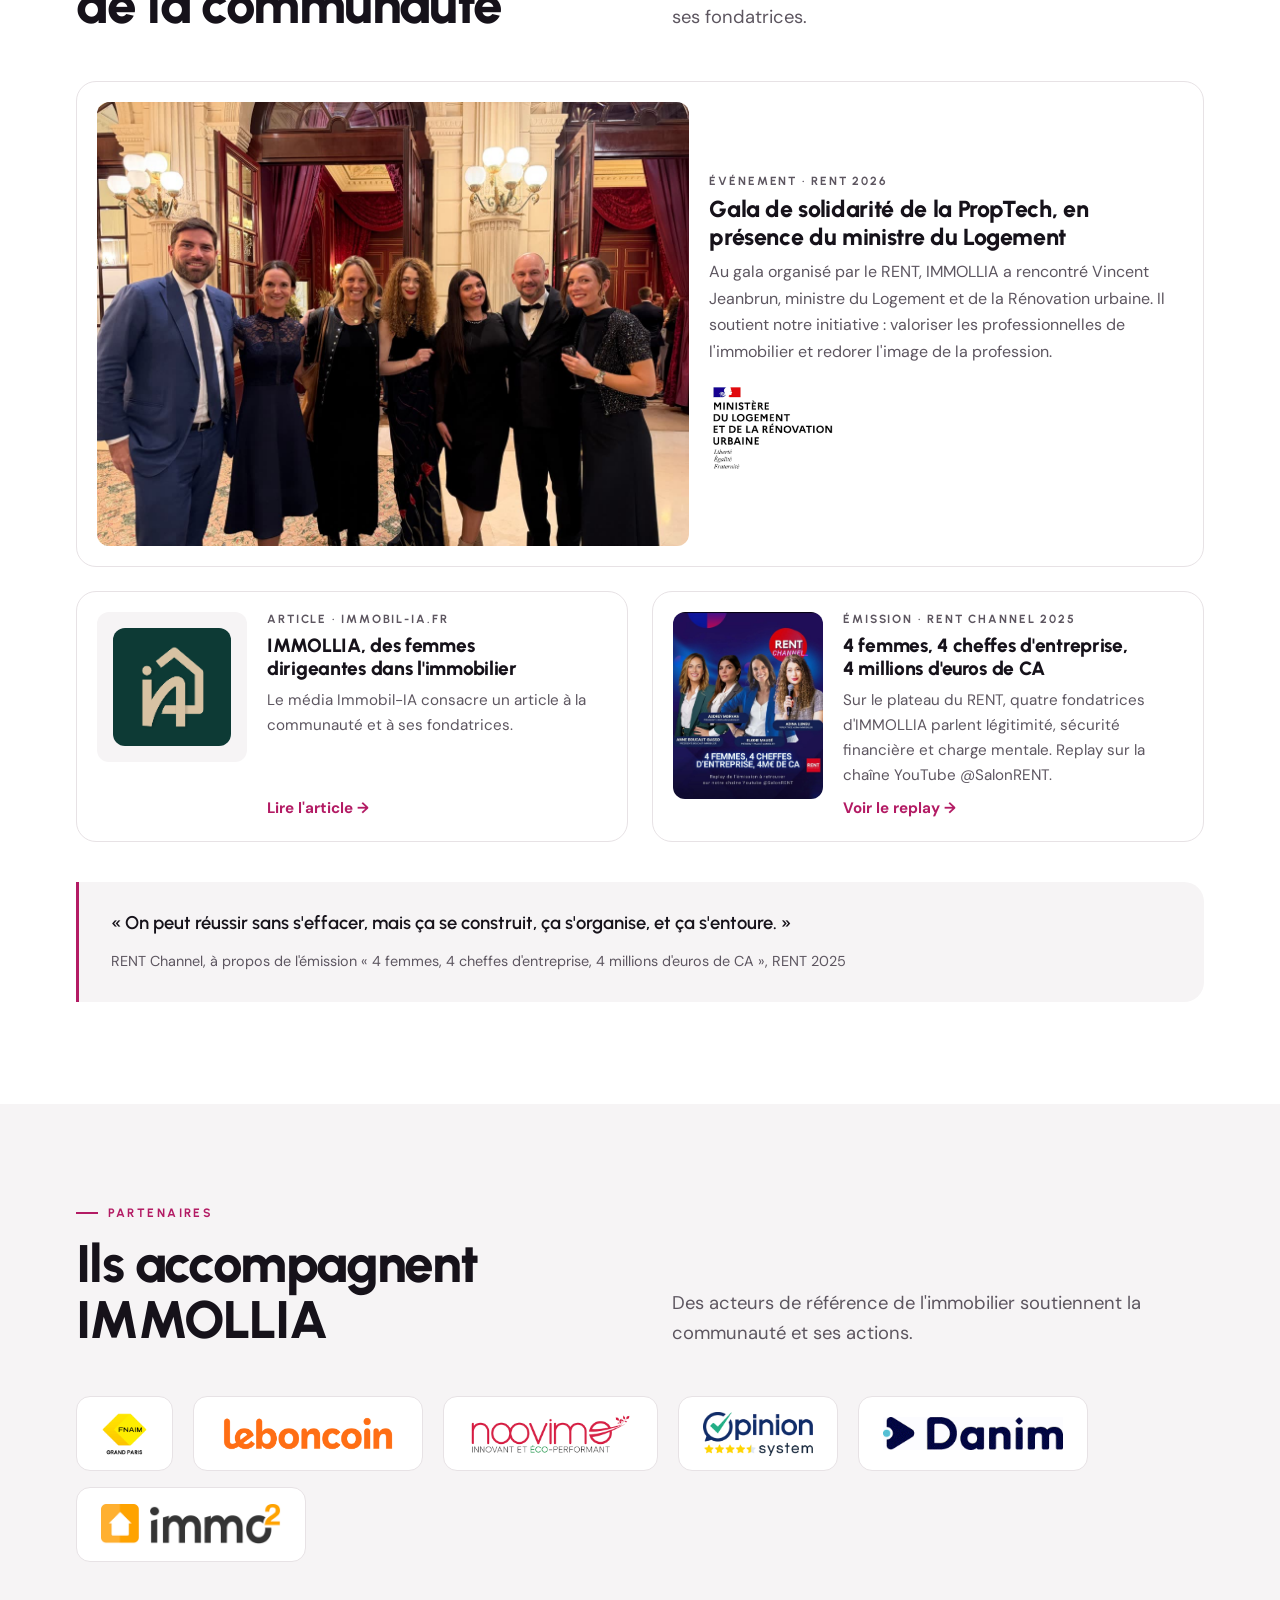
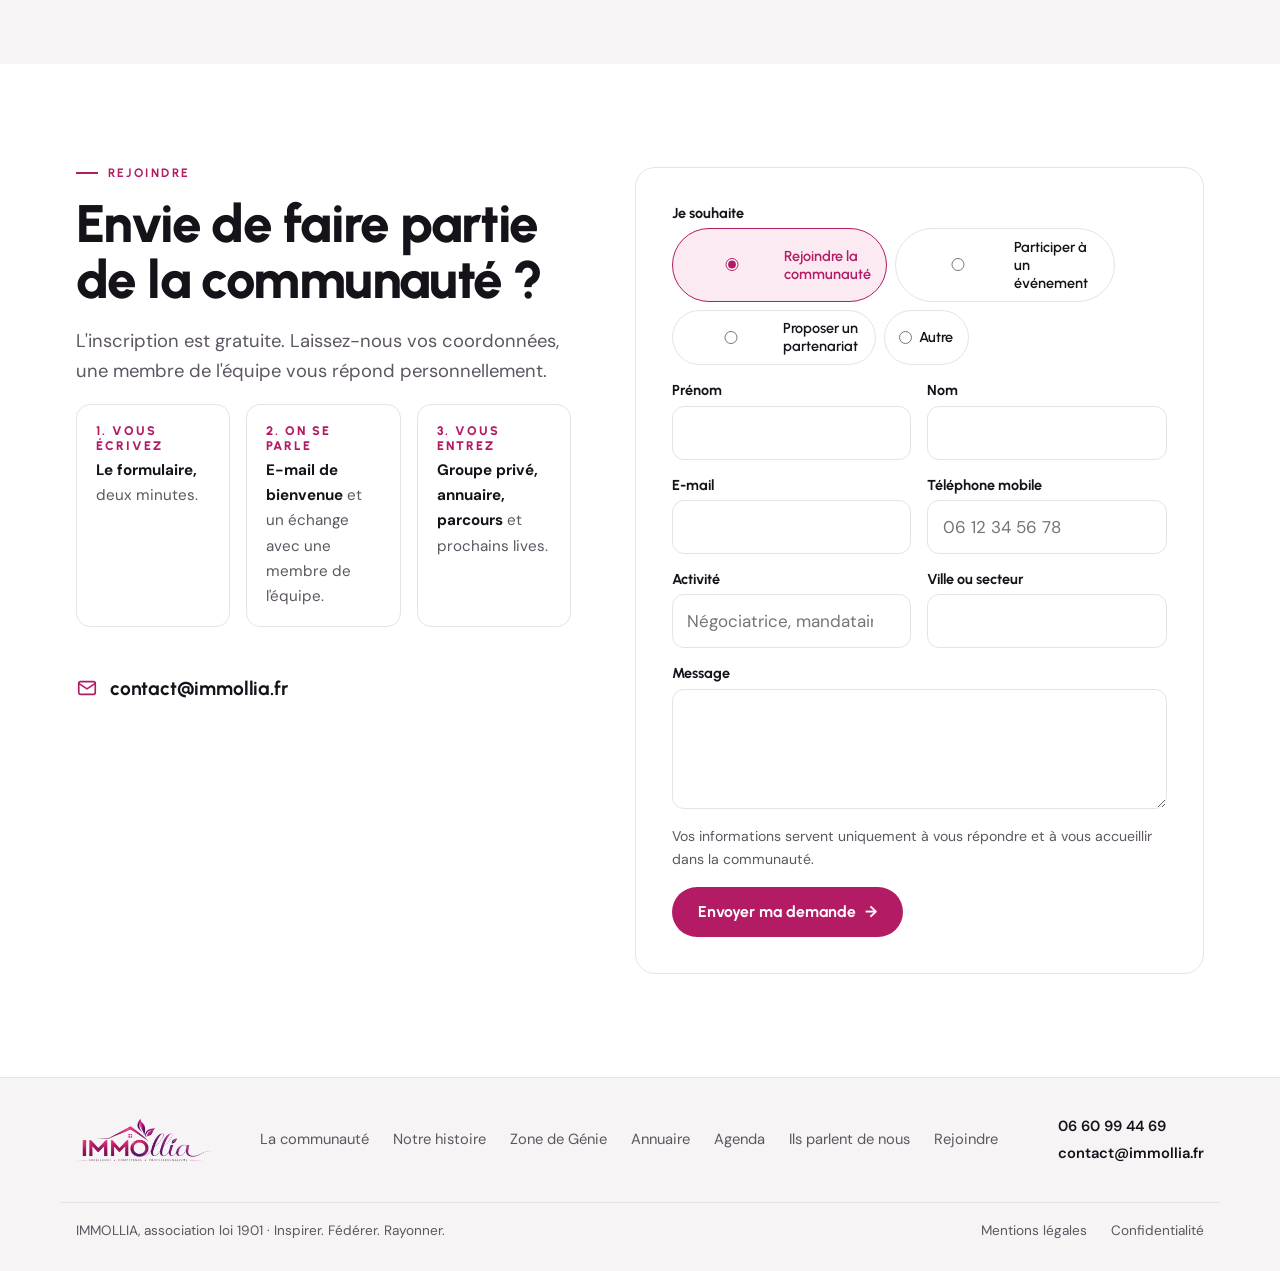
==== commit 1fcd5e67: "Accueil : photo du gala « À la une » en haut de page ; photo entière dans la presse ; styles version" ====
--- a/index.html
+++ b/index.html
@@ -11,7 +11,7 @@
 <link rel="preconnect" href="https://fonts.googleapis.com">
 <link rel="preconnect" href="https://fonts.gstatic.com" crossorigin>
 <link rel="stylesheet" href="https://fonts.googleapis.com/css2?family=Urbanist:wght@500;600;700;800&family=DM+Sans:opsz,wght@9..40,400;9..40,500;9..40,700&display=swap">
-<link rel="stylesheet" href="assets/site.css">
+<link rel="stylesheet" href="assets/site.css?v=20261104b">
 </head>
 <body>
 
@@ -76,6 +76,15 @@
         <a href="#fondatrices"><img src="assets/portraits/portrait-4.jpg" alt="Émilie Viala" width="88" height="88"><span>Émilie</span></a>
         <p><strong>Cinq membres fondatrices,</strong> cinq dirigeantes d'agences. <a href="#histoire">Notre histoire →</a></p>
       </div>
+      <a class="hero-news" href="#presse">
+        <img src="assets/gala-proptech-rent-2026.jpg" alt="La délégation IMMOLLIA et ses partenaires au gala de solidarité de la PropTech organisé par le RENT" width="1200" height="900">
+        <div>
+          <span class="label">À la une · RENT 2026</span>
+          <h2>Gala de solidarité de la PropTech, en présence du ministre du Logement</h2>
+          <p>Vincent Jeanbrun, ministre du Logement et de la Rénovation urbaine, soutient l'initiative d'IMMOLLIA : valoriser les professionnelles de l'immobilier et redorer l'image de la profession.</p>
+          <img class="press-logo" src="assets/logo-ministere-logement.png" alt="Ministère du Logement et de la Rénovation urbaine" width="216" height="148">
+        </div>
+      </a>
     </div>
   </section>
 
@@ -432,6 +441,6 @@
   </div>
 </footer>
 
-<script src="assets/site.js"></script>
+<script src="assets/site.js?v=20261104b"></script>
 </body>
 </html>
--- a/assets/site.css
+++ b/assets/site.css
@@ -461,3 +461,14 @@
 .press-card--wide p { font-size: 1rem; }
 .press-logo { width: 130px; height: auto; margin-top: 0.75rem; }
 @media (max-width: 880px) { .press-card--wide { grid-template-columns: 1fr; } }
+.press-card--wide .press-thumb { aspect-ratio: auto; }
+.press-card--wide .press-thumb img { height: auto; }
+
+/* Accueil : « À la une » (photo entière) */
+.hero-news { margin-top: 2.5rem; display: grid; grid-template-columns: minmax(0, 1.3fr) 1fr; gap: 2rem; align-items: center; padding: 1.25rem; border: 1px solid var(--line); border-radius: var(--r); background: var(--soft); text-decoration: none; color: var(--ink); }
+.hero-news:hover { border-color: var(--accent); }
+.hero-news > img { width: 100%; height: auto; display: block; border-radius: 12px; }
+.hero-news > div { display: flex; flex-direction: column; gap: 0.75rem; min-width: 0; }
+.hero-news h2 { font-size: clamp(1.35rem, 2.4vw, 1.9rem); line-height: 1.15; }
+.hero-news p { color: var(--ink-soft); }
+@media (max-width: 880px) { .hero-news { grid-template-columns: 1fr; gap: 1.25rem; } }
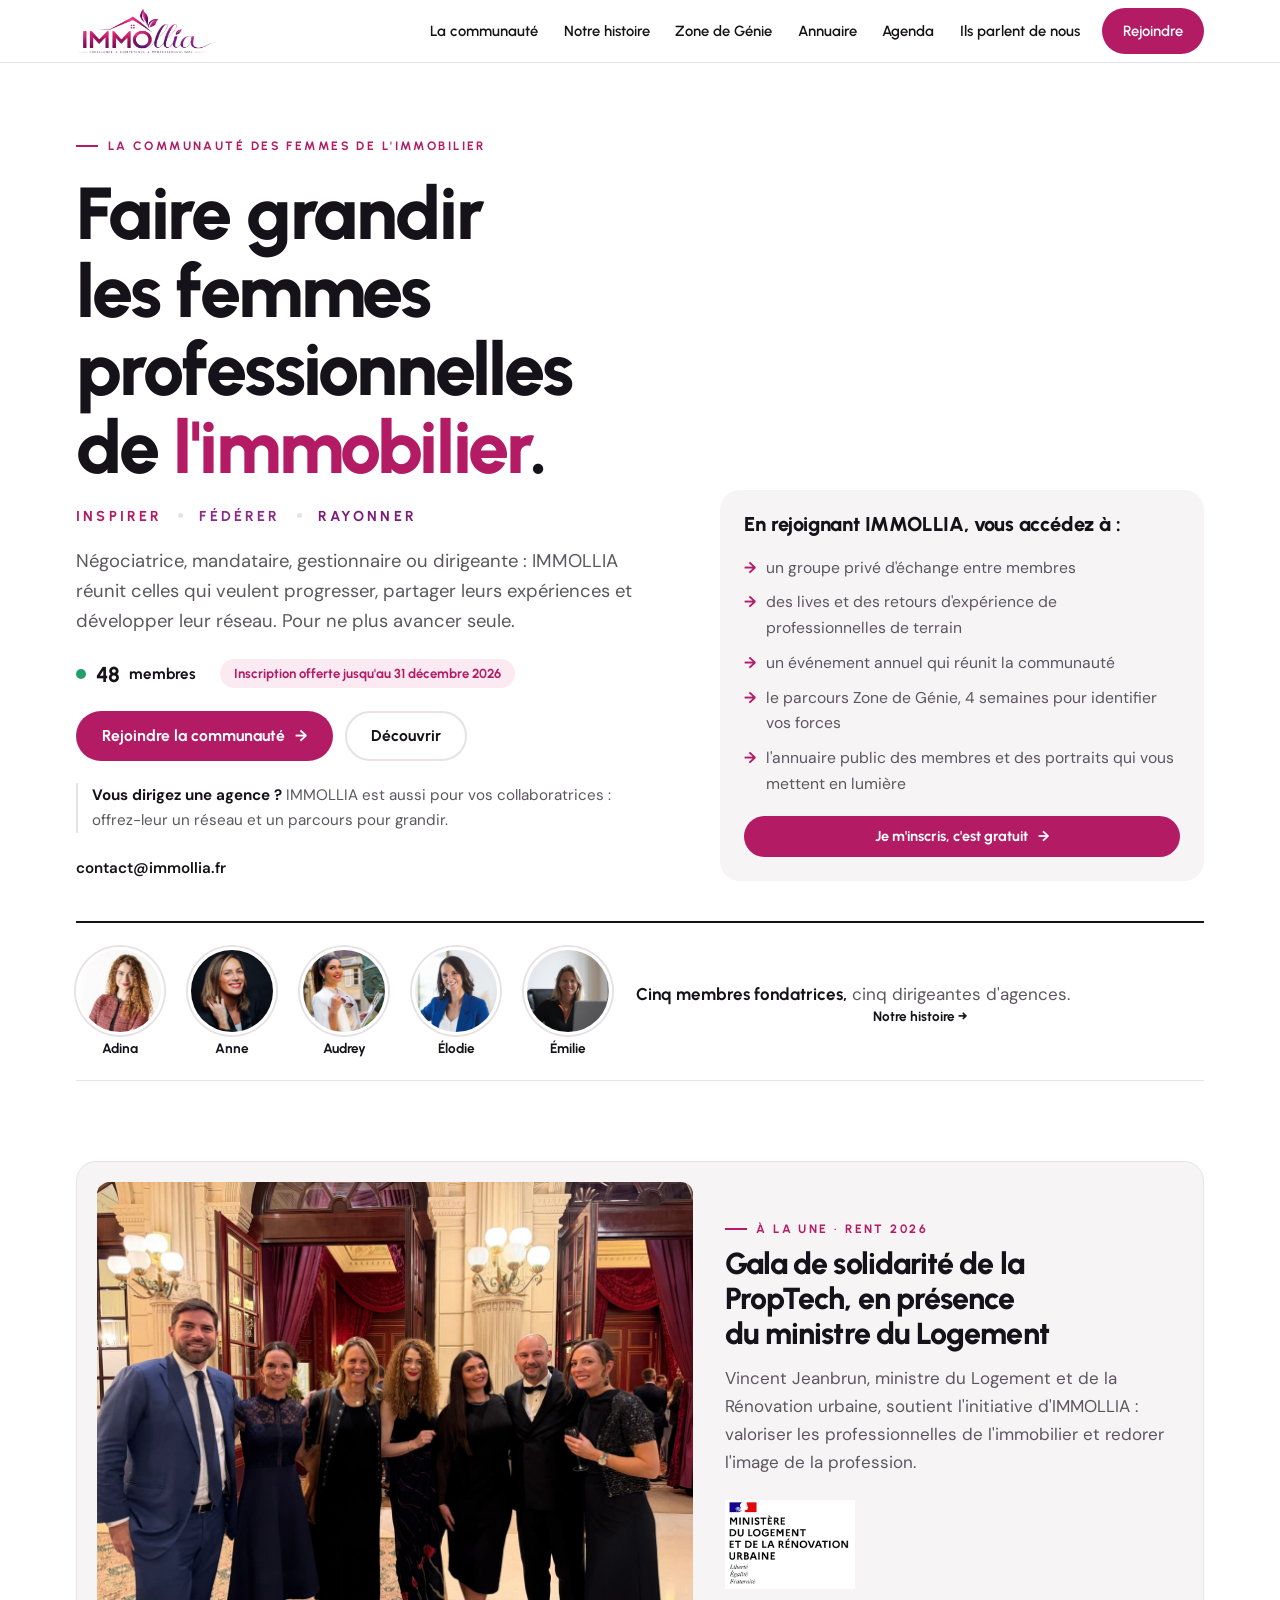
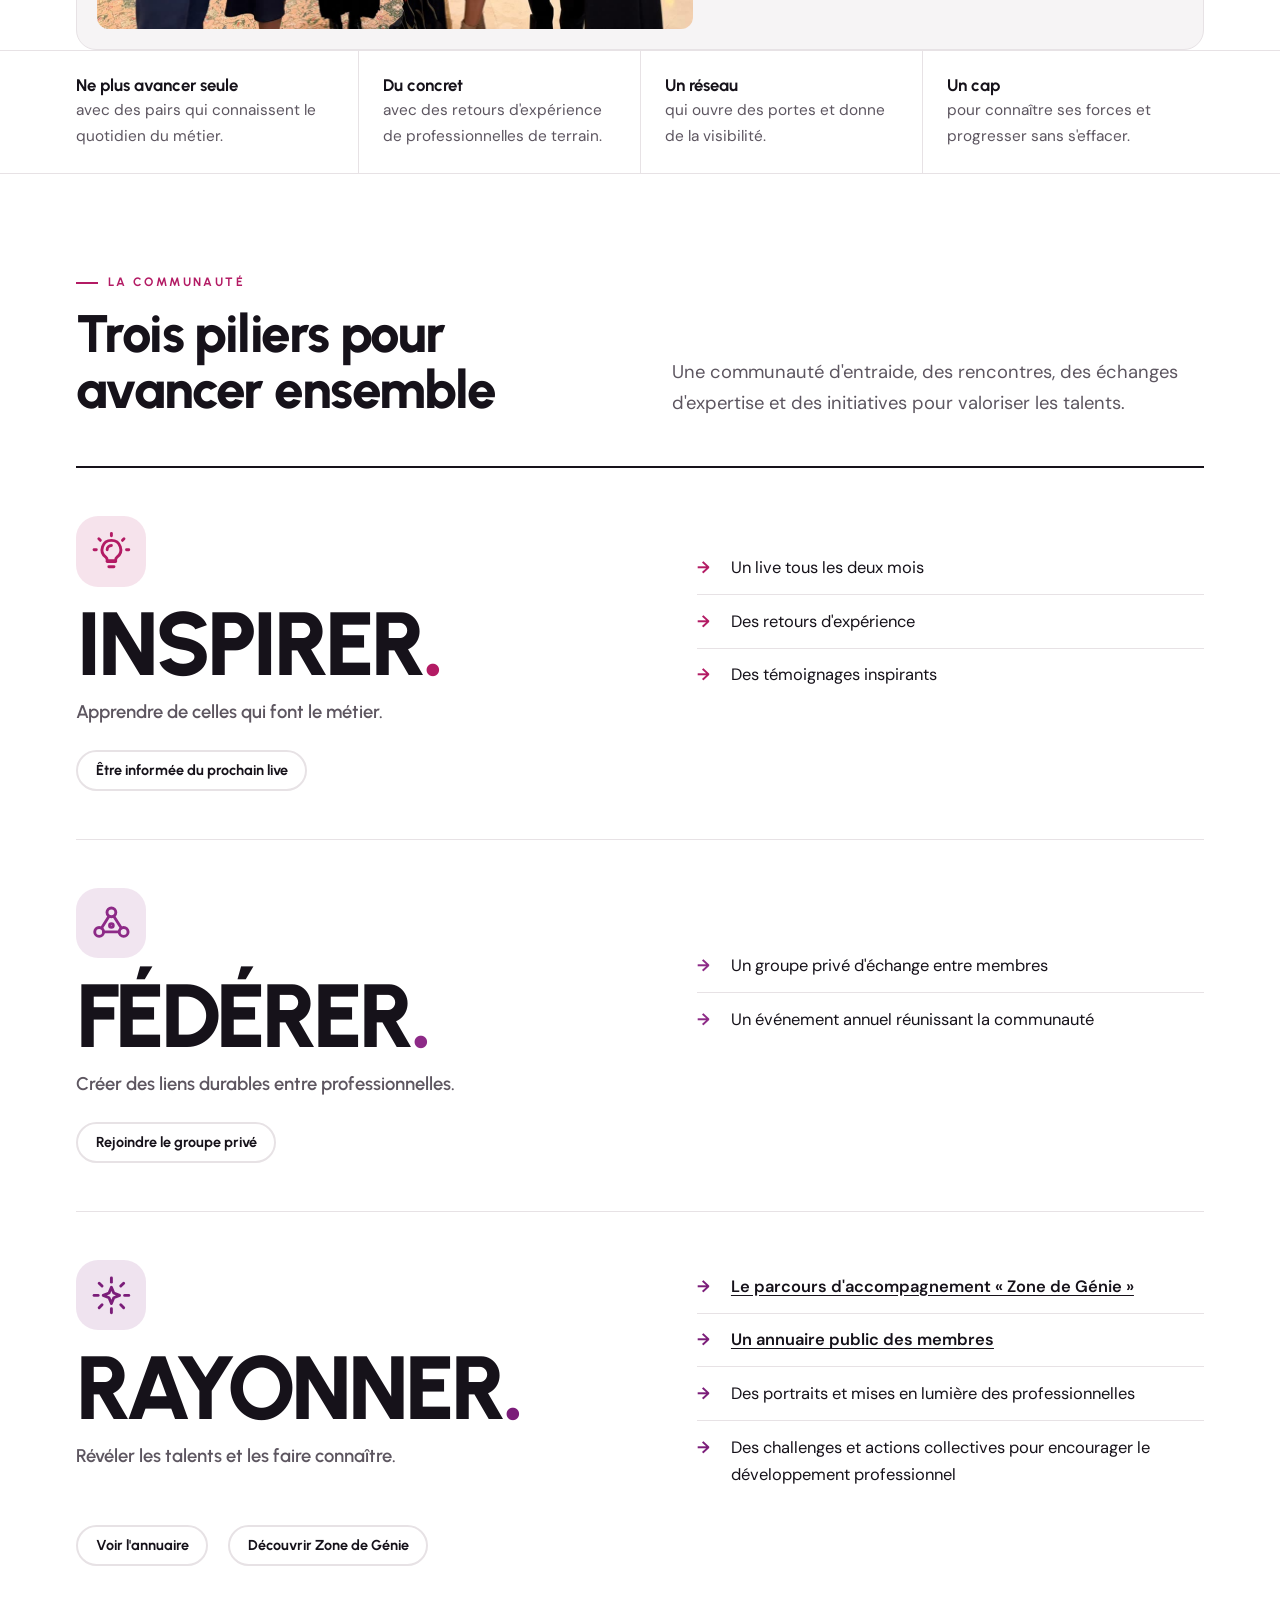
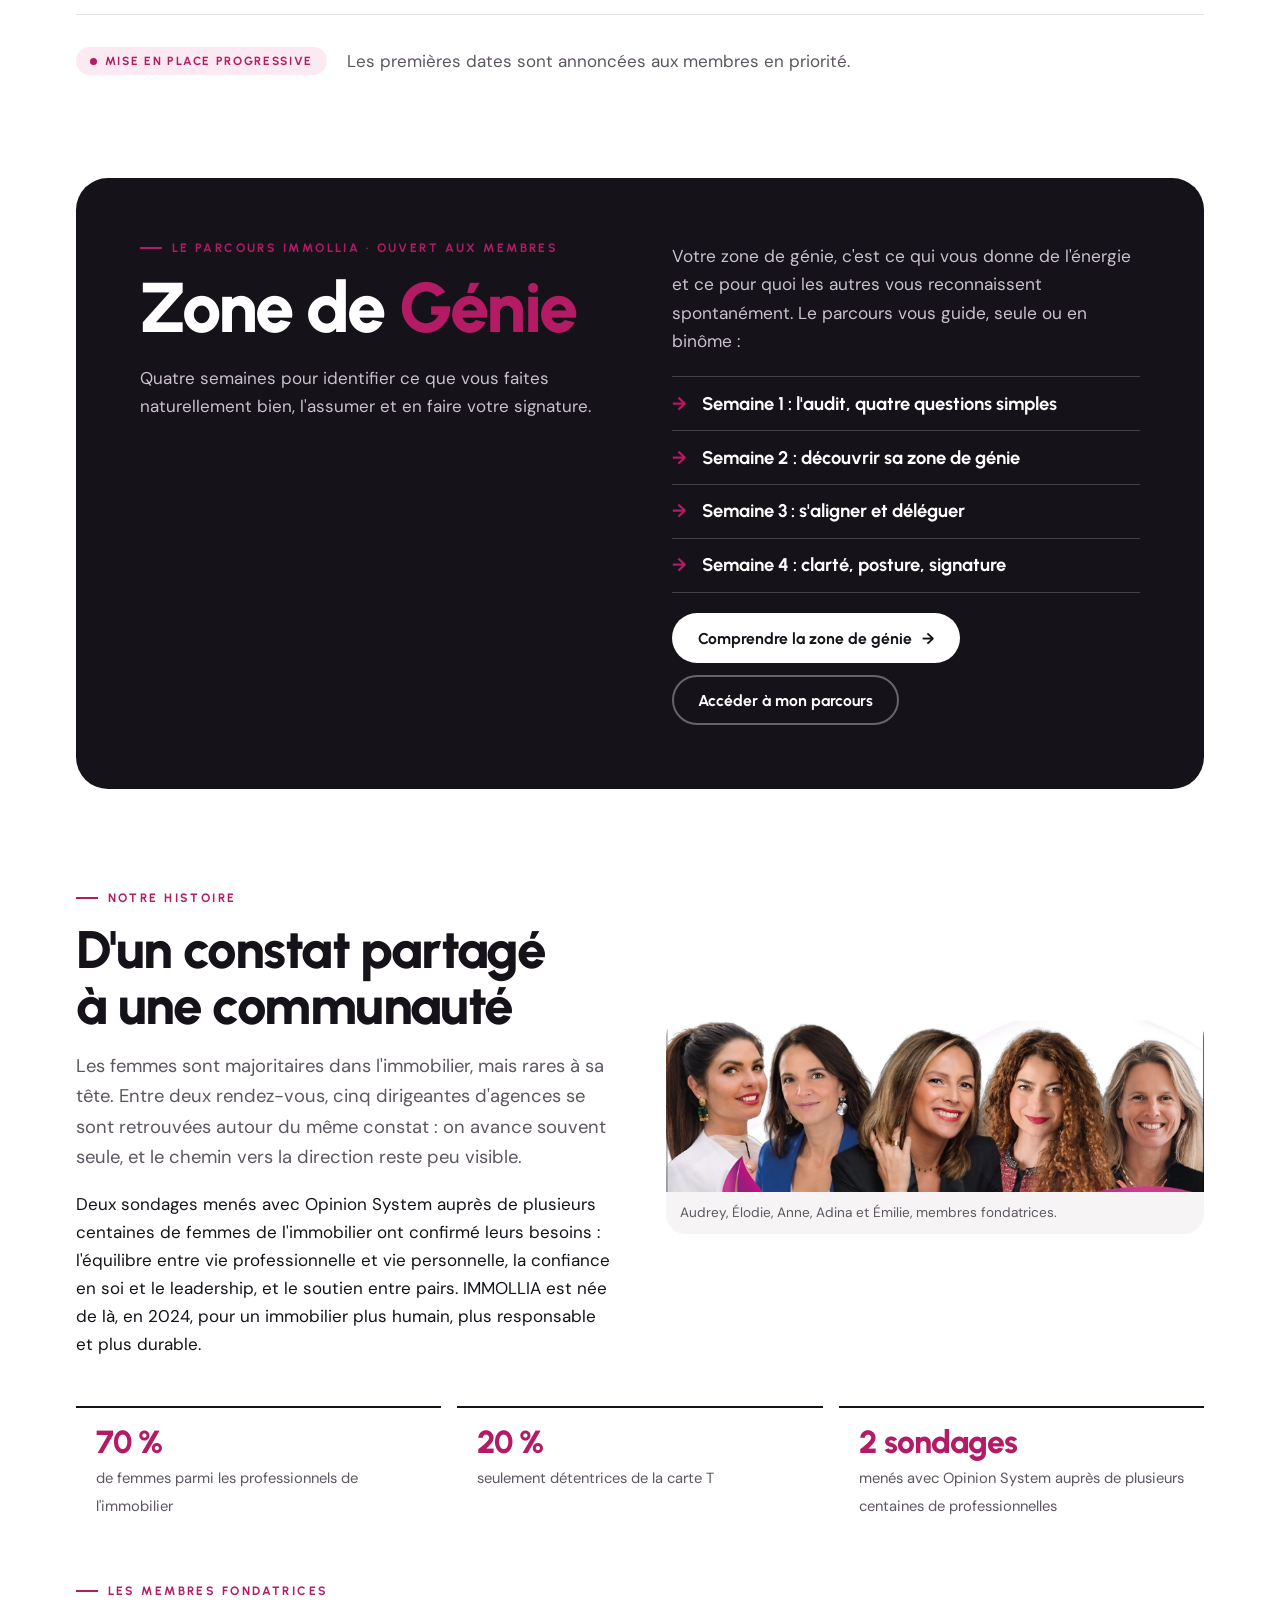
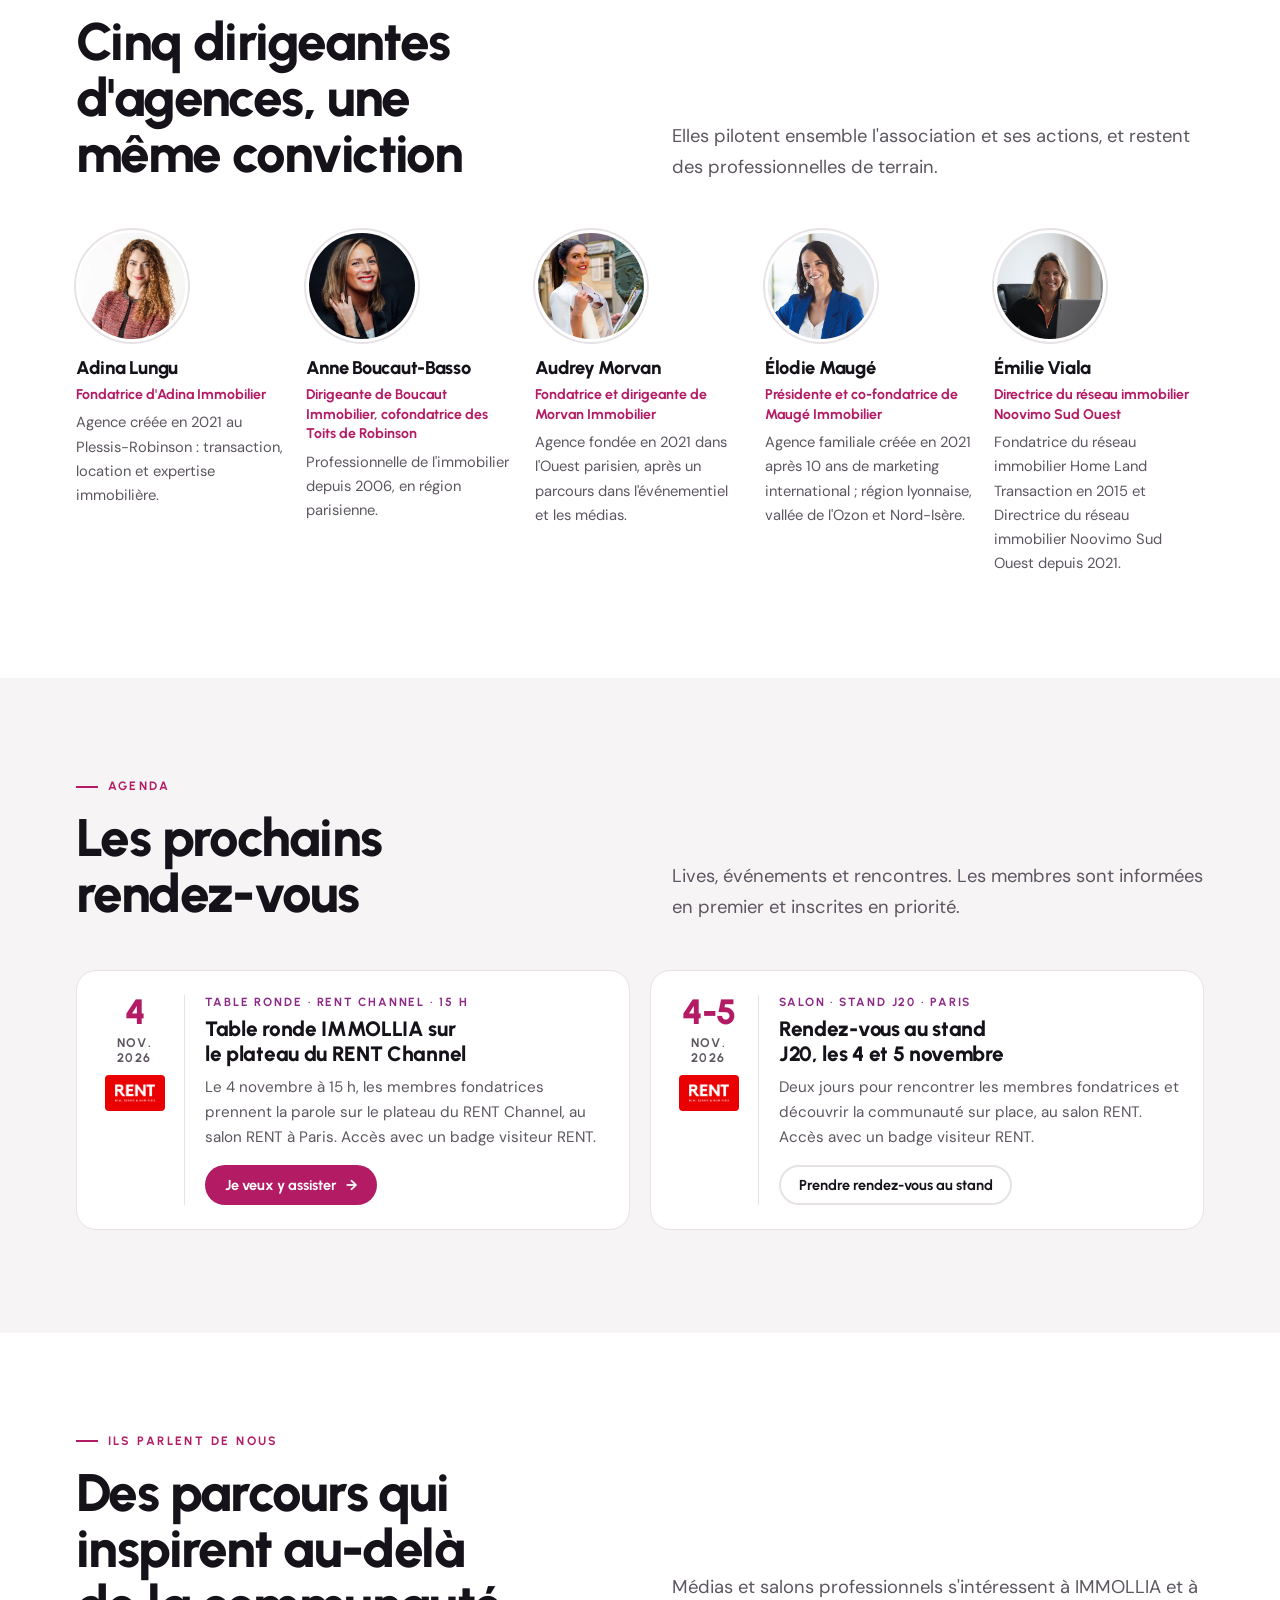
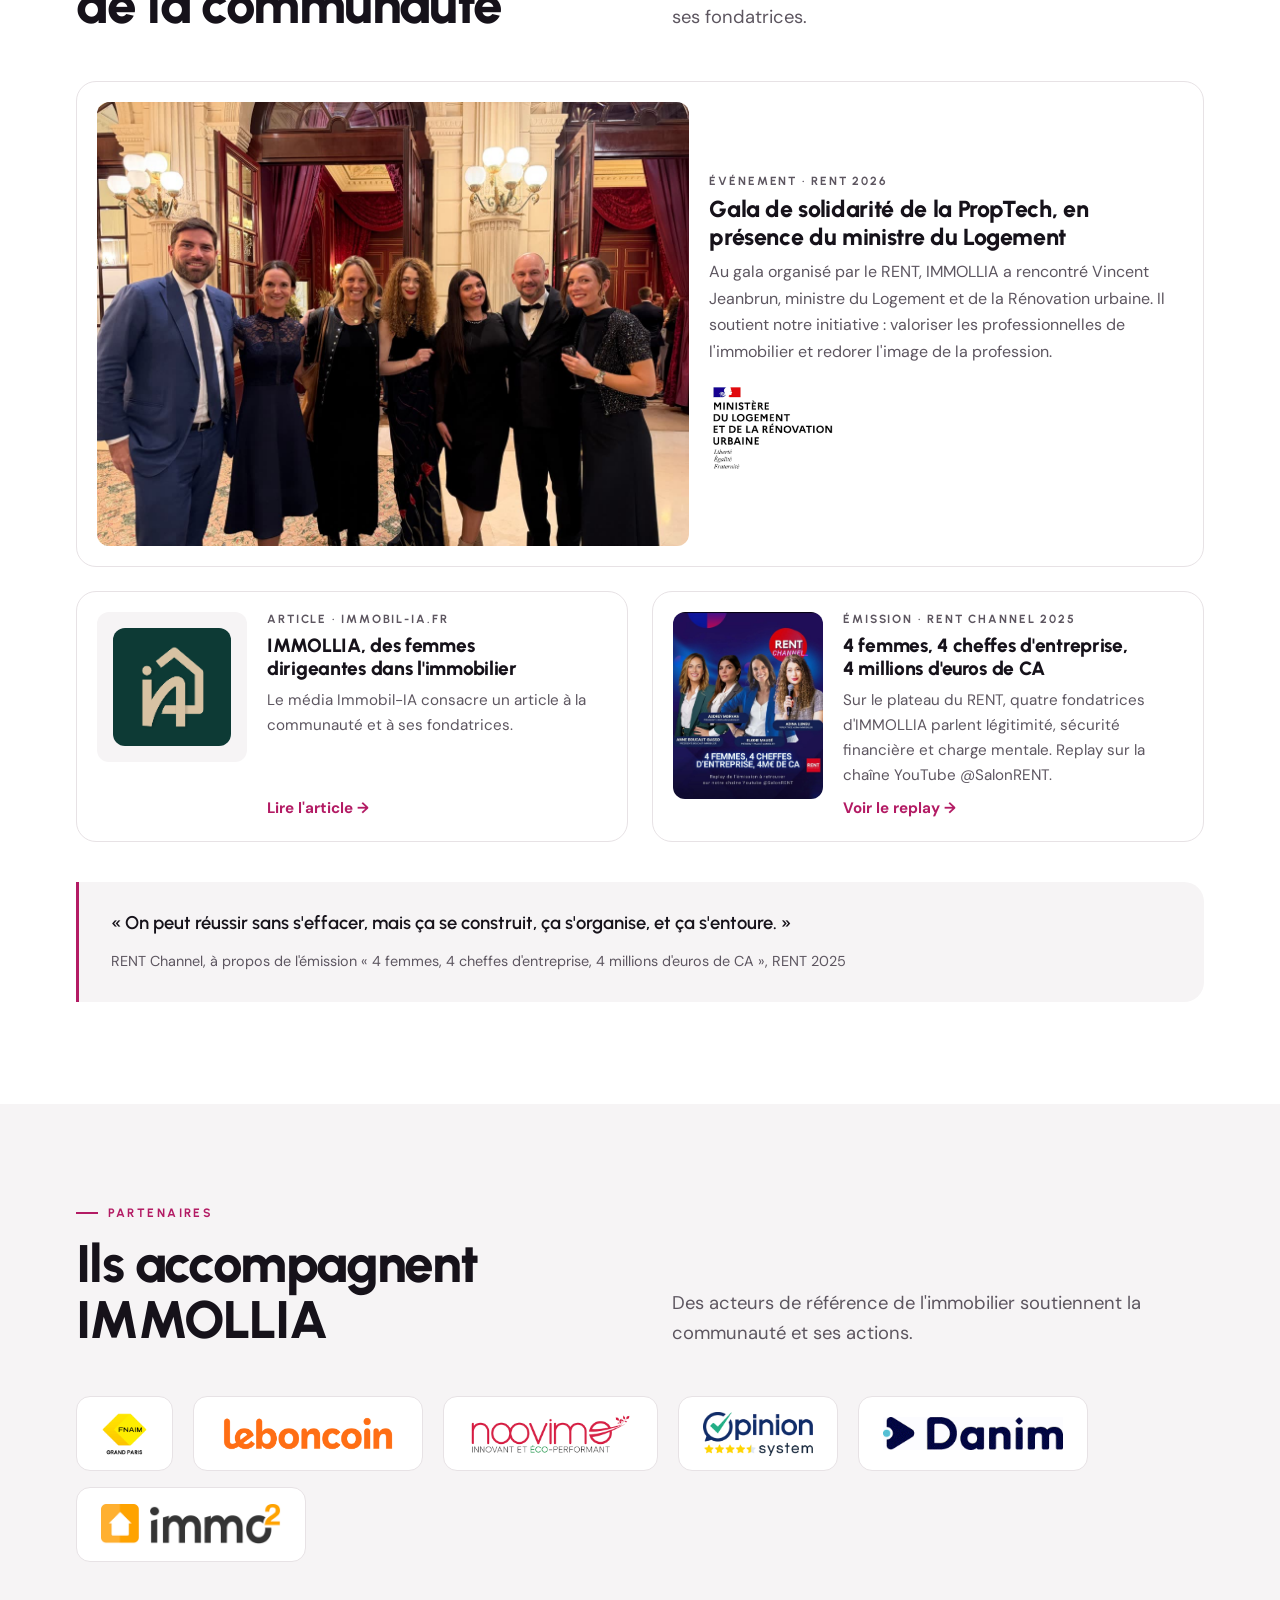
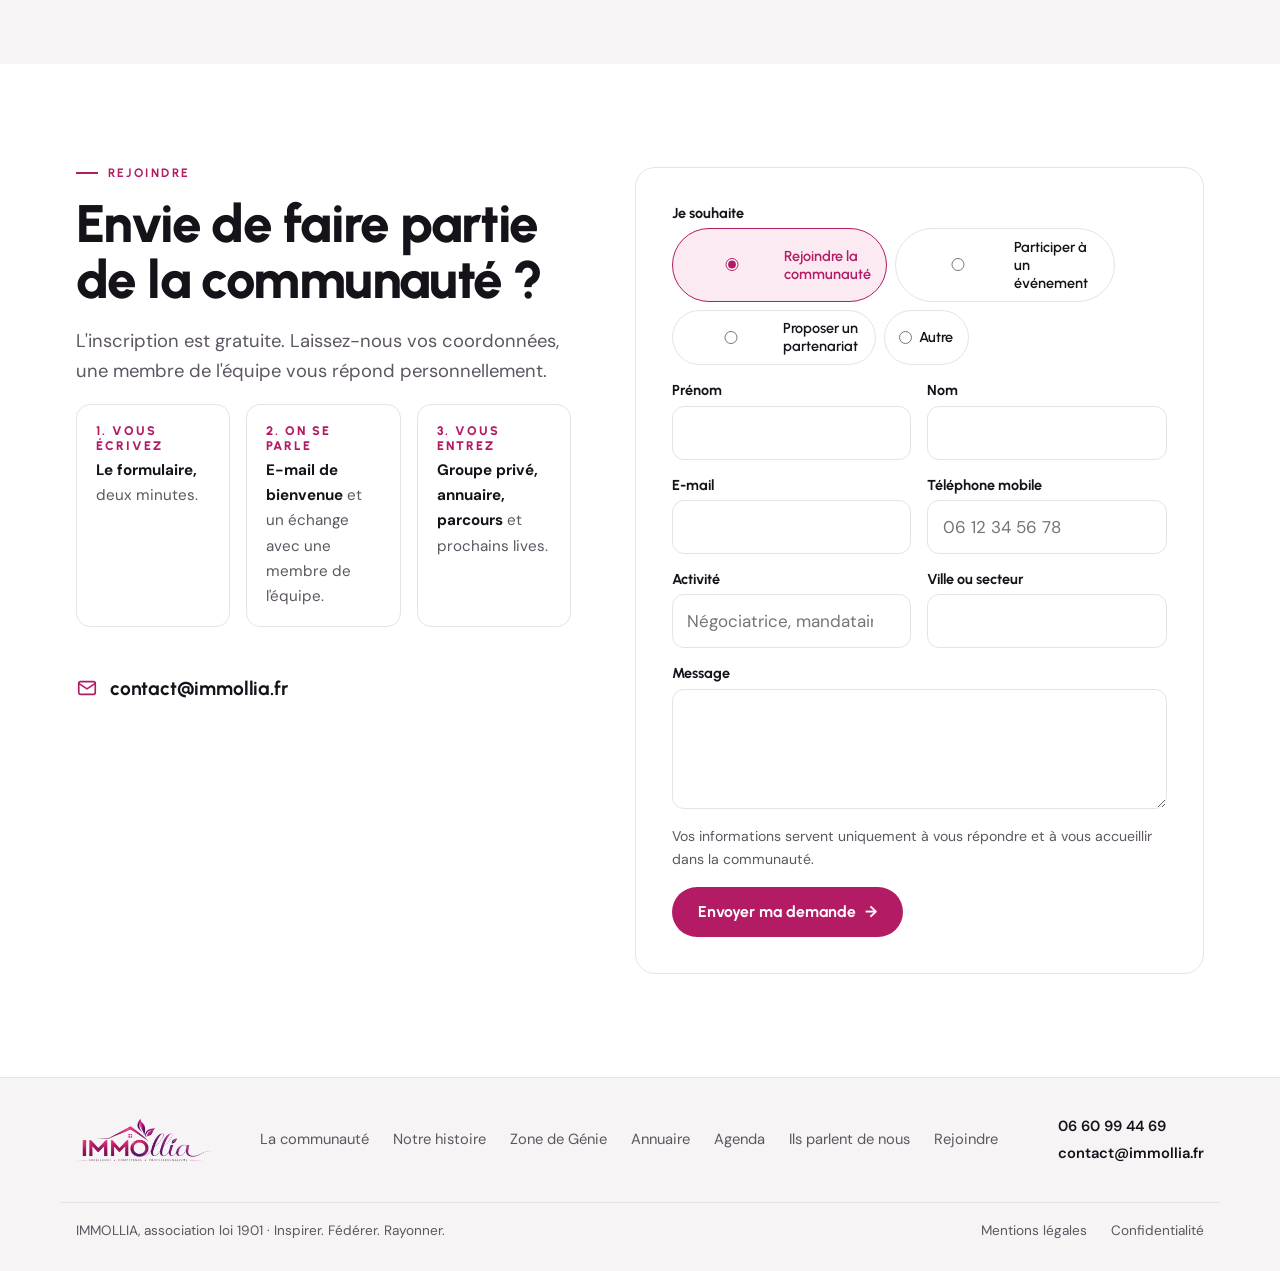
==== commit a0c0384b: "Parcours Zone de Génie v1.3 : afficher le mot de passe, mot de passe oublié par e-mail ; parcours ou" ====
--- a/index.html
+++ b/index.html
@@ -158,7 +158,7 @@
     <div class="wrap">
       <div class="genie">
         <div class="stack">
-          <span class="label">Le parcours IMMOLLIA · ouverture très bientôt</span>
+          <span class="label">Le parcours IMMOLLIA · ouvert aux membres</span>
           <h2 id="genie-title">Zone de <span>Génie</span></h2>
           <p style="color:var(--dark-soft)">Quatre semaines pour identifier ce que vous faites naturellement bien, l'assumer et en faire votre signature.</p>
         </div>
@@ -172,7 +172,7 @@
           </ul>
           <div class="btn-row">
             <a href="zone-de-genie.html" class="btn btn--on-dark">Comprendre la zone de génie <span class="arrow" aria-hidden="true">→</span></a>
-            <a href="zone-de-genie.html#exercice" class="btn btn--ghost" style="color:var(--dark-ink);border-color:color-mix(in srgb,var(--dark-ink) 35%,transparent)">Faire le premier pas</a>
+            <a href="parcours/" class="btn btn--ghost" style="color:var(--dark-ink);border-color:color-mix(in srgb,var(--dark-ink) 35%,transparent)">Accéder à mon parcours</a>
           </div>
         </div>
       </div>
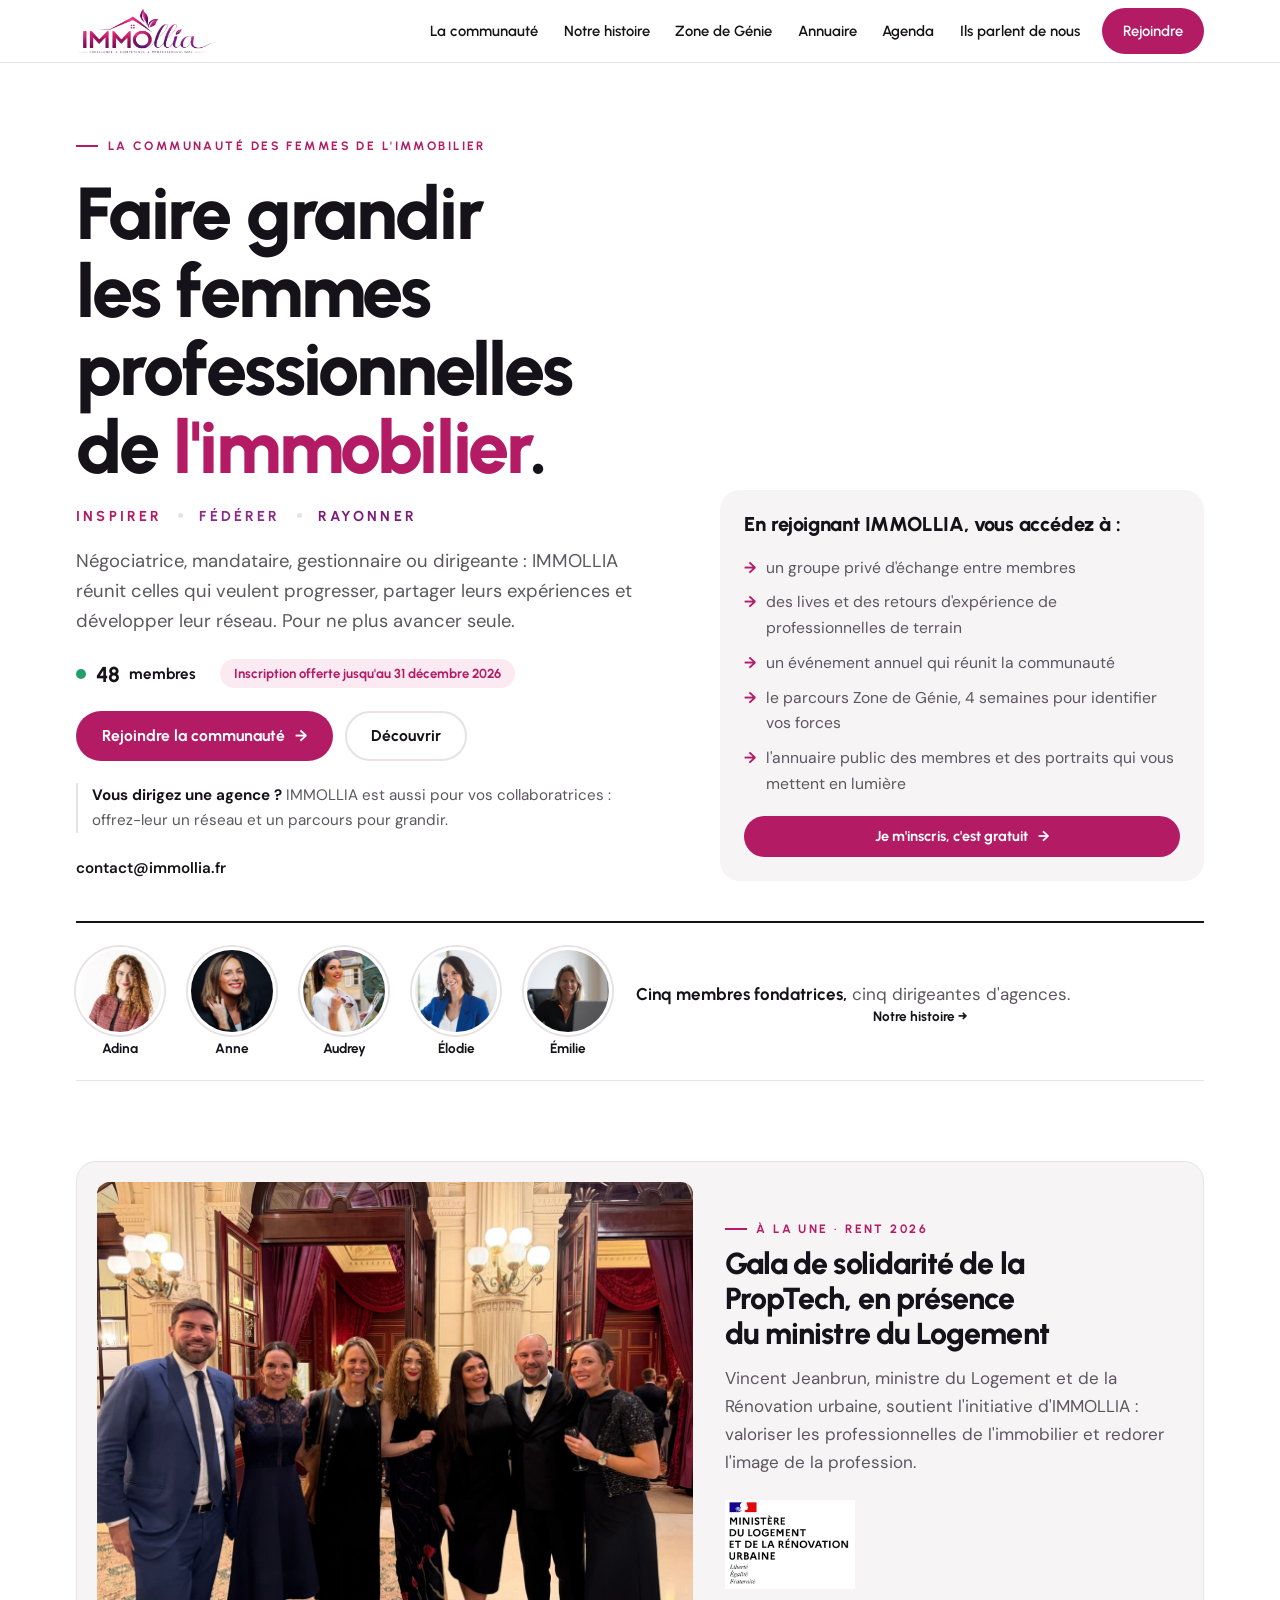
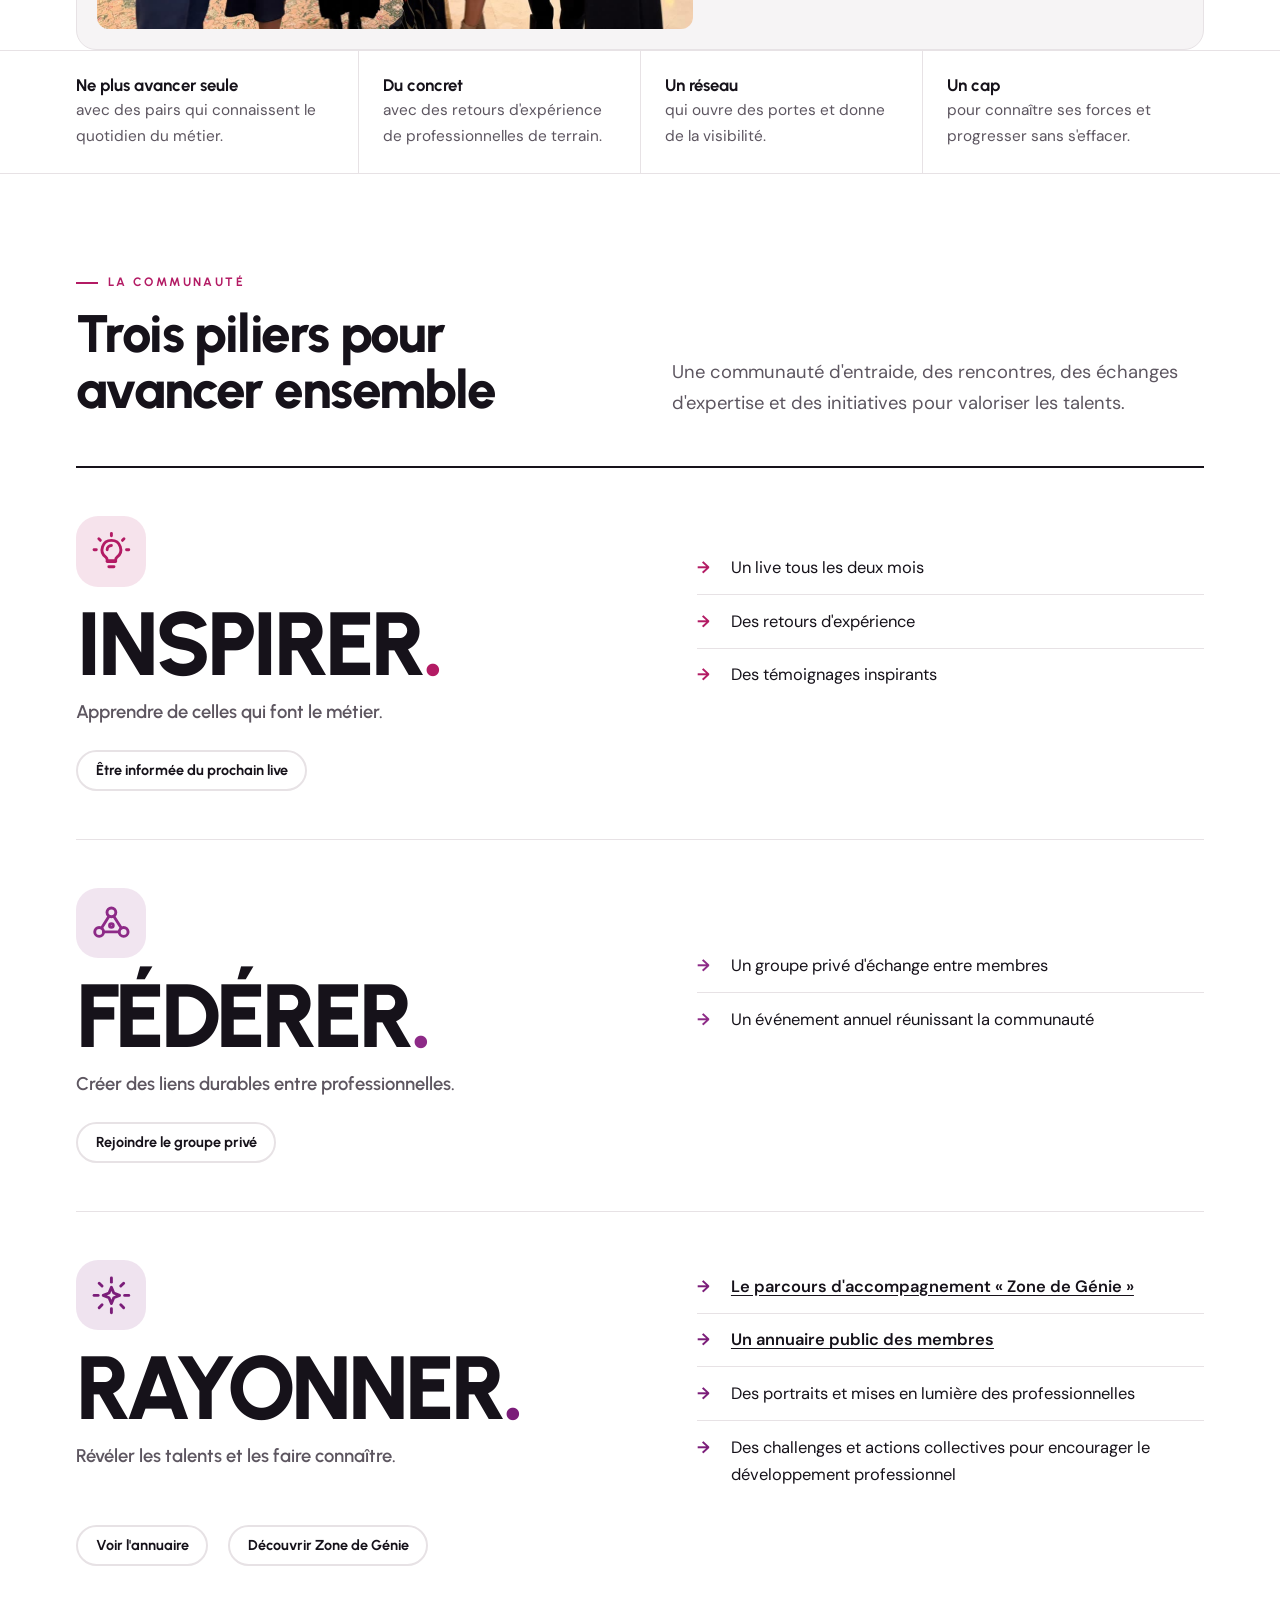
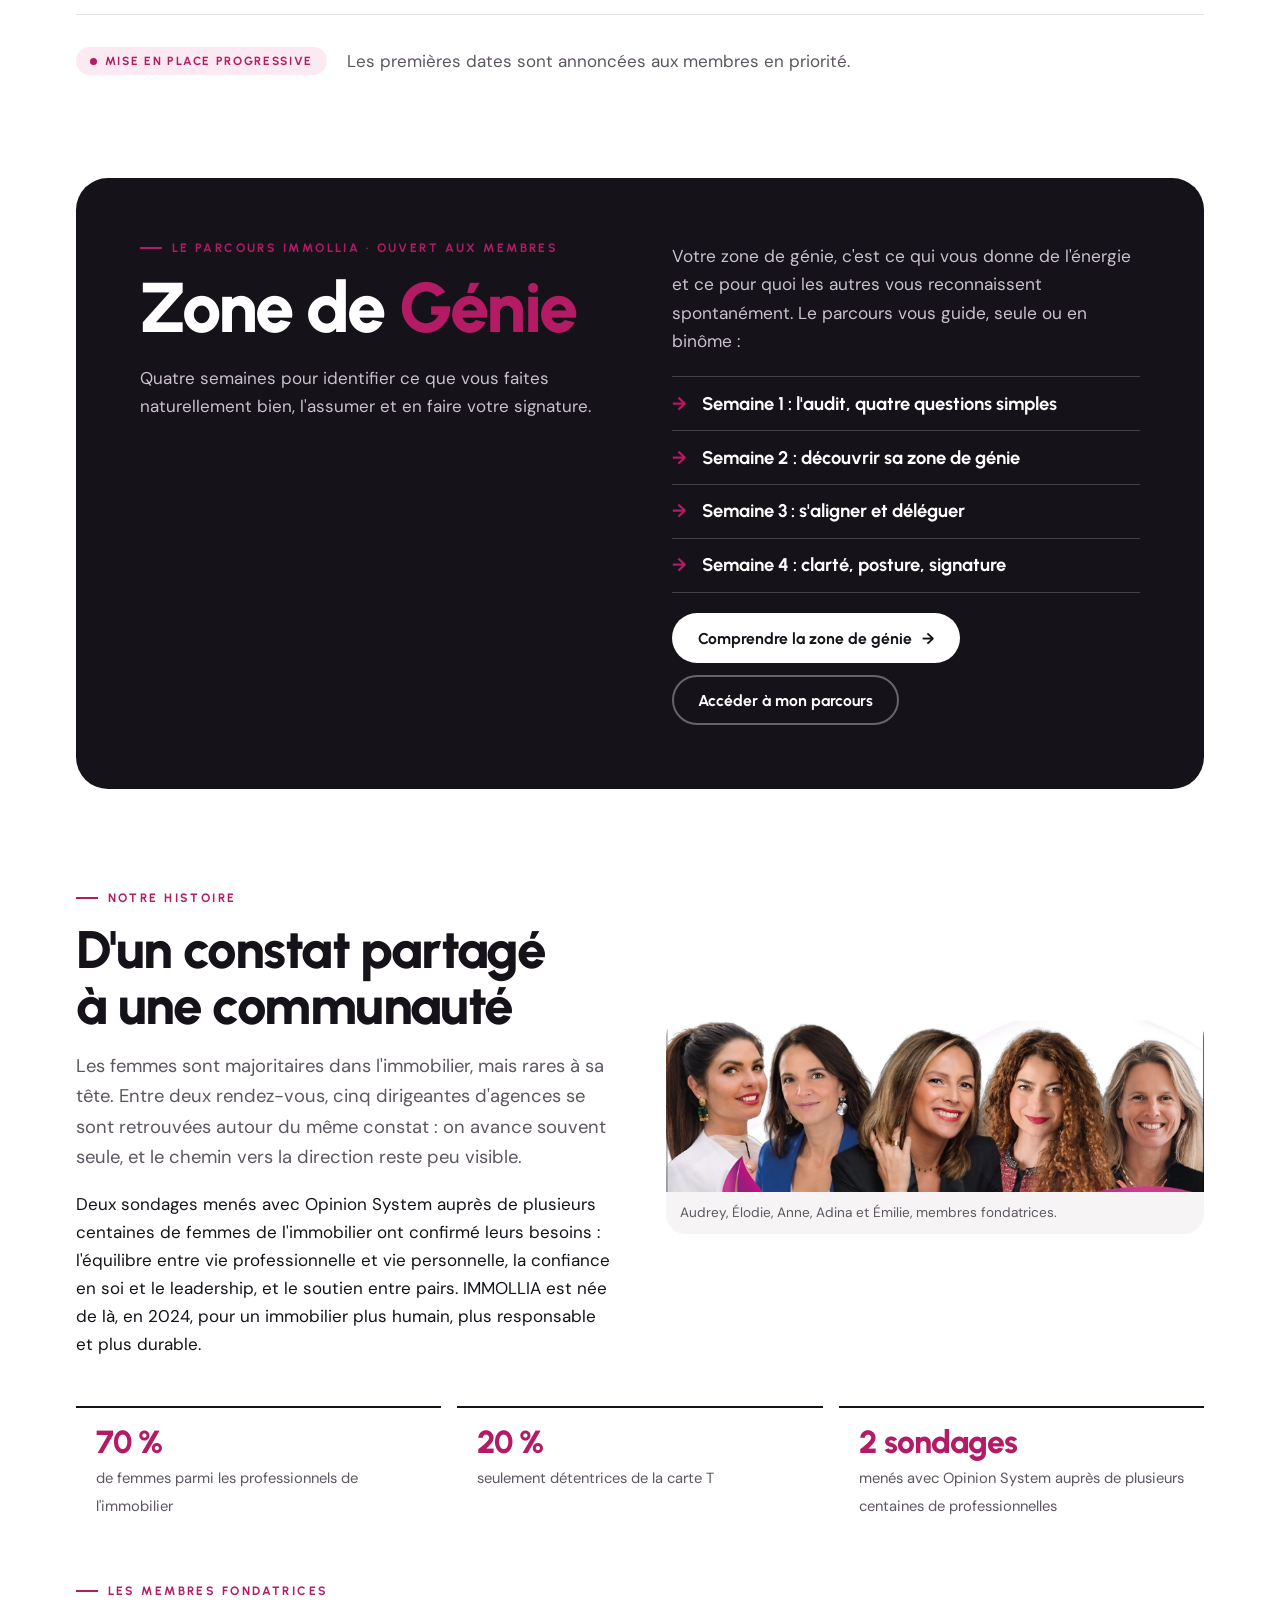
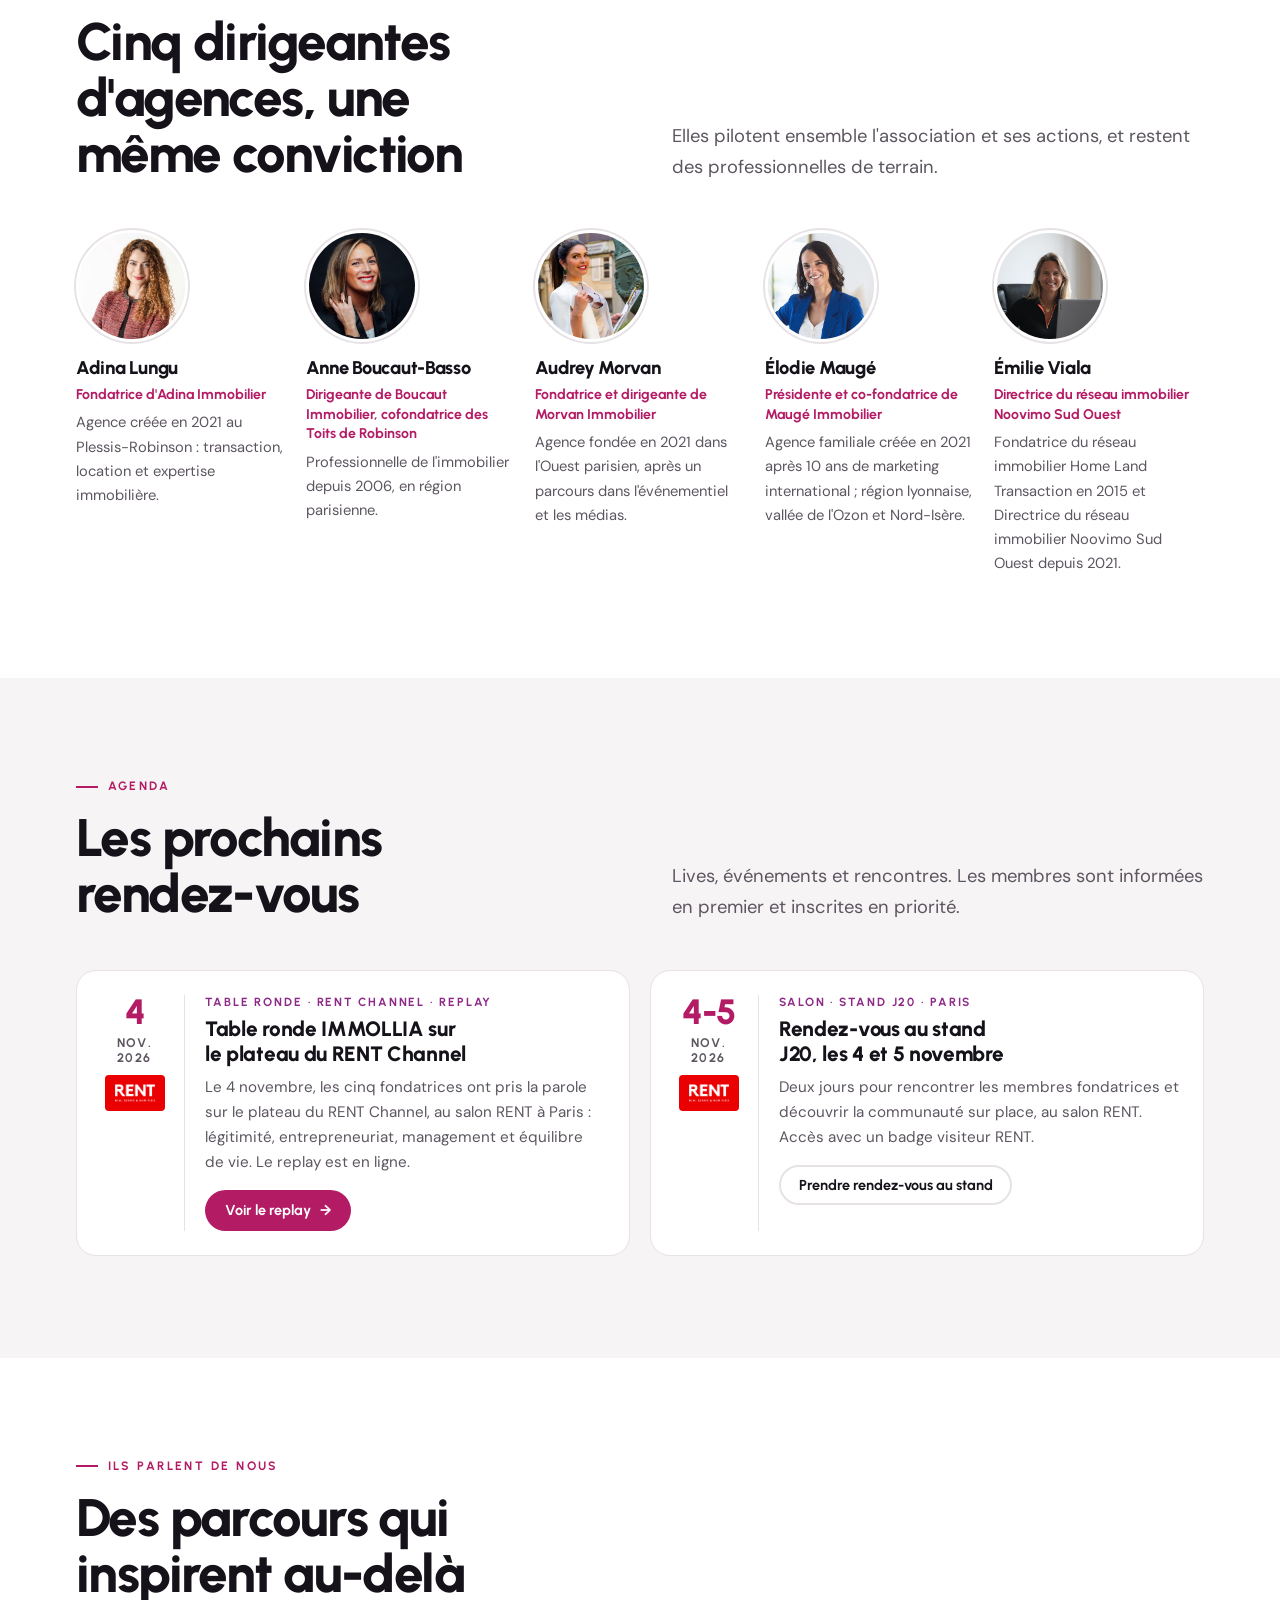
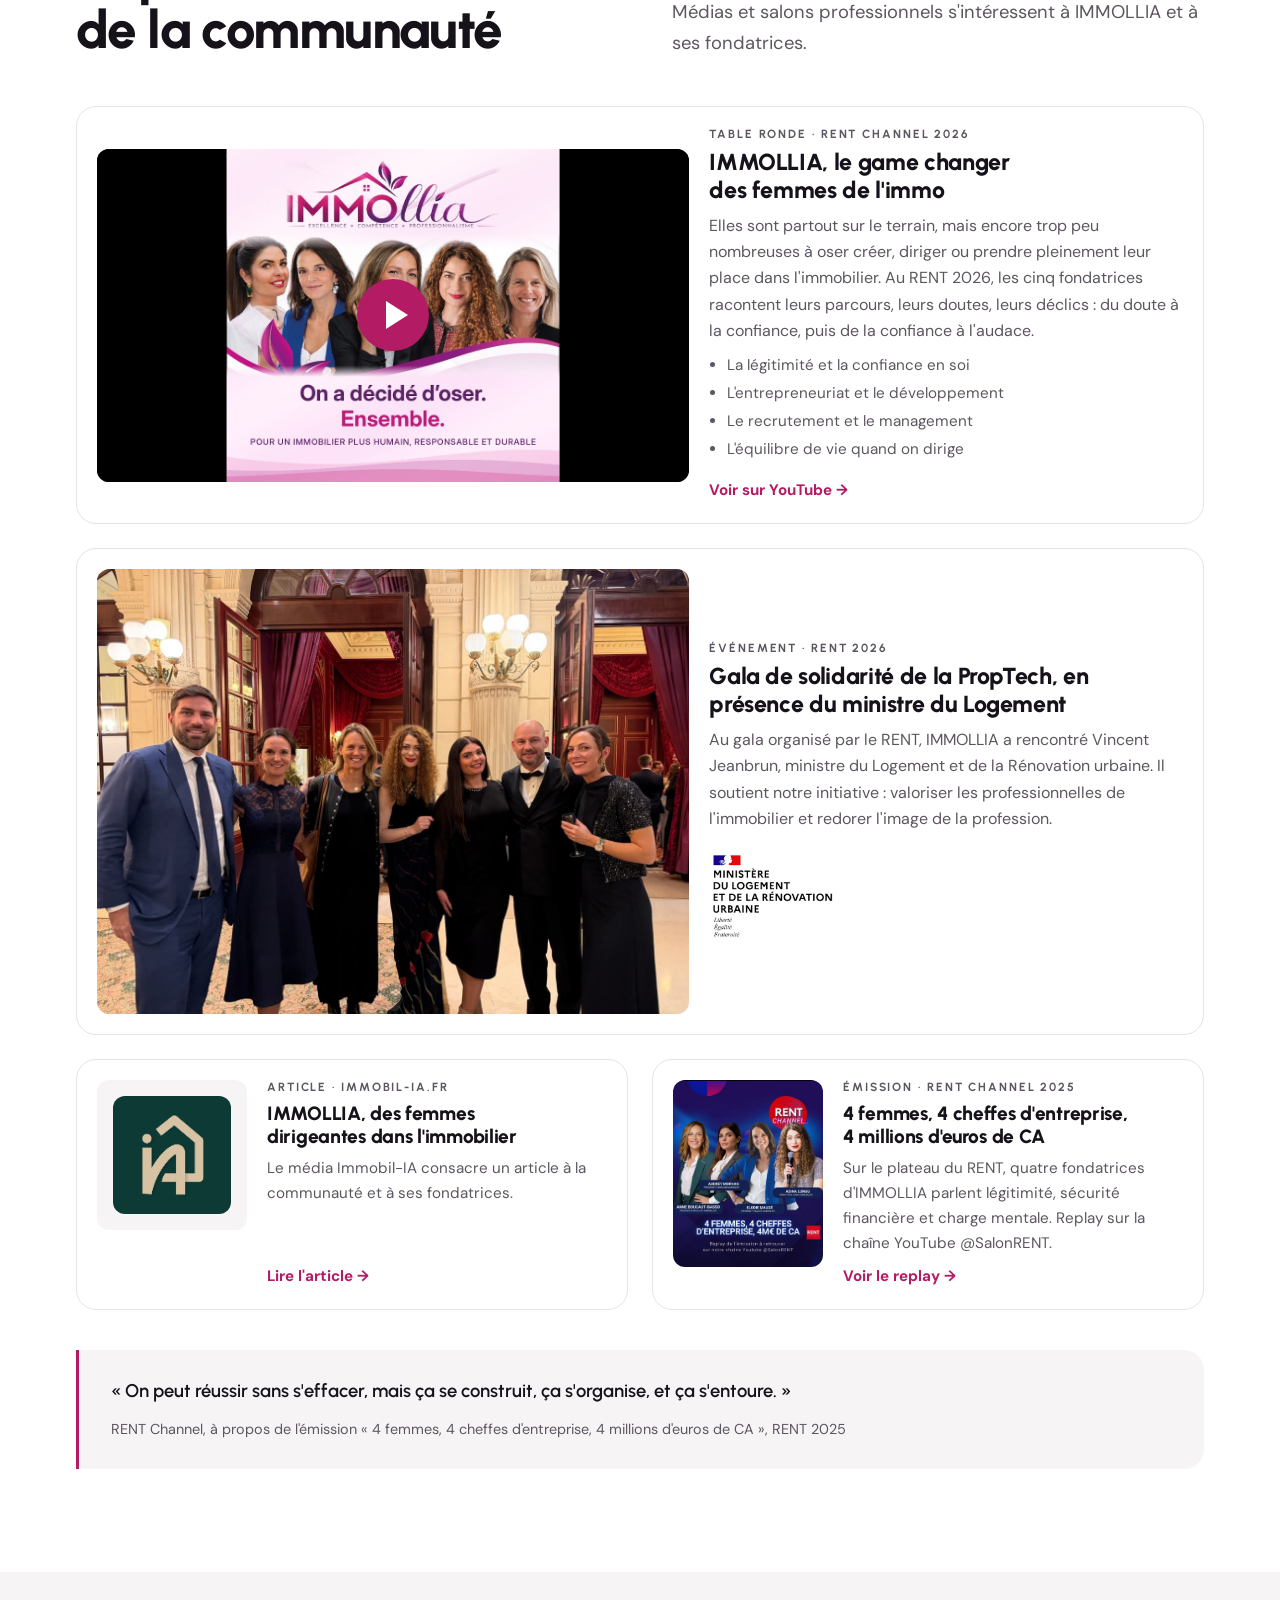
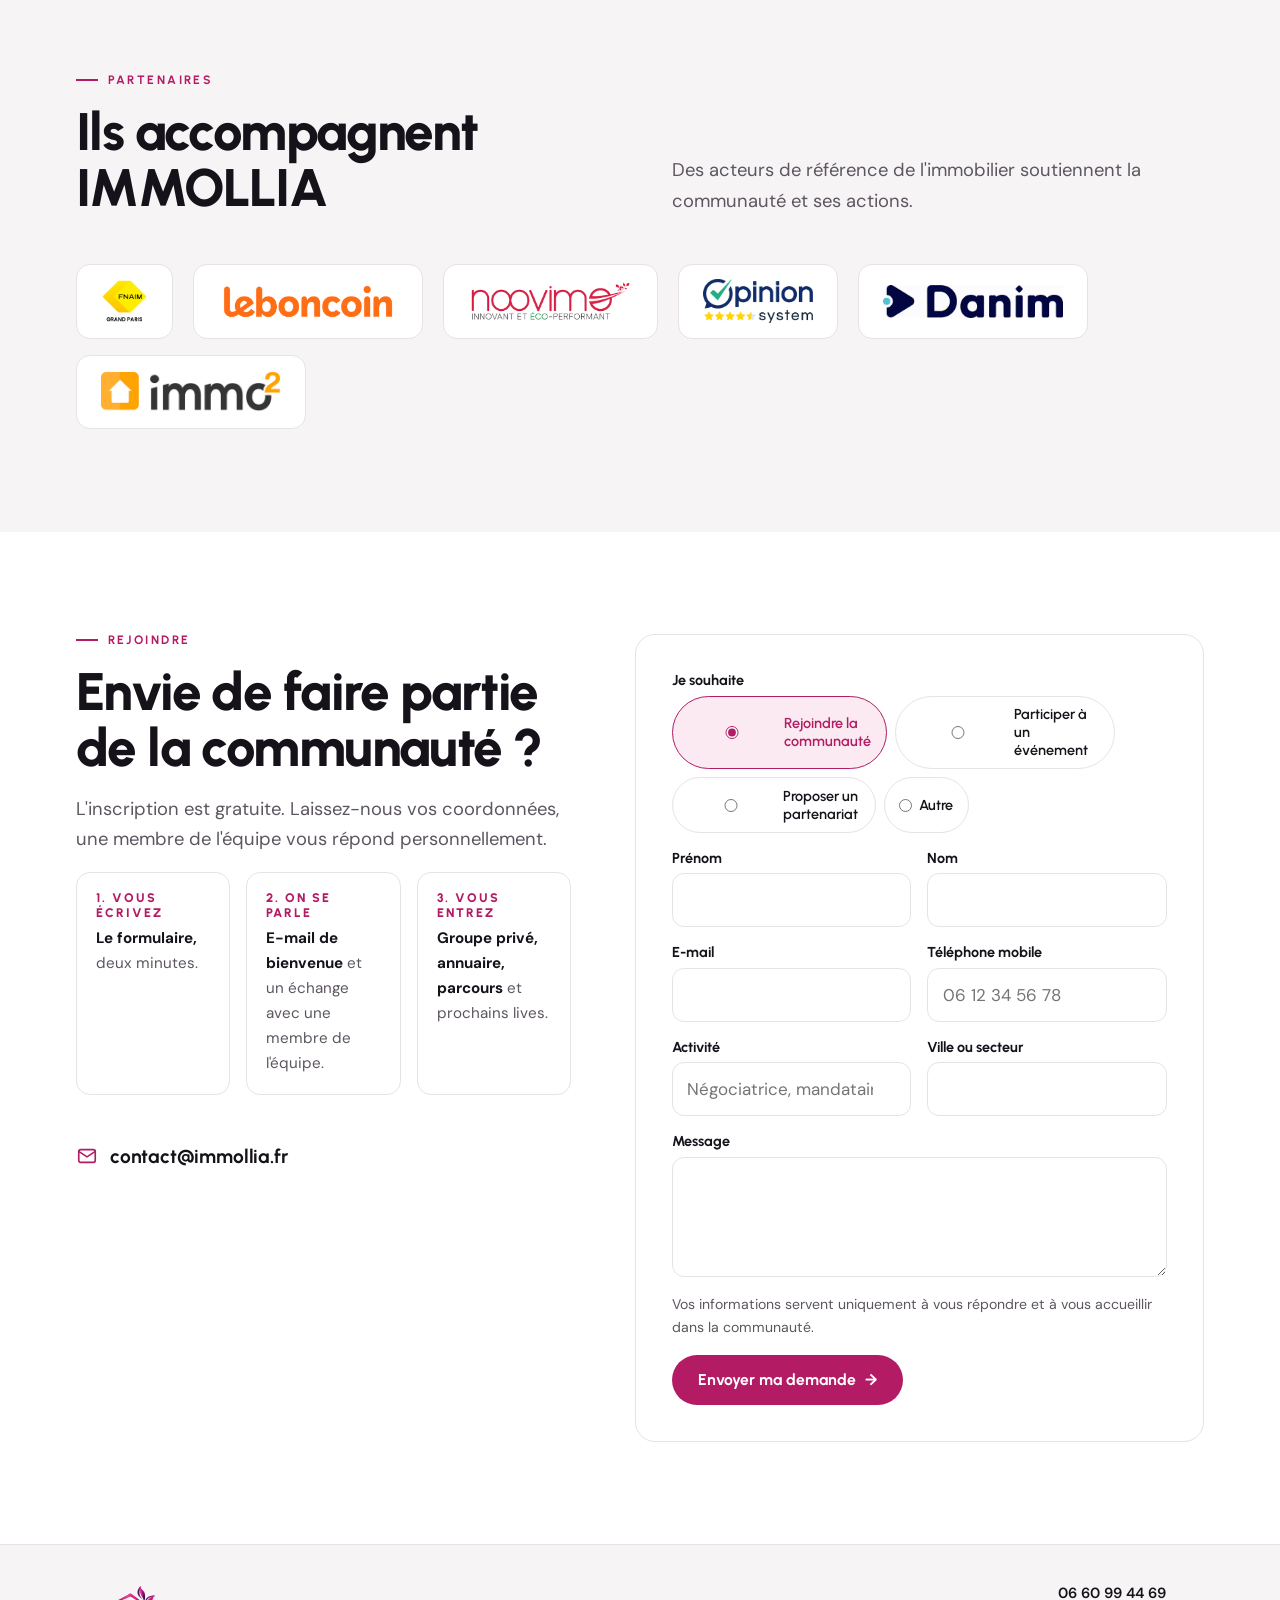
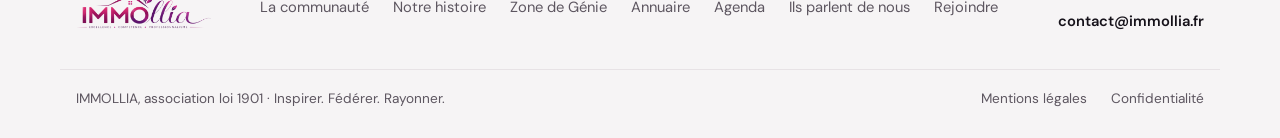
==== commit 79909f1e: "Accueil : replay de la table ronde IMMOLLIA « Game Changer » (RENT 2026) dans « Ils parlent de nous " ====
--- a/index.html
+++ b/index.html
@@ -11,7 +11,7 @@
 <link rel="preconnect" href="https://fonts.googleapis.com">
 <link rel="preconnect" href="https://fonts.gstatic.com" crossorigin>
 <link rel="stylesheet" href="https://fonts.googleapis.com/css2?family=Urbanist:wght@500;600;700;800&family=DM+Sans:opsz,wght@9..40,400;9..40,500;9..40,700&display=swap">
-<link rel="stylesheet" href="assets/site.css?v=20261104b">
+<link rel="stylesheet" href="assets/site.css?v=20261123a">
 </head>
 <body>
 
@@ -254,10 +254,10 @@
         <article class="event">
           <div class="date"><b>4</b><span>nov. 2026</span><img src="assets/logo-rent.png" alt="RENT, Real Estate &amp; New Tech" width="60" height="36" loading="lazy"></div>
           <div class="event-body">
-            <span class="kind">Table ronde · RENT Channel · 15 h</span>
+            <span class="kind">Table ronde · RENT Channel · Replay</span>
             <h3>Table ronde IMMOLLIA sur le plateau du RENT Channel</h3>
-            <p>Le 4 novembre à 15 h, les membres fondatrices prennent la parole sur le plateau du RENT Channel, au salon RENT à Paris. Accès avec un badge visiteur RENT.</p>
-            <a href="#rejoindre" class="btn btn--primary btn--sm" data-intent="Je souhaite assister à la table ronde IMMOLLIA sur le RENT Channel le 4 novembre à 15 h." data-motif="evenement">Je veux y assister <span class="arrow" aria-hidden="true">→</span></a>
+            <p>Le 4 novembre, les cinq fondatrices ont pris la parole sur le plateau du RENT Channel, au salon RENT à Paris : légitimité, entrepreneuriat, management et équilibre de vie. Le replay est en ligne.</p>
+            <a href="#table-ronde-2026" class="btn btn--primary btn--sm">Voir le replay <span class="arrow" aria-hidden="true">→</span></a>
           </div>
         </article>
         <article class="event">
@@ -283,6 +283,26 @@
         <p class="lead">Médias et salons professionnels s'intéressent à IMMOLLIA et à ses fondatrices.</p>
       </div>
       <div class="press">
+        <article class="press-card press-card--wide press-card--video" id="table-ronde-2026">
+          <div class="video" data-youtube="mGS9TPp_-BM">
+            <a class="video-play" href="https://youtu.be/mGS9TPp_-BM" target="_blank" rel="noopener" aria-label="Lire la vidéo « IMMOLLIA, le game changer des femmes de l'immo »">
+              <img src="assets/table-ronde-rent-2026.jpg" alt="Table ronde IMMOLLIA « Game Changer » sur le plateau du RENT Channel 2026" width="1280" height="720" loading="lazy">
+              <span class="video-btn" aria-hidden="true"></span>
+            </a>
+          </div>
+          <div class="press-body">
+            <span class="source">Table ronde · RENT Channel 2026</span>
+            <h3>IMMOLLIA, le game changer des femmes de l'immo</h3>
+            <p>Elles sont partout sur le terrain, mais encore trop peu nombreuses à oser créer, diriger ou prendre pleinement leur place dans l'immobilier. Au RENT 2026, les cinq fondatrices racontent leurs parcours, leurs doutes, leurs déclics : du doute à la confiance, puis de la confiance à l'audace.</p>
+            <ul class="video-topics">
+              <li>La légitimité et la confiance en soi</li>
+              <li>L'entrepreneuriat et le développement</li>
+              <li>Le recrutement et le management</li>
+              <li>L'équilibre de vie quand on dirige</li>
+            </ul>
+            <a class="more" href="https://youtu.be/mGS9TPp_-BM" target="_blank" rel="noopener">Voir sur YouTube →</a>
+          </div>
+        </article>
         <article class="press-card press-card--wide">
           <div class="press-thumb"><img src="assets/gala-proptech-rent-2026.jpg" alt="La délégation IMMOLLIA et ses partenaires au gala de solidarité de la PropTech organisé par le RENT" width="1200" height="900" loading="lazy"></div>
           <div class="press-body">
@@ -441,6 +461,6 @@
   </div>
 </footer>
 
-<script src="assets/site.js?v=20261104b"></script>
+<script src="assets/site.js?v=20261123a"></script>
 </body>
 </html>
--- a/assets/site.css
+++ b/assets/site.css
@@ -472,3 +472,13 @@
 .hero-news h2 { font-size: clamp(1.35rem, 2.4vw, 1.9rem); line-height: 1.15; }
 .hero-news p { color: var(--ink-soft); }
 @media (max-width: 880px) { .hero-news { grid-template-columns: 1fr; gap: 1.25rem; } }
+
+/* Vidéo YouTube (table ronde RENT 2026) : miniature locale, lecteur chargé au clic */
+.video { position: relative; aspect-ratio: 16 / 9; border-radius: 12px; overflow: hidden; background: #000; }
+.video-play { position: absolute; inset: 0; display: block; }
+.video-play img, .video iframe { width: 100%; height: 100%; object-fit: cover; display: block; border: 0; }
+.video-btn { position: absolute; left: 50%; top: 50%; width: 72px; height: 72px; margin: -36px 0 0 -36px; border-radius: 50%; background: var(--accent); box-shadow: 0 6px 24px rgba(0,0,0,.35); transition: transform .2s ease; }
+.video-btn::after { content: ""; position: absolute; left: 29px; top: 22px; border-style: solid; border-width: 14px 0 14px 22px; border-color: transparent transparent transparent #fff; }
+.video-play:hover .video-btn, .video-play:focus-visible .video-btn { transform: scale(1.08); }
+.video-topics { margin: 0; padding-left: 1.1rem; color: var(--ink-soft); font-size: 0.95rem; display: grid; gap: 0.2rem; }
+.press-card--video .more { margin-top: 0.5rem; text-decoration: none; }
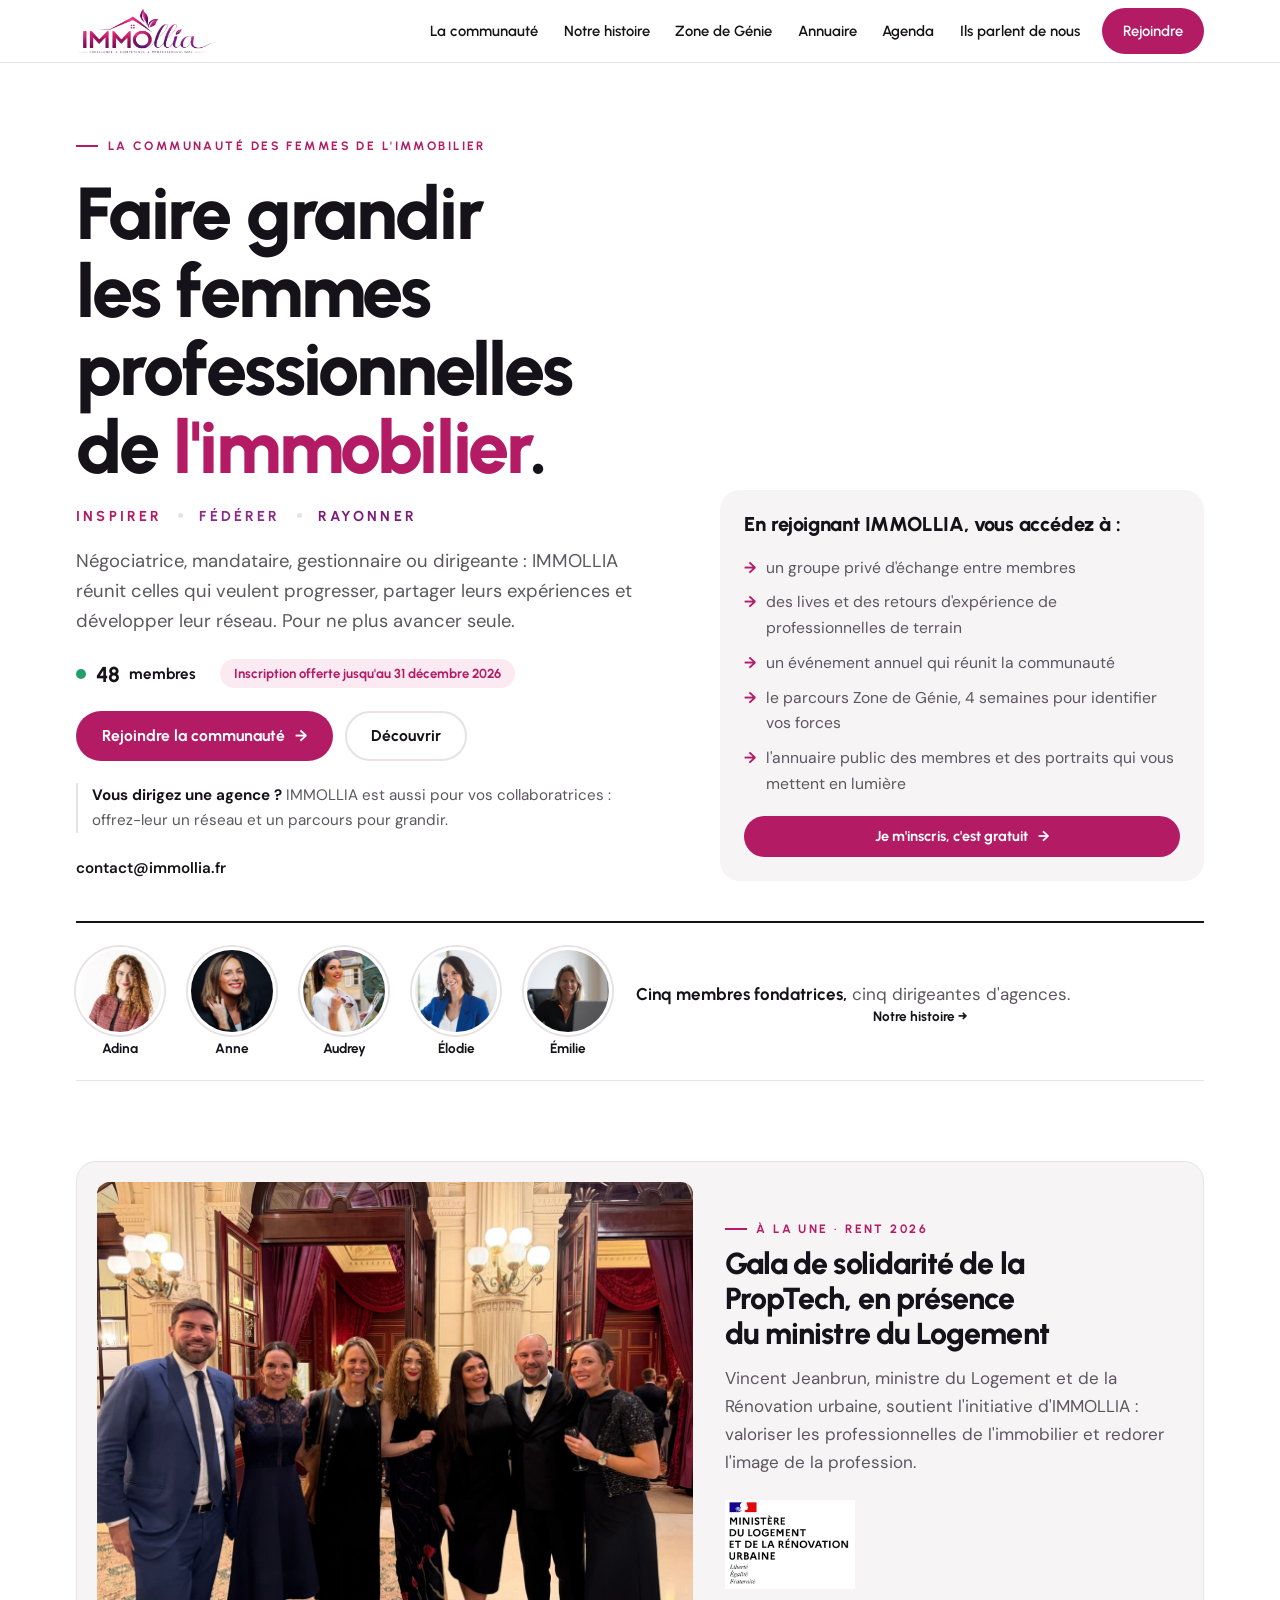
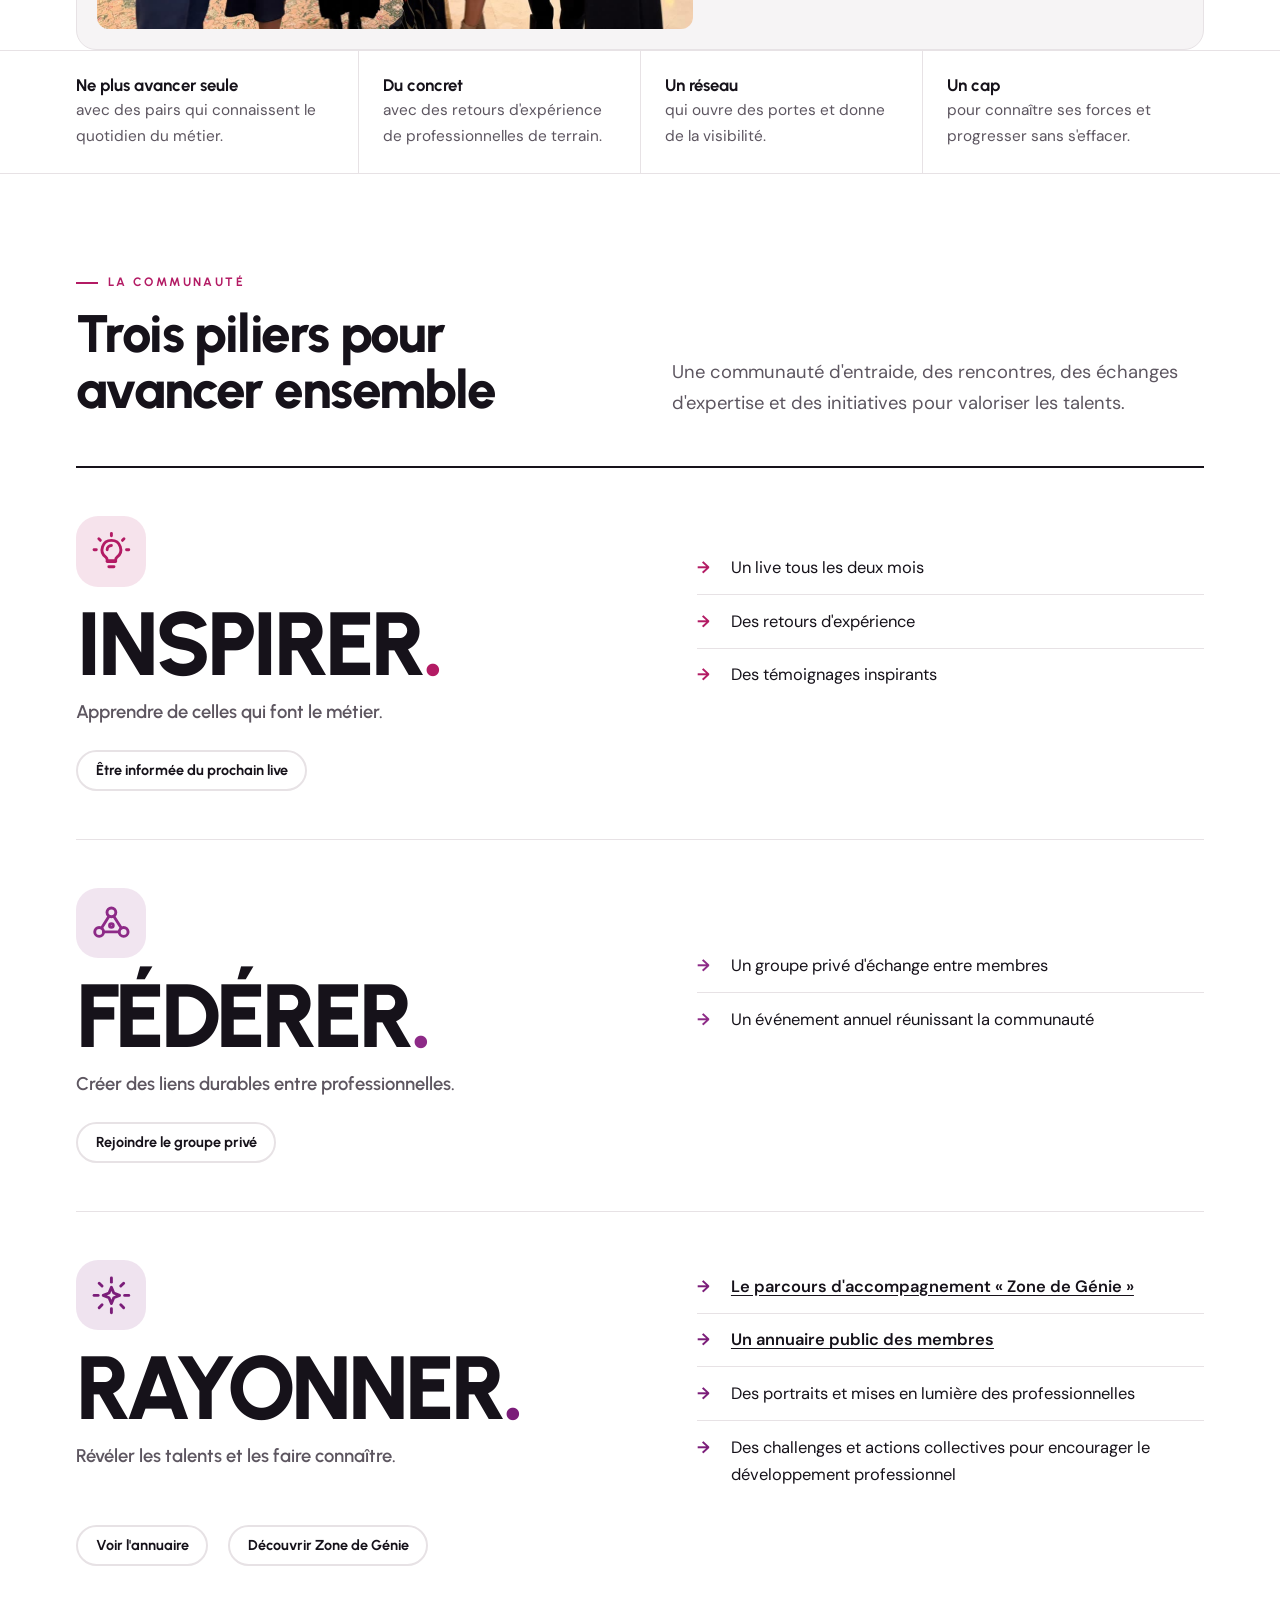
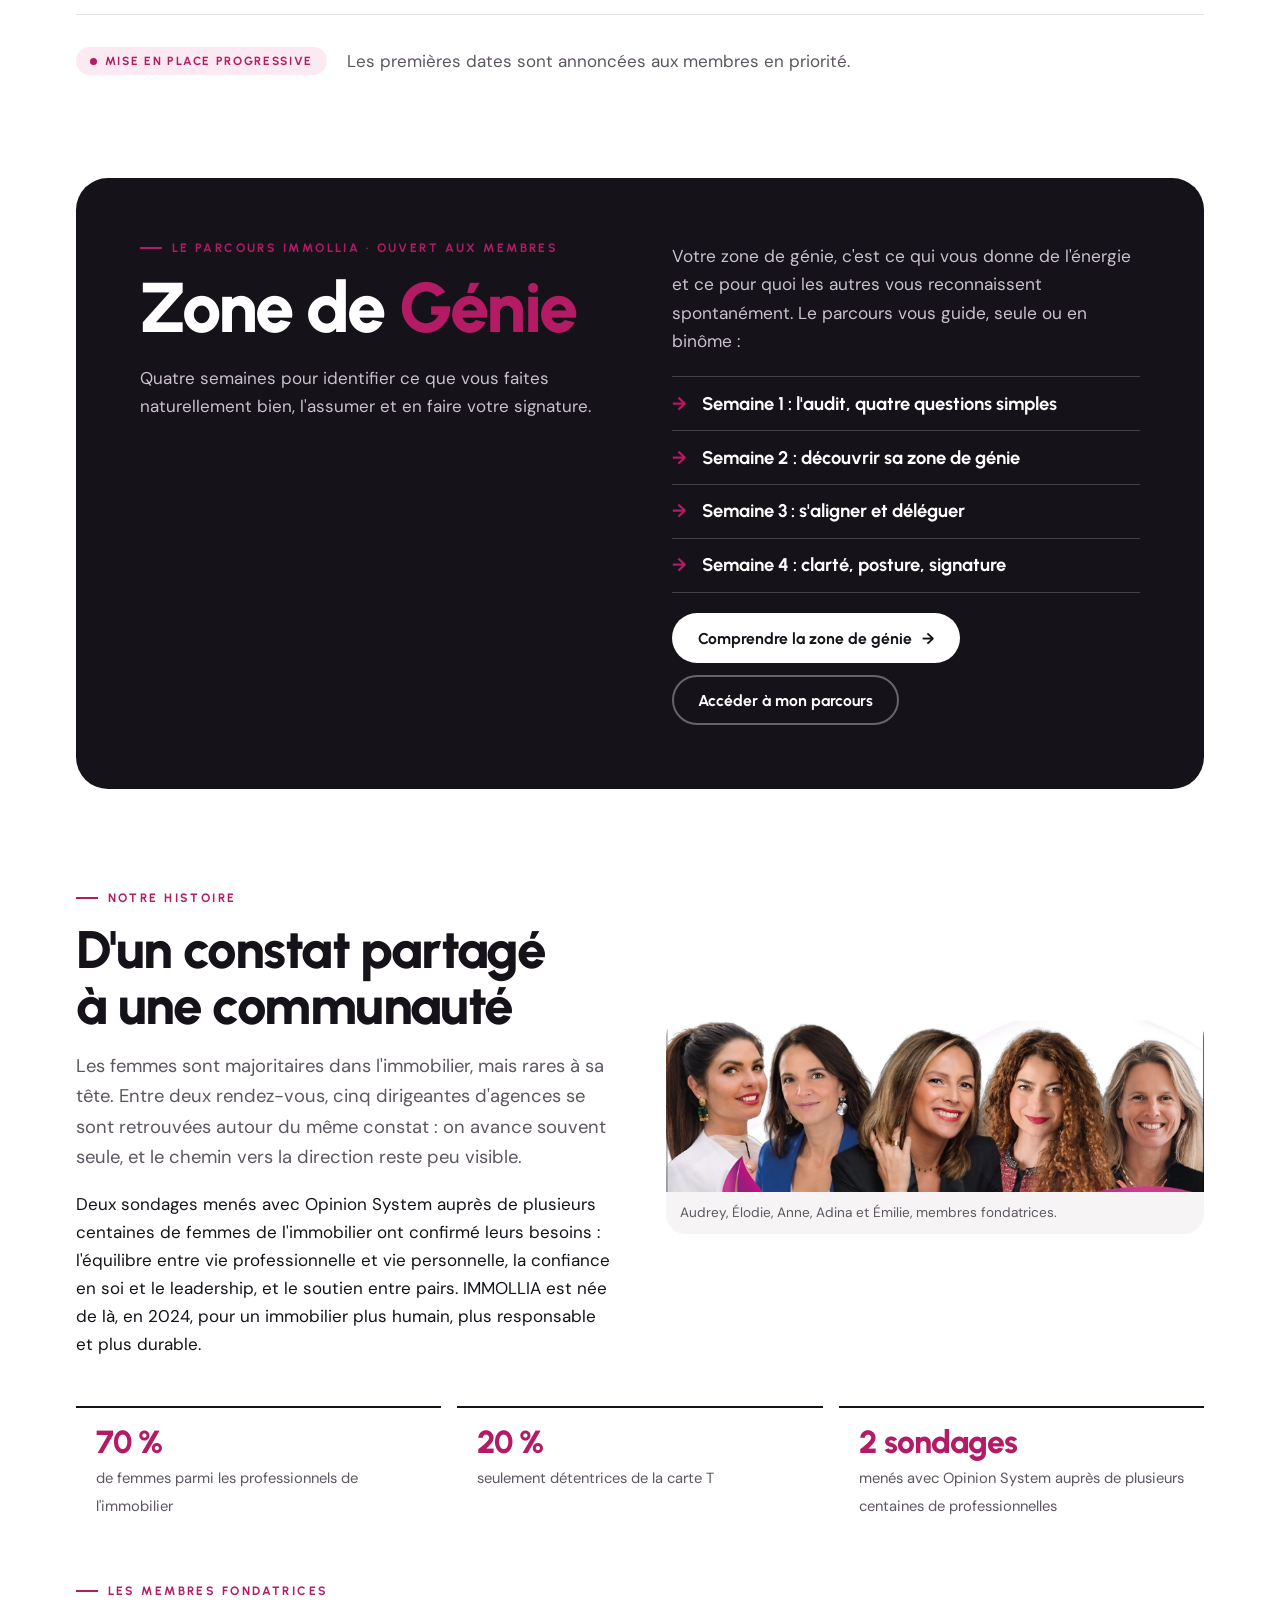
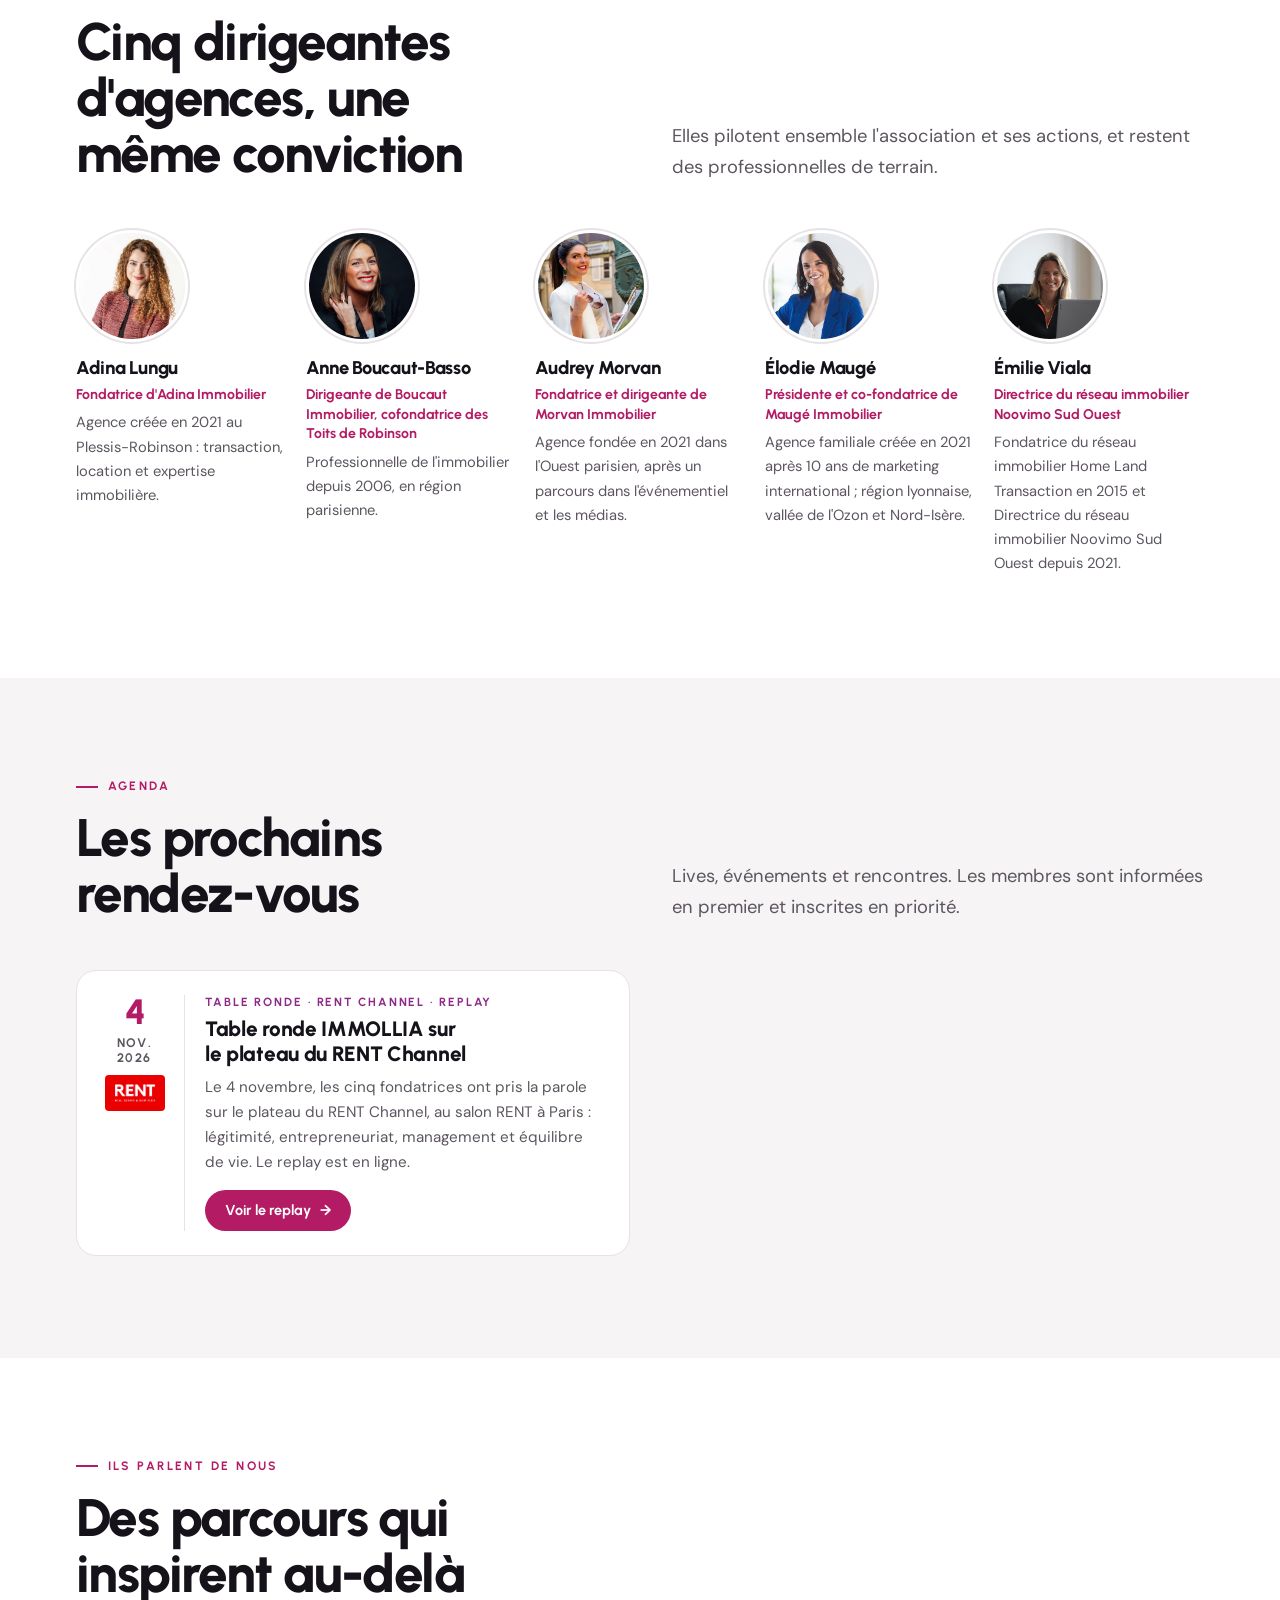
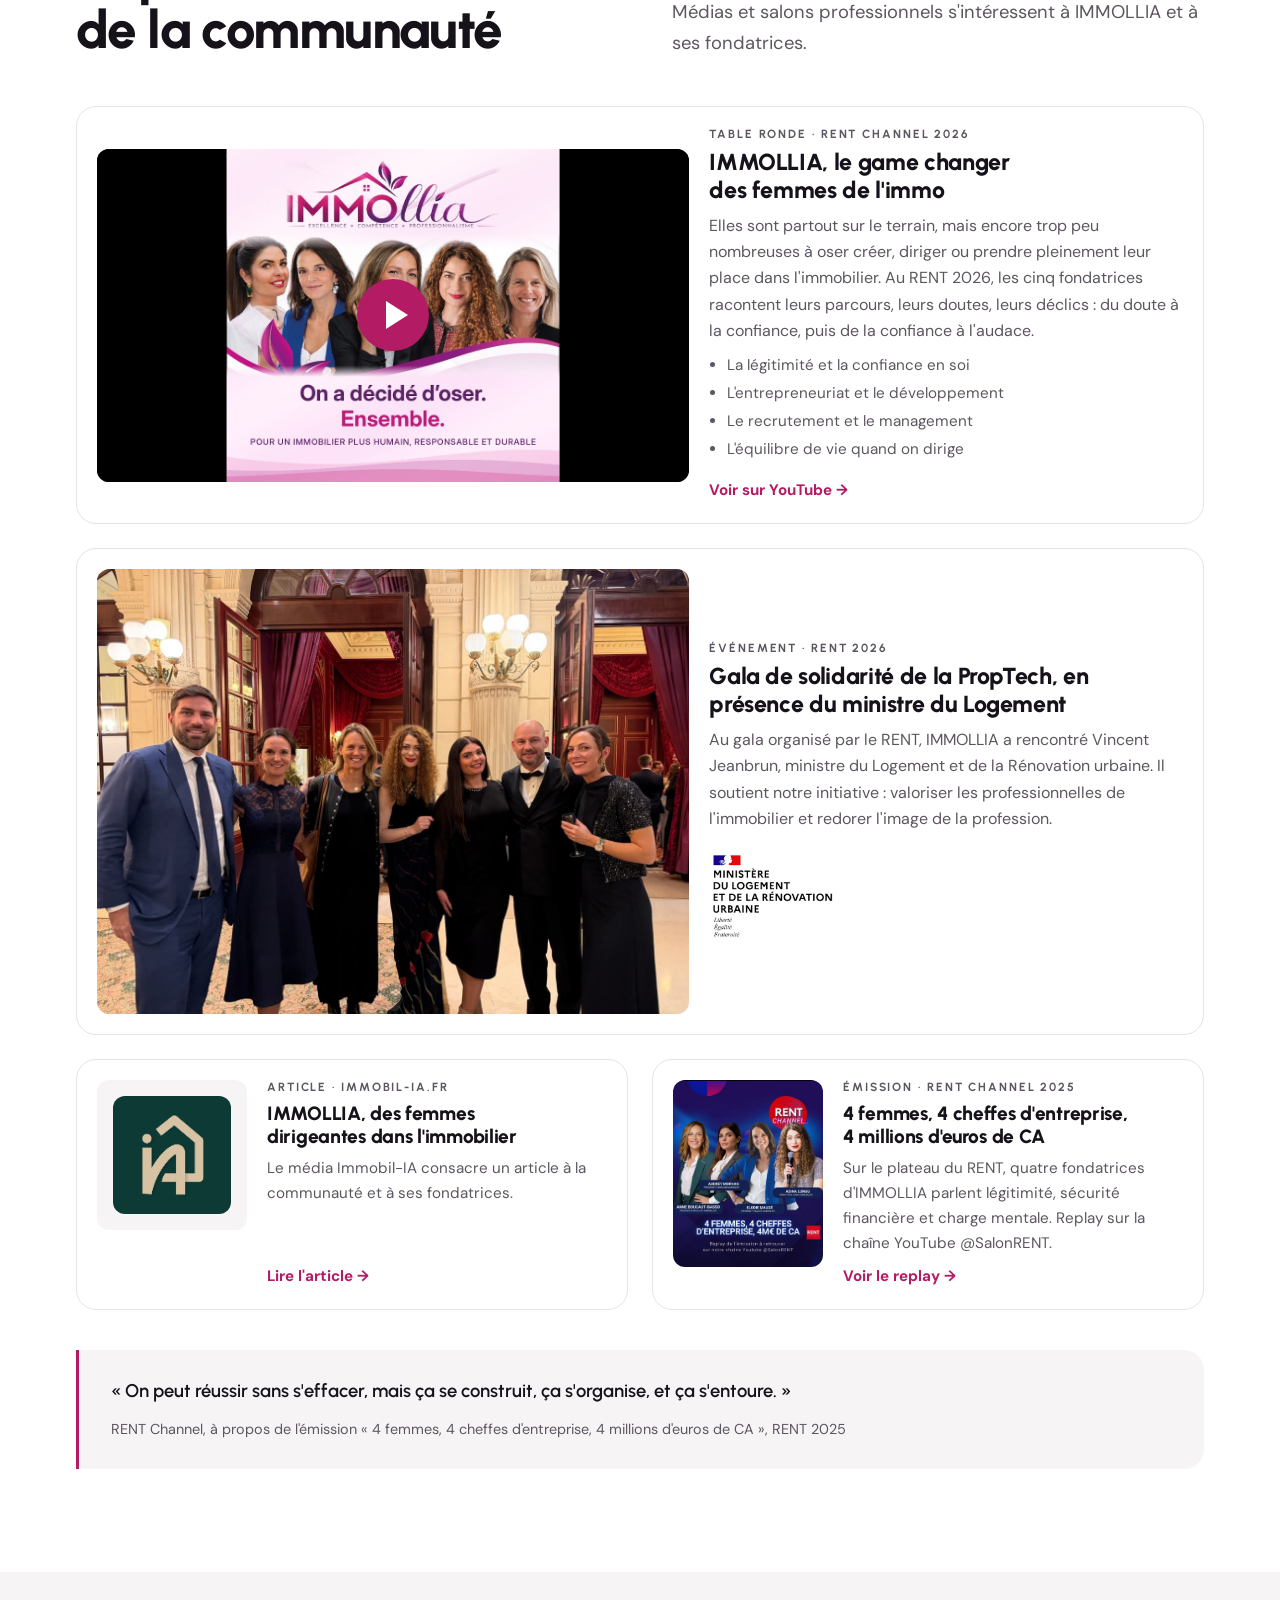
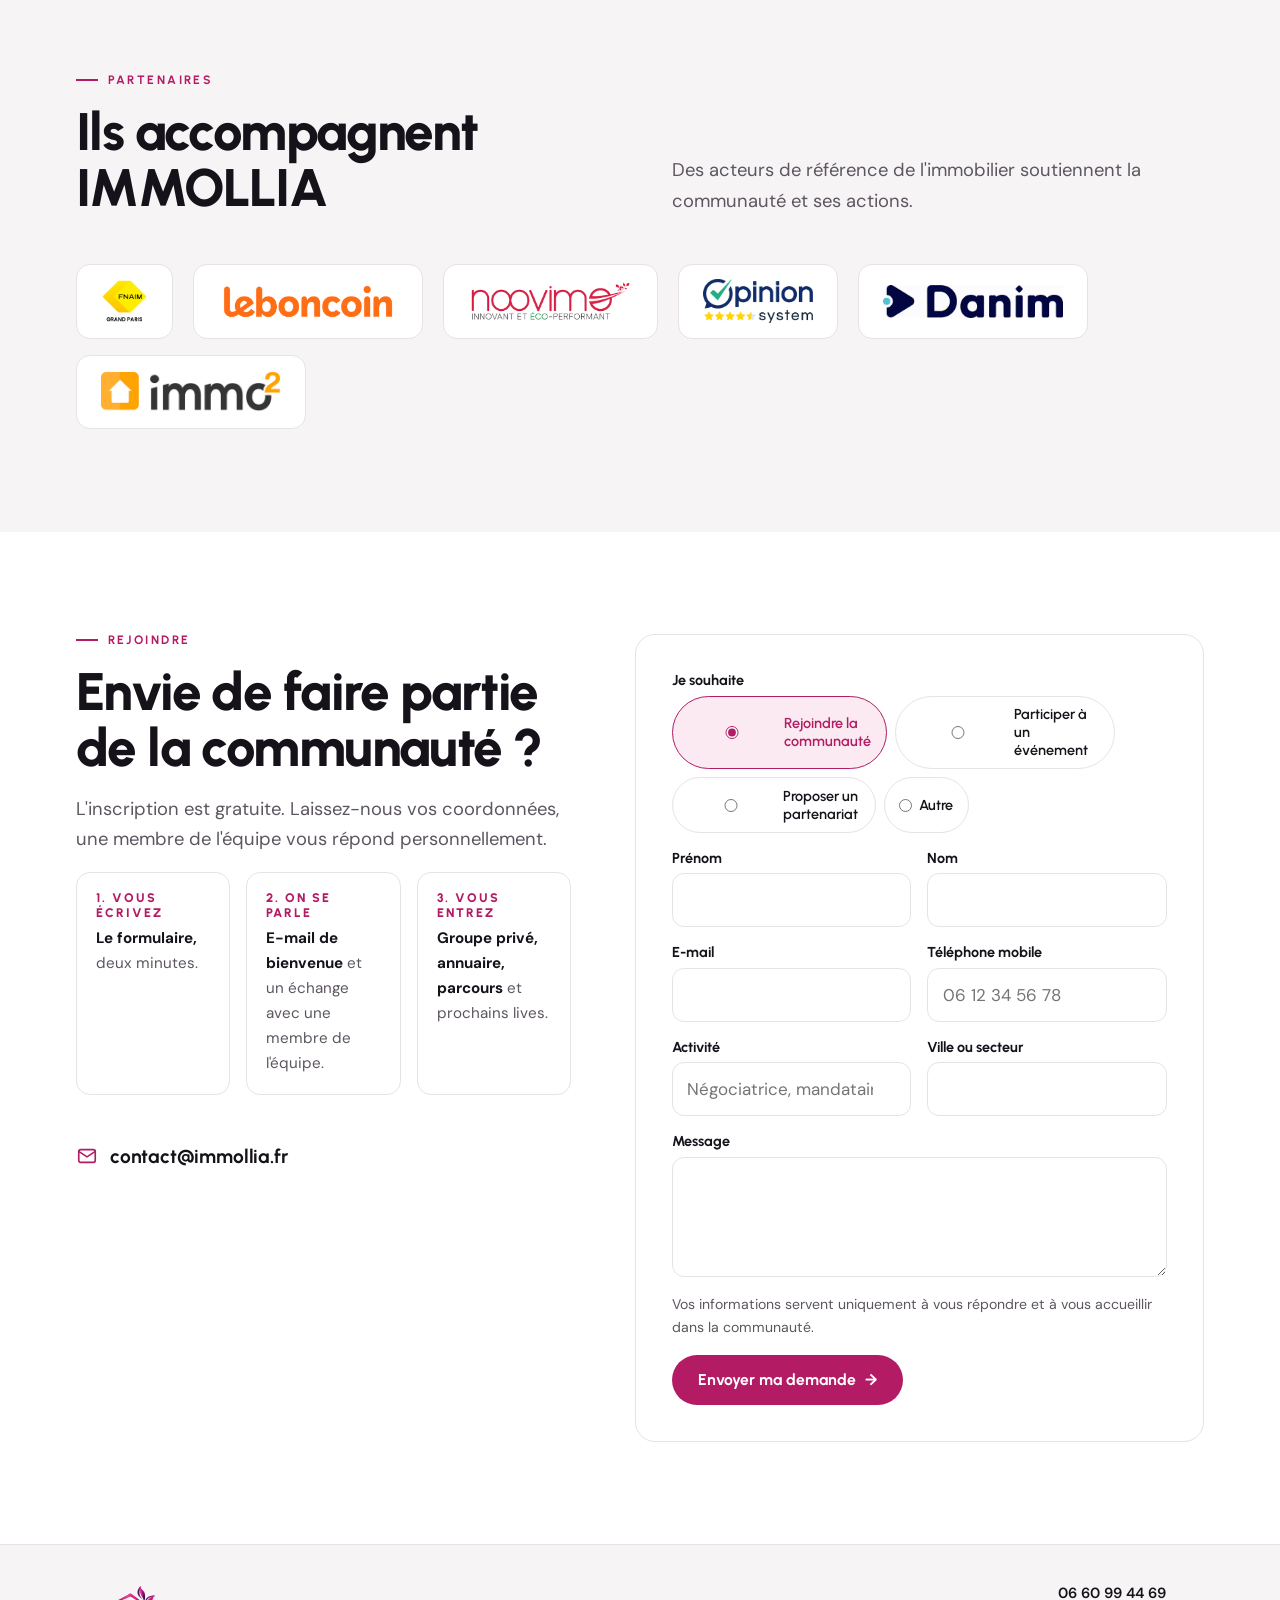
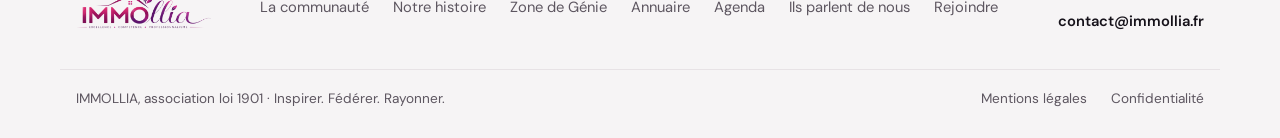
==== commit 7f35cba2: "Agenda : retrait du rendez-vous au stand J20 (salon RENT passé) Co-Authored-By: Claude Opus 5.5 <nor" ====
--- a/index.html
+++ b/index.html
@@ -260,15 +260,6 @@
             <a href="#table-ronde-2026" class="btn btn--primary btn--sm">Voir le replay <span class="arrow" aria-hidden="true">→</span></a>
           </div>
         </article>
-        <article class="event">
-          <div class="date"><b>4-5</b><span>nov. 2026</span><img src="assets/logo-rent.png" alt="RENT, Real Estate &amp; New Tech" width="60" height="36" loading="lazy"></div>
-          <div class="event-body">
-            <span class="kind">Salon · Stand J20 · Paris</span>
-            <h3>Rendez-vous au stand J20, les 4 et 5 novembre</h3>
-            <p>Deux jours pour rencontrer les membres fondatrices et découvrir la communauté sur place, au salon RENT. Accès avec un badge visiteur RENT.</p>
-            <a href="#rejoindre" class="btn btn--ghost btn--sm" data-intent="Je souhaite rencontrer IMMOLLIA au stand J20 du RENT, le 4 ou le 5 novembre." data-motif="evenement">Prendre rendez-vous au stand</a>
-          </div>
-        </article>
       </div>
     </div>
   </section>
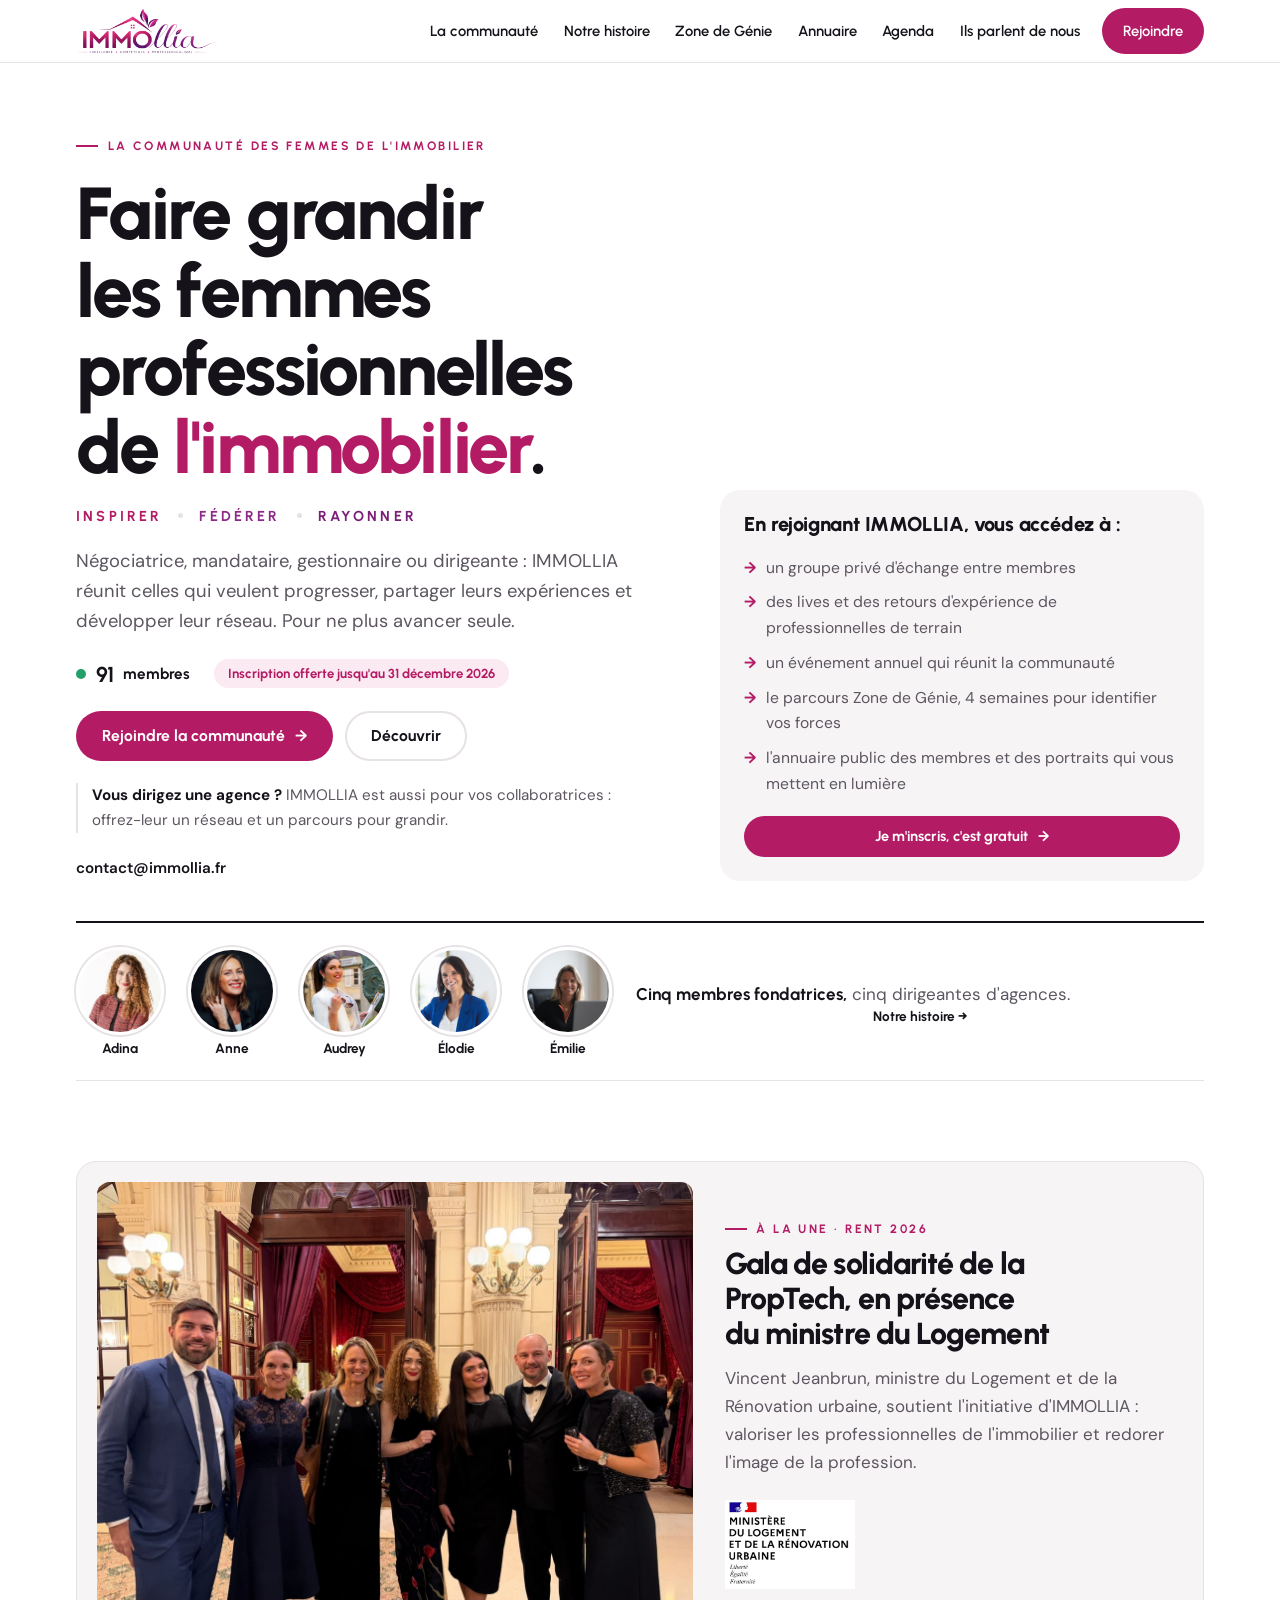
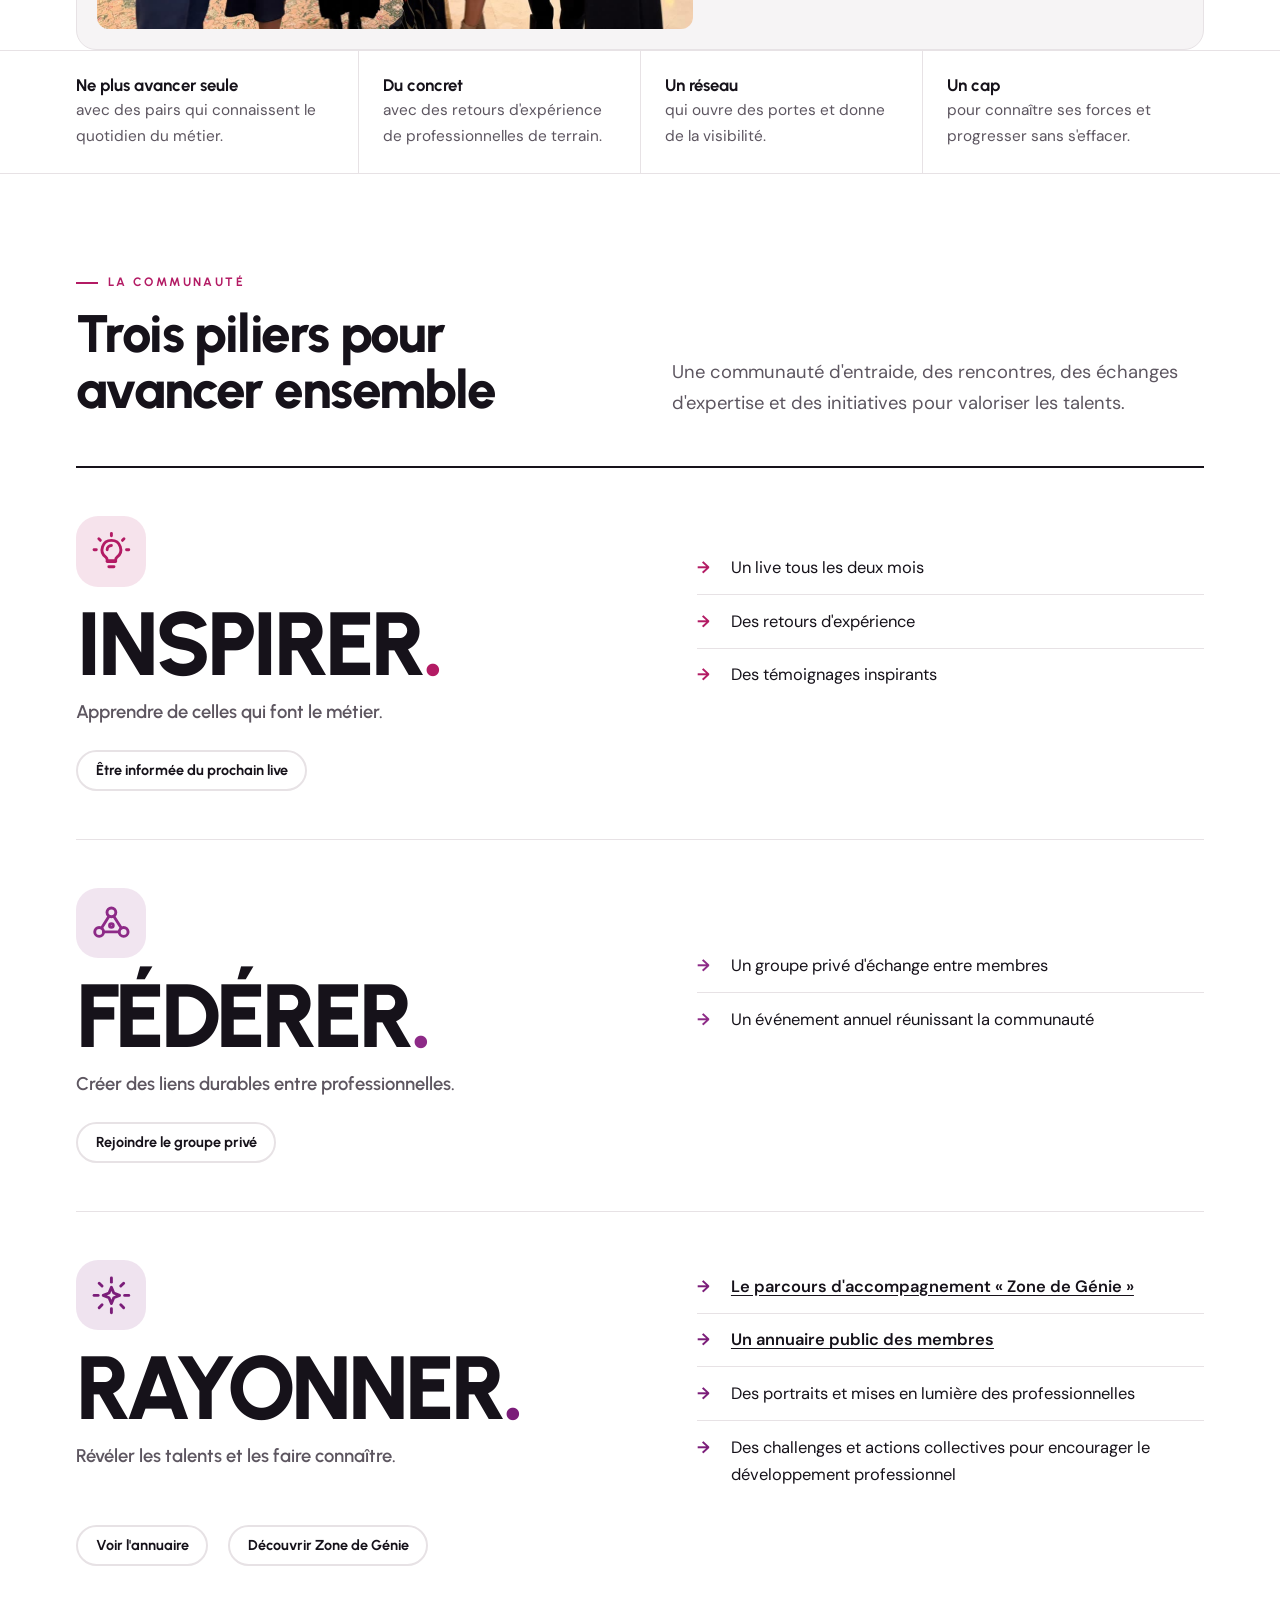
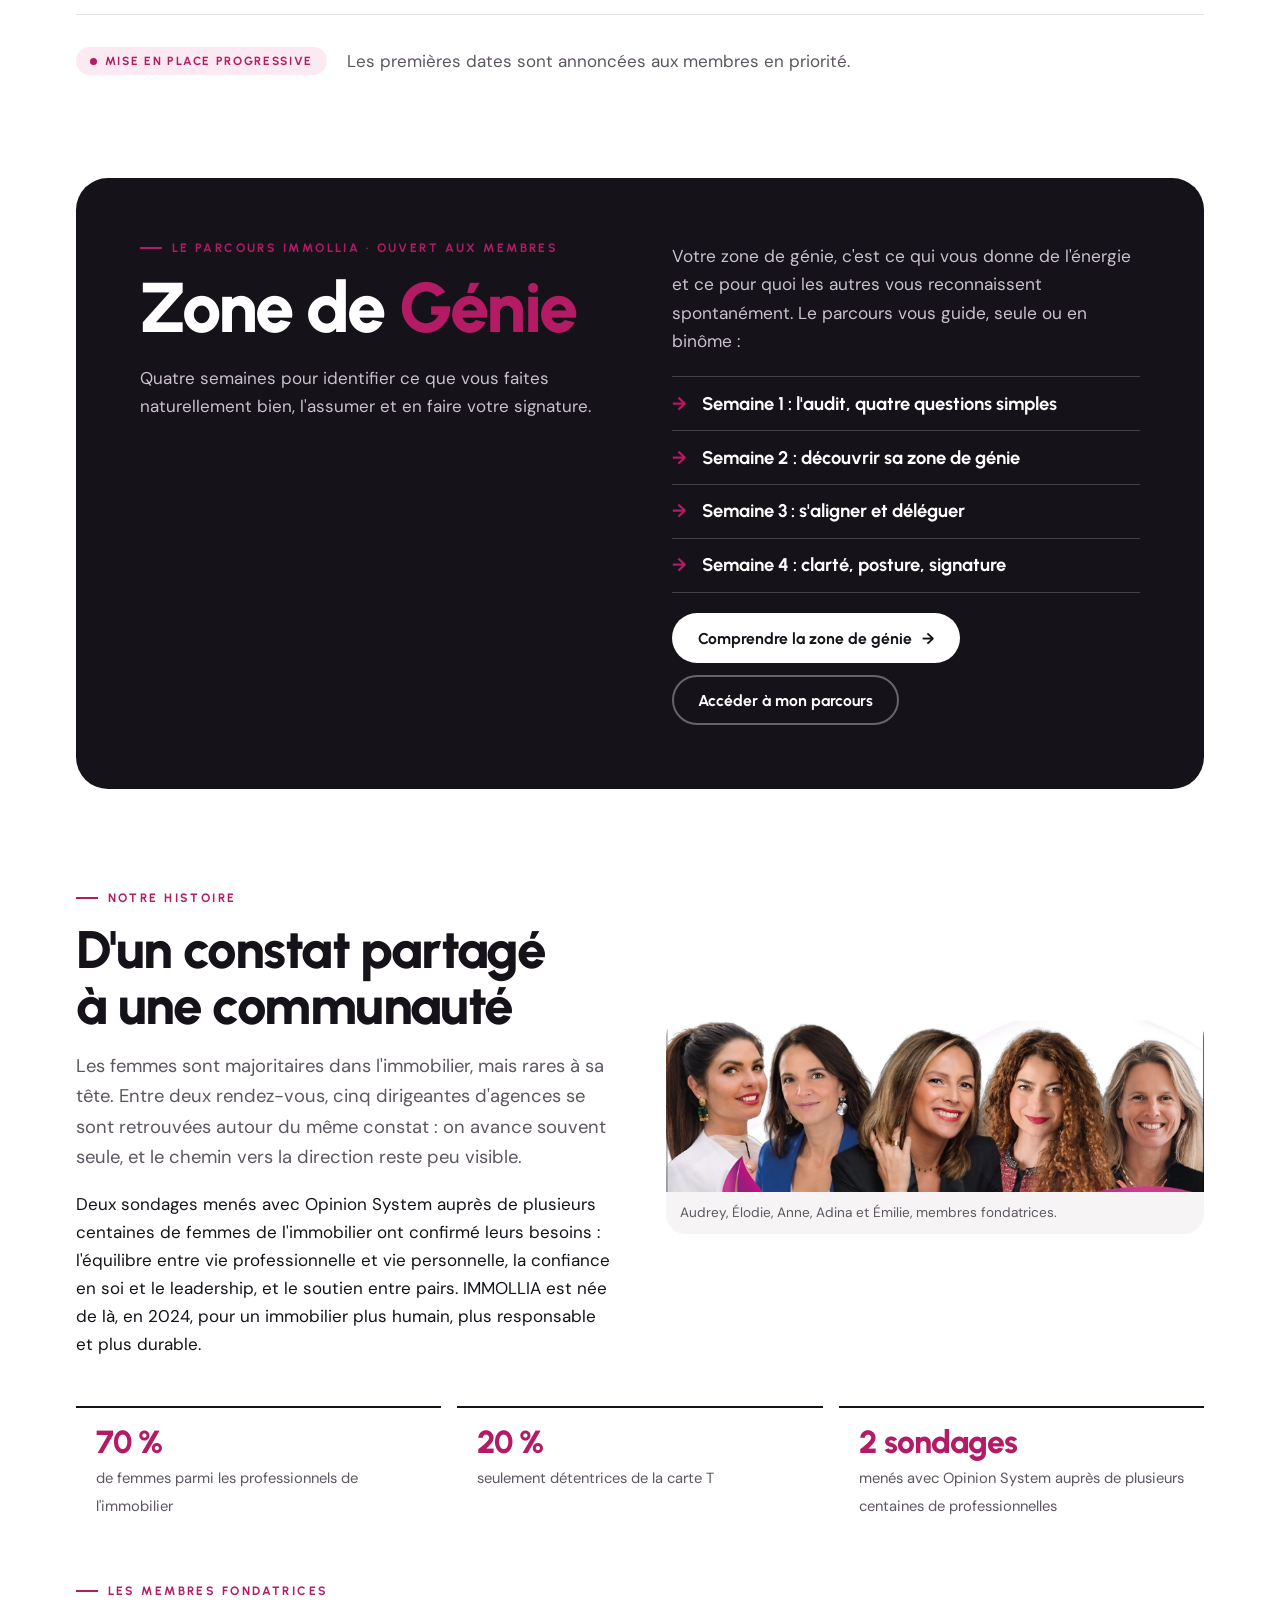
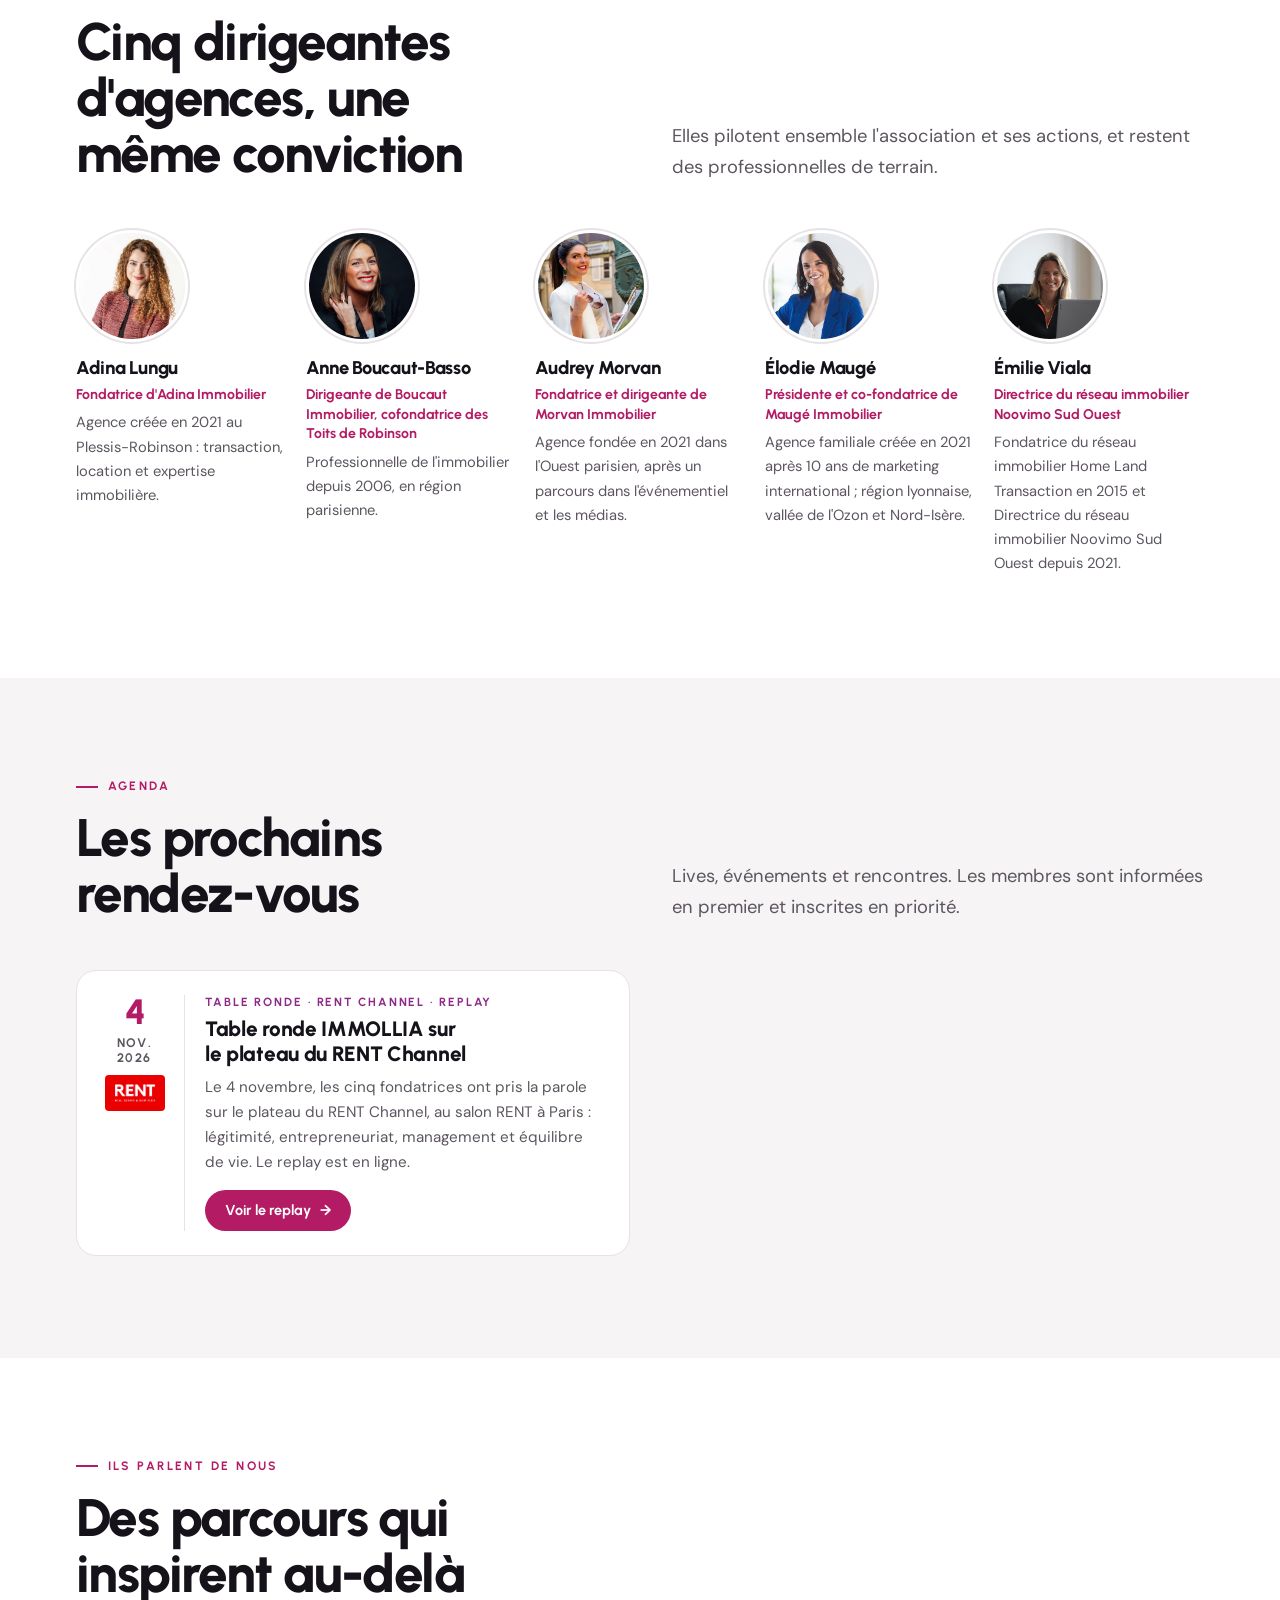
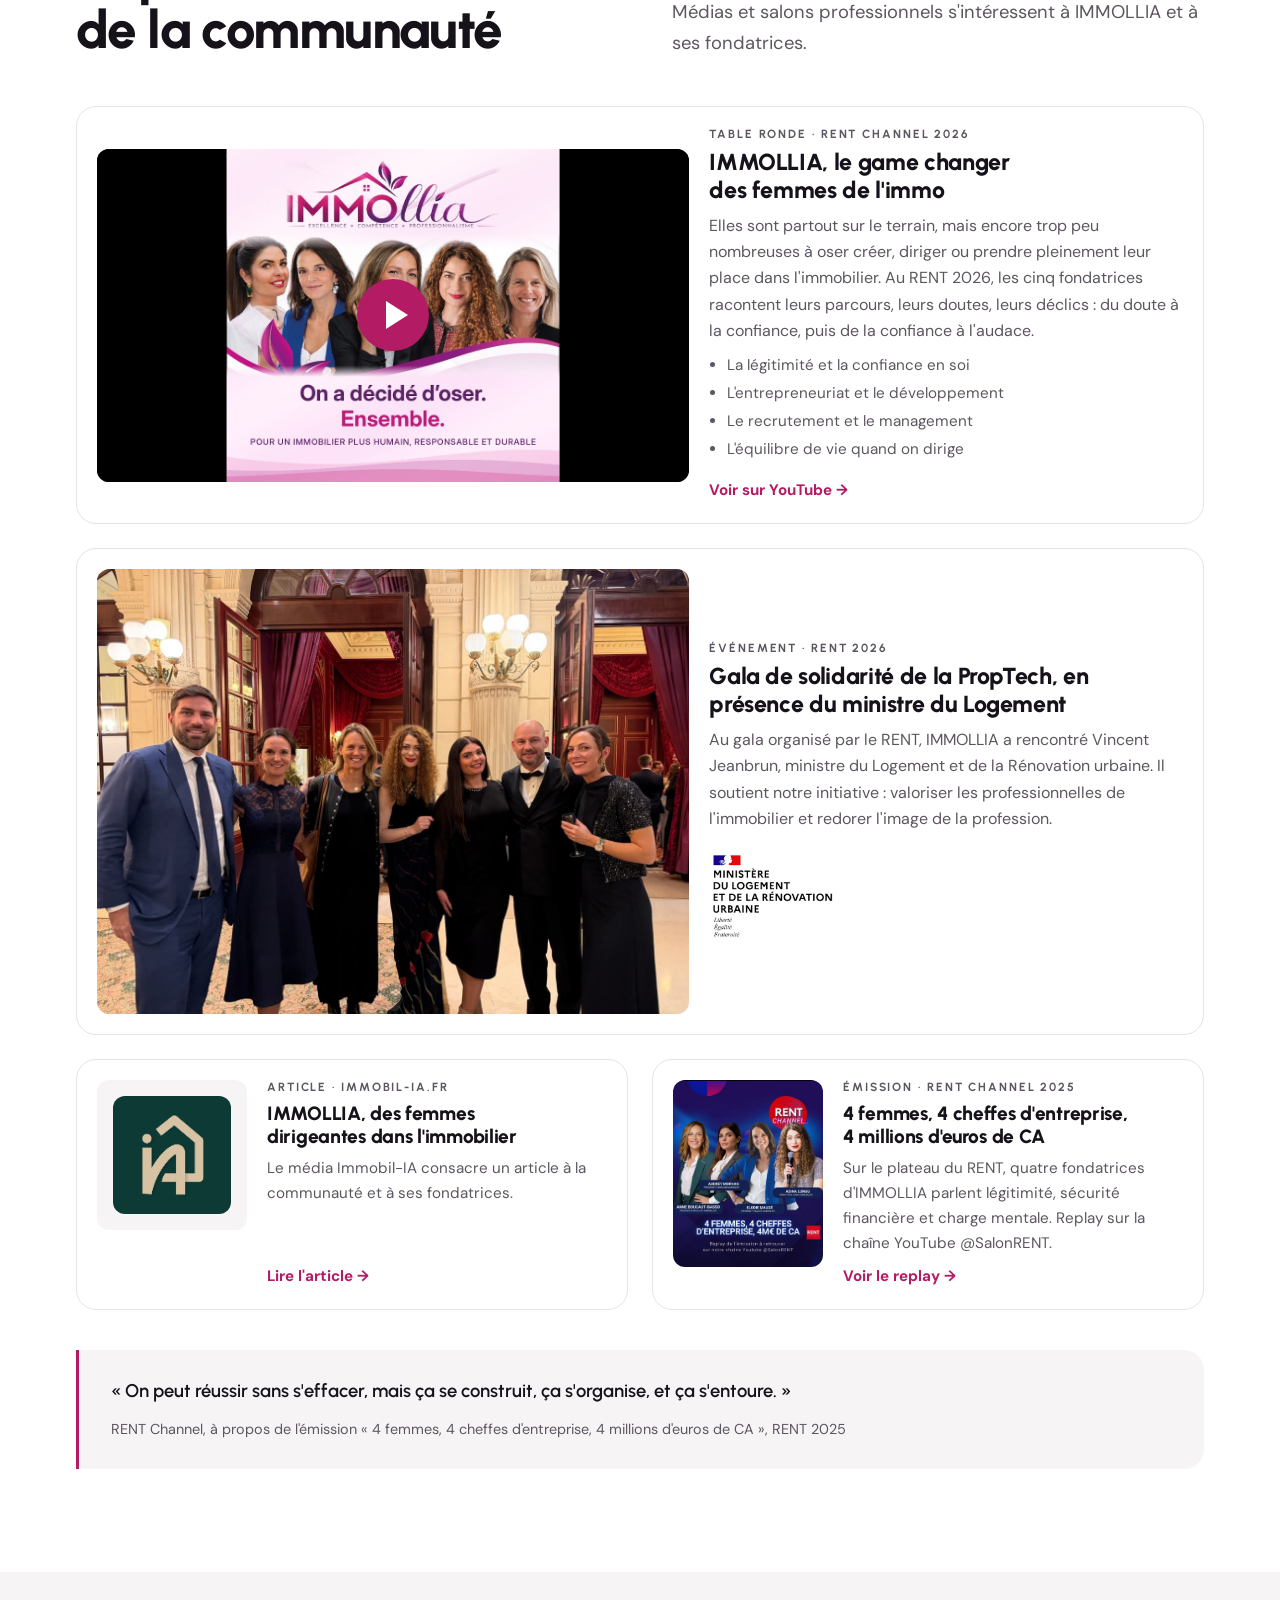
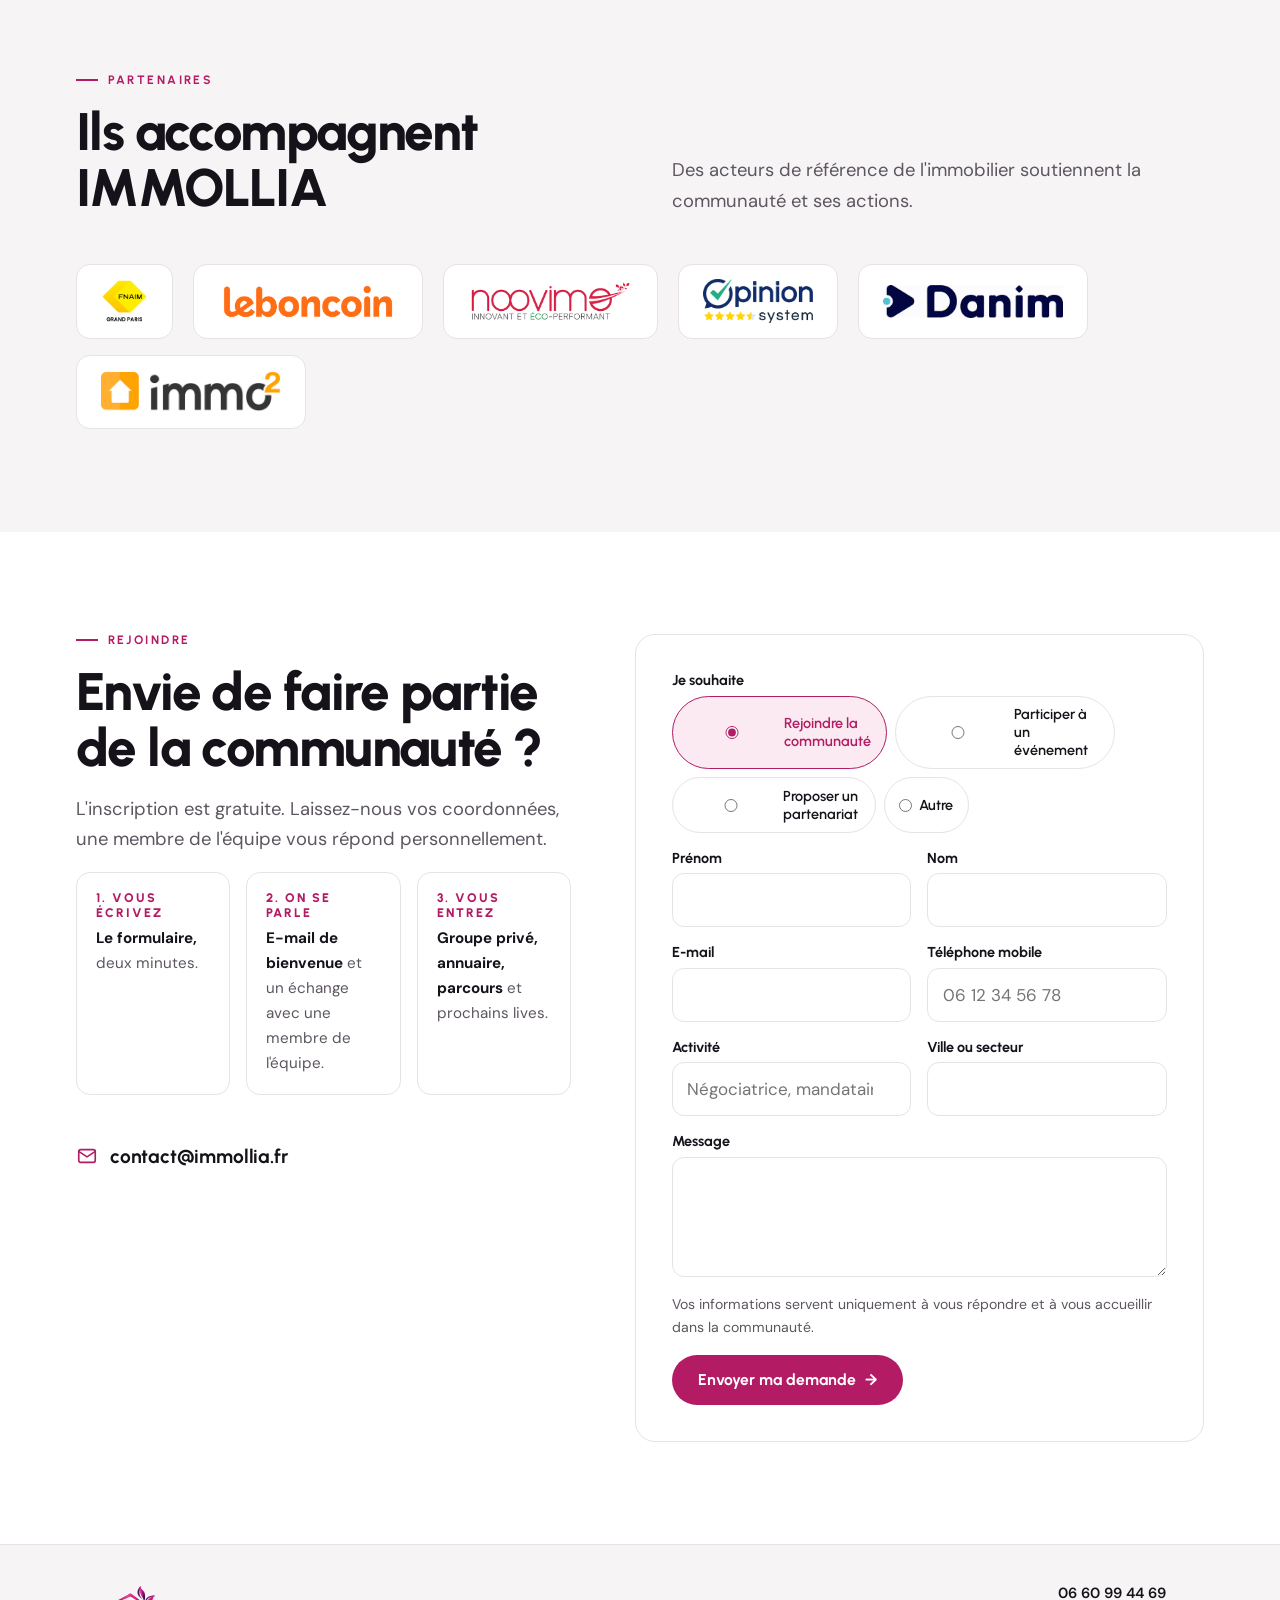
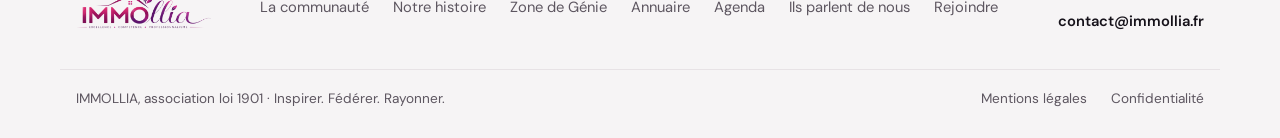
==== commit 55e63ac5: "Compteur de membres : 91 (base avant site ramenée à 40) Co-Authored-By: Claude Opus 5.5 <noreply@ant" ====
--- a/index.html
+++ b/index.html
@@ -44,7 +44,7 @@
           <p class="motto" aria-label="Inspirer. Fédérer. Rayonner."><span>Inspirer</span><i></i><span>Fédérer</span><i></i><span>Rayonner</span></p>
           <p class="lead">Négociatrice, mandataire, gestionnaire ou dirigeante : IMMOLLIA réunit celles qui veulent progresser, partager leurs expériences et développer leur réseau. Pour ne plus avancer seule.</p>
           <div class="hero-meta">
-            <span class="live"><i aria-hidden="true"></i><b data-membres>48</b> membres</span>
+            <span class="live"><i aria-hidden="true"></i><b data-membres>91</b> membres</span>
             <span class="offer">Inscription offerte jusqu'au 31 décembre 2026</span>
           </div>
           <div class="btn-row">
